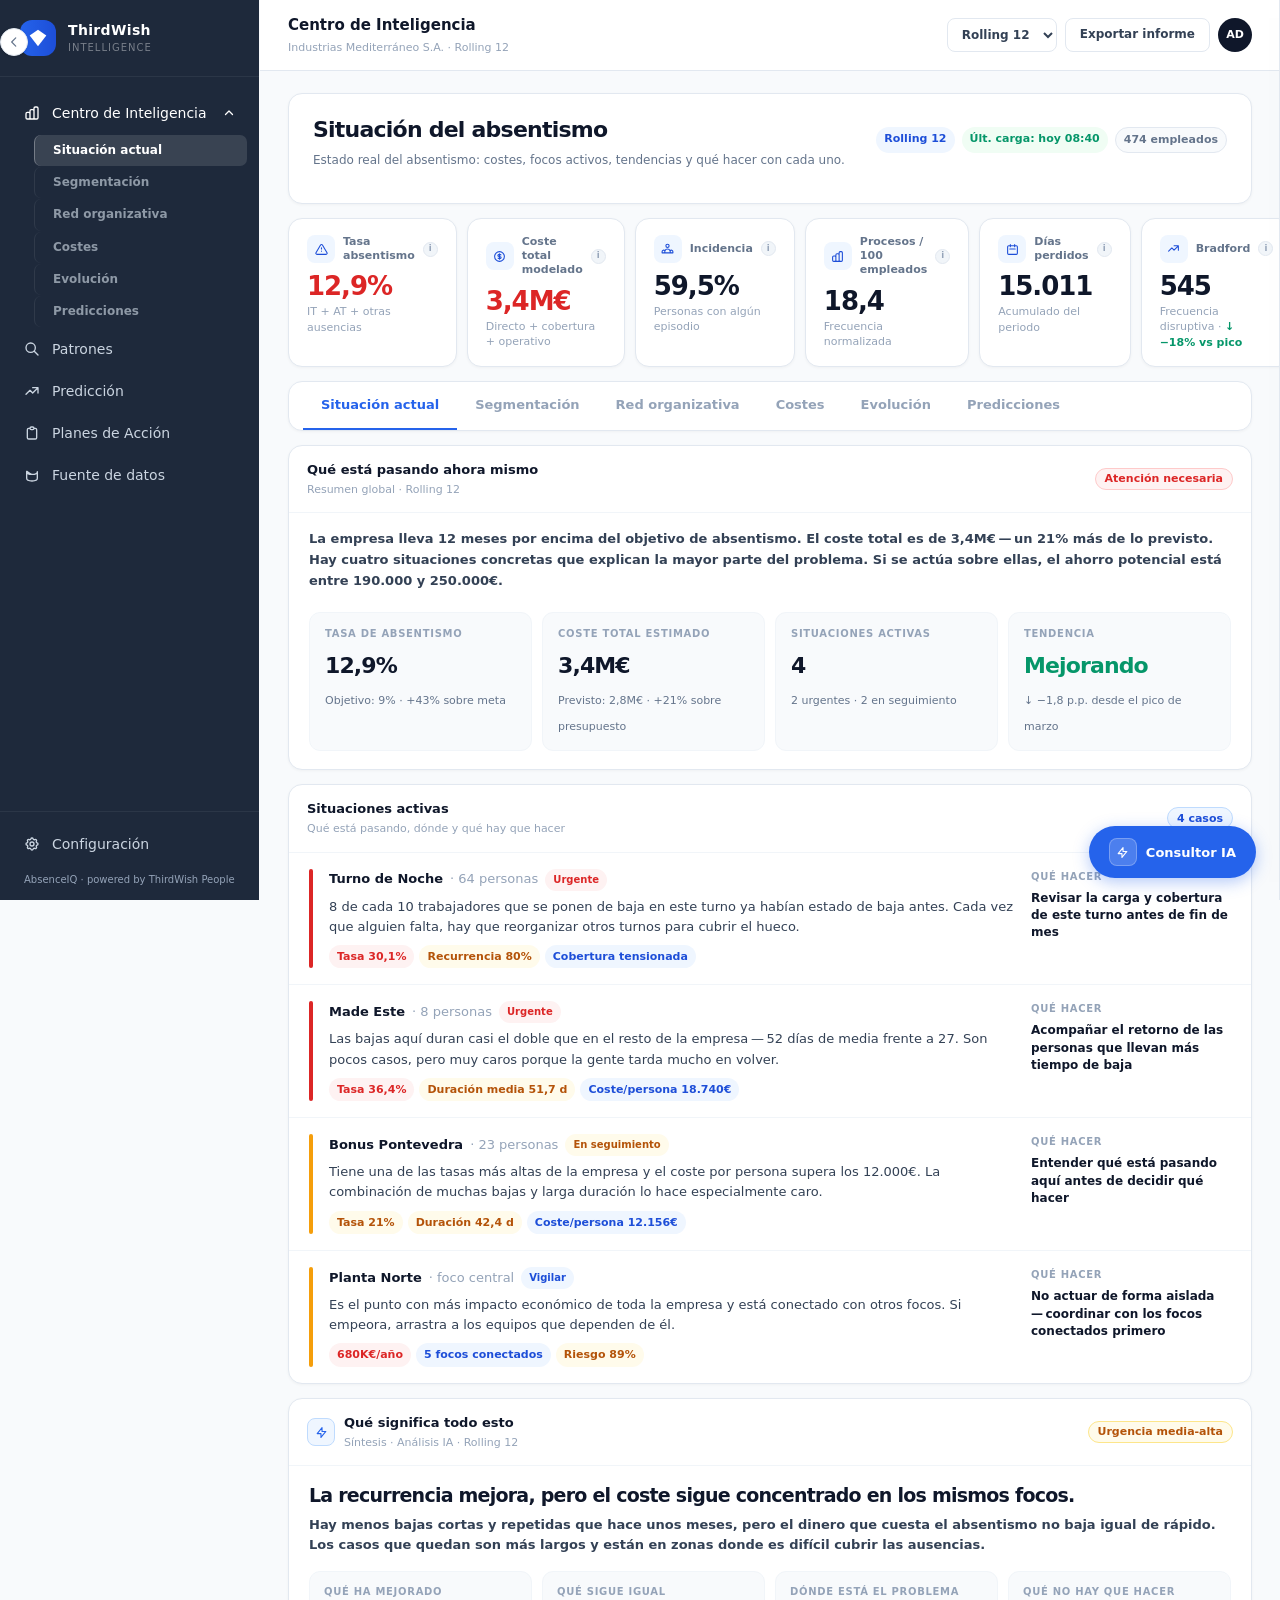
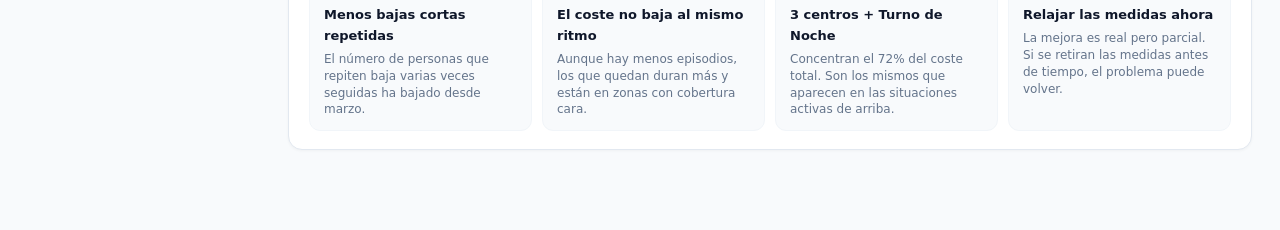
==== pages/centro-inteligencia.html @ 5c8bba31 "feat(costes): i-tooltips in KPIs, blue total row, driver table in Integral - Added kpi-info tooltips" ====
<!DOCTYPE html>
<html lang="es">
<head>
  <meta charset="UTF-8"/>
  <meta name="viewport" content="width=device-width, initial-scale=1.0"/>
  <title>Centro de Inteligencia &middot; Absentismo</title>
  <link rel="stylesheet" href="../css/styles.css"/>
  <style>
    *{box-sizing:border-box;}
    .ci-content{padding:22px 28px 80px;display:flex;flex-direction:column;gap:14px;}

    /* HEADER */
    .ci-header{background:#fff;border:1px solid #e2e8f0;border-radius:14px;box-shadow:0 1px 3px rgba(0,0,0,.04);padding:18px 24px;}
    .ci-header-top{display:flex;align-items:center;justify-content:space-between;gap:20px;padding-bottom:16px;}
    .ci-title{font-size:22px;font-weight:800;color:#0f172a;margin:0 0 4px;letter-spacing:-.035em;}


    /* KPI GRID */
    .ci-kpi-grid{display:grid;grid-template-columns:repeat(6,1fr);gap:10px;}
    .nkpi{background:#fff;border:1px solid #e2e8f0;border-radius:14px;padding:16px 18px;box-shadow:0 1px 3px rgba(0,0,0,.04);}
    .nkpi-h{display:flex;align-items:center;gap:8px;margin-bottom:10px;}
    .nkpi-ico{width:28px;height:28px;border-radius:8px;background:#eff6ff;color:#1d4ed8;display:flex;align-items:center;justify-content:center;flex-shrink:0;}
    .nkpi-lbl{font-size:11px;font-weight:700;color:#64748b;line-height:1.3;flex:1;}
    .nkpi-val{font-size:26px;font-weight:800;letter-spacing:-.04em;line-height:1;margin-bottom:5px;color:#0f172a;}
    .nkpi-val.hot{color:#dc2626;}
    .nkpi-val.good{color:#059669;}
    .nkpi-desc{font-size:11px;color:#94a3b8;line-height:1.4;}
    .kpi-info{position:relative;display:inline-flex;width:15px;height:15px;border-radius:999px;background:#f1f5f9;border:1px solid #e2e8f0;color:#94a3b8;font-size:8.5px;font-weight:800;align-items:center;justify-content:center;cursor:default;flex-shrink:0;font-style:normal;}
    .kpi-info::after{content:attr(data-tip);position:absolute;top:calc(100% + 7px);left:0;transform:none;background:#0f172a;color:#fff;font-size:11px;font-weight:500;padding:7px 11px;border-radius:9px;white-space:normal;z-index:100;pointer-events:none;line-height:1.45;width:200px;text-align:left;display:none;}
    .kpi-info::before{content:"";position:absolute;top:calc(100% + 2px);left:6px;border:5px solid transparent;border-bottom-color:#0f172a;z-index:100;display:none;}
    .kpi-info:hover::after,.kpi-info:hover::before{display:block;}

    /* TAB BAR */
    .tab-bar{background:#fff;border:1px solid #e2e8f0;border-radius:14px;box-shadow:0 1px 3px rgba(0,0,0,.04);display:flex;padding:0 14px;overflow-x:auto;position:sticky;top:61px;z-index:20;}
    .tab-btn{height:48px;padding:0 18px;border:none;background:none;font-size:13px;font-weight:600;color:#94a3b8;cursor:pointer;border-bottom:2px solid transparent;white-space:nowrap;transition:color .15s,border-color .15s;display:inline-flex;align-items:center;gap:7px;}
    .tab-btn.active{color:#2563eb;border-bottom-color:#2563eb;}
    .tab-btn:hover:not(.active){color:#334155;}
    .tab-panel{display:none;flex-direction:column;gap:14px;}
    .tab-panel.active{display:flex;}

    /* CARDS */
    .i-card{background:#fff;border:1px solid #e2e8f0;border-radius:14px;box-shadow:0 1px 3px rgba(0,0,0,.04);overflow:hidden;}
    .i-card-head{padding:14px 18px;border-bottom:1px solid #f1f5f9;display:flex;align-items:center;justify-content:space-between;gap:12px;}
    .i-card-head h3{font-size:13px;font-weight:700;color:#0f172a;margin:0;}
    .i-card-head p{font-size:11px;color:#94a3b8;font-weight:500;margin:0;}
    .i-card-body{padding:18px;}
    .i-tag{display:inline-flex;height:22px;align-items:center;padding:0 9px;border-radius:999px;font-size:11px;font-weight:700;white-space:nowrap;background:#eff6ff;color:#1d4ed8;border:1px solid #bfdbfe;}
    .i-tag.green{background:#f0fdf4;color:#059669;border-color:#bbf7d0;}
    .i-tag.red{background:#fef2f2;color:#dc2626;border-color:#fecaca;}
    .i-tag.amber{background:#fffbeb;color:#b45309;border-color:#fde68a;}

    /* SITUACIÓN ACTUAL — estado general */
    .sit-estado-stats{display:grid;grid-template-columns:repeat(4,1fr);gap:10px;padding:14px 20px 18px;}
    .sit-estado-stat{background:#f8fafc;border:1px solid #f1f5f9;border-radius:11px;padding:13px 15px;}
    .sit-estado-stat small{display:block;font-size:10px;font-weight:700;color:#94a3b8;text-transform:uppercase;letter-spacing:.07em;margin-bottom:6px;}
    .sit-estado-stat b{display:block;font-size:22px;font-weight:800;letter-spacing:-.04em;color:#0f172a;margin-bottom:3px;}
    .sit-estado-stat span{font-size:11px;color:#64748b;font-weight:500;}
    .vs-bad{color:#dc2626;font-weight:700;}
    .vs-good{color:#059669;font-weight:700;}
    /* SITUACIONES ACTIVAS */
    .sit-case-list{display:flex;flex-direction:column;}
    .sit-case{display:grid;grid-template-columns:4px 1fr 200px;gap:16px;padding:16px 20px;border-bottom:1px solid #f1f5f9;align-items:flex-start;}
    .sit-case:last-child{border-bottom:none;}
    .sit-case-bar{border-radius:999px;align-self:stretch;min-height:44px;}
    .sit-case-bar.red{background:#dc2626;}
    .sit-case-bar.amber{background:#f59e0b;}
    .sit-case-bar.blue{background:#2563eb;}
    .sit-case-who{font-size:13px;font-weight:700;color:#0f172a;margin-bottom:6px;display:flex;align-items:center;gap:7px;flex-wrap:wrap;}
    .sit-case-what{font-size:13px;font-weight:500;color:#334155;line-height:1.55;margin-bottom:8px;}
    .sit-case-data{display:flex;gap:5px;flex-wrap:wrap;}
    .sit-case-action-lbl{font-size:10px;font-weight:700;color:#94a3b8;text-transform:uppercase;letter-spacing:.07em;margin-bottom:5px;}
    .sit-case-action-txt{font-size:12px;font-weight:700;color:#0f172a;line-height:1.45;}

    .lectura-body{padding:18px 20px;}
    .lectura-kicker{display:inline-flex;height:24px;align-items:center;border-radius:999px;padding:0 10px;background:#eff6ff;color:#1d4ed8;border:1px solid #bfdbfe;font-size:11px;font-weight:800;margin-bottom:12px;}
    .lectura-headline{font-size:19px;font-weight:800;letter-spacing:-.04em;line-height:1.25;color:#0f172a;margin:0 0 7px;}
    .lectura-subline{font-size:13px;font-weight:600;color:#334155;line-height:1.55;margin:0 0 16px;}
    .evidence-row{display:grid;grid-template-columns:repeat(4,1fr);gap:10px;}
    .evidence-cell{background:#f8fafc;border:1px solid #f1f5f9;border-radius:11px;padding:12px 14px;}
    .evidence-cell small{display:block;font-size:10px;font-weight:800;color:#94a3b8;text-transform:uppercase;letter-spacing:.07em;margin-bottom:5px;}
    .evidence-cell b{display:block;font-size:13px;font-weight:700;color:#0f172a;margin-bottom:4px;}
    .evidence-cell p{font-size:12px;color:#64748b;font-weight:500;line-height:1.4;margin:0;}

    .period-static-banner{background:#fffbeb;border:1px solid #fde68a;border-radius:10px;padding:10px 16px;display:flex;gap:9px;align-items:flex-start;font-size:12px;font-weight:600;color:#b45309;line-height:1.5;}

    /* SEGMENTACIÓN */
    .seg-chips{display:flex;gap:6px;flex-wrap:wrap;}
    .seg-chip{height:32px;border:1px solid #e2e8f0;background:#f8fafc;border-radius:999px;color:#334155;padding:0 12px;font-size:11px;font-weight:700;cursor:pointer;white-space:nowrap;}
    .seg-chip.active{background:#2563eb;color:#fff;border-color:#2563eb;}
    .seg-summary{display:grid;grid-template-columns:repeat(4,1fr);gap:10px;}
    .seg-box{background:#f8fafc;border:1px solid #f1f5f9;border-radius:11px;padding:13px 15px;}
    .seg-box small{display:block;font-size:10px;font-weight:700;color:#94a3b8;text-transform:uppercase;letter-spacing:.07em;margin-bottom:6px;}
    .seg-box b{display:block;font-size:17px;font-weight:800;letter-spacing:-.03em;color:#0f172a;margin-bottom:3px;line-height:1.2;}
    .seg-box span{font-size:11px;color:#64748b;font-weight:500;}
    th{cursor:pointer;user-select:none;}
    th:hover{background:#f1f5f9;}
    .sort-arrow{display:inline-block;margin-left:3px;opacity:.35;font-size:9px;}
    .sort-arrow.asc{opacity:1;color:#2563eb;}
    .sort-arrow.desc{opacity:1;color:#2563eb;}
    .th-info{display:inline-flex;margin-left:4px;vertical-align:middle;}
    .table-wrap{overflow-x:auto;background:#fff;border:1px solid #e2e8f0;border-radius:12px;}
    table{width:100%;border-collapse:separate;border-spacing:0;background:#fff;min-width:900px;}
    th{background:#f8fafc;color:#64748b;text-align:left;font-size:10px;text-transform:uppercase;letter-spacing:.06em;padding:10px 12px;border-bottom:1px solid #e2e8f0;font-weight:700;}
    td{font-size:12px;color:#526b89;padding:10px 12px;border-bottom:1px solid #f1f5f9;vertical-align:middle;}
    tr:last-child td{border-bottom:0;}
    td b{color:#0f172a;font-weight:700;}
    tbody tr{cursor:pointer;}
    tbody tr:hover td{background:#f8fafc;}
    .tbl-pill{display:inline-flex;border-radius:999px;padding:3px 8px;font-size:11px;font-weight:700;}
    .tbl-pill.red{background:#fef2f2;color:#dc2626;}
    .tbl-pill.amber{background:#fffbeb;color:#b45309;}
    .tbl-pill.blue{background:#eff6ff;color:#1d4ed8;}
    .tbl-pill.green{background:#f0fdf4;color:#059669;}
    .tbl-pill.purple{background:#f5f3ff;color:#7c3aed;}
    .deep-grid{display:grid;grid-template-columns:1fr 1fr;gap:10px;}
    .deep-card{background:#fff;border:1px solid #e2e8f0;border-radius:12px;padding:14px;}
    .deep-card h3{font-size:13px;font-weight:700;color:#0f172a;margin:0 0 6px;}
    .deep-card p{font-size:12px;color:#334155;font-weight:500;line-height:1.5;margin:0;}

    /* RED ORGANIZATIVA */
    .net-canvas{display:flex;flex-direction:column;gap:14px;}
    .net-map{position:relative;height:440px;background:#0f172a;border-radius:14px;overflow:hidden;border:1px solid #1e293b;}
    .net-map-svg{position:absolute;inset:0;width:100%;height:100%;pointer-events:none;}
    .net-node{position:absolute;display:flex;flex-direction:column;align-items:center;cursor:pointer;transform:translate(-50%,-50%);}
    .net-node-circle{border-radius:999px;display:flex;align-items:center;justify-content:center;transition:.18s ease;}
    .net-node:hover .net-node-circle{box-shadow:0 0 0 6px rgba(255,255,255,.1);}
    .net-node.active .net-node-circle{outline:2px solid #fff;outline-offset:3px;}
    .net-node-label{margin-top:8px;text-align:center;}
    .net-node-label small{display:block;font-size:9px;font-weight:700;text-transform:uppercase;letter-spacing:.08em;color:rgba(255,255,255,.55);margin-bottom:2px;}
    .net-node-label b{display:block;font-size:11px;font-weight:700;color:#fff;line-height:1.25;}
    .net-node-label span{display:block;font-size:10px;color:rgba(255,255,255,.72);margin-top:2px;font-weight:600;}
    .net-node-hub .net-node-circle{width:64px;height:64px;background:#dc2626;border:2px solid rgba(255,255,255,.2);}
    .net-node-prop .net-node-circle{width:48px;height:48px;background:#f59e0b;border:2px solid rgba(255,255,255,.14);}
    .net-node-bridge .net-node-circle{width:42px;height:42px;background:#8b5cf6;border:2px solid rgba(255,255,255,.14);}
    .net-node-cluster .net-node-circle{width:38px;height:38px;background:#2563eb;border:2px solid rgba(255,255,255,.14);}
    @keyframes netpulse{0%{transform:scale(1);opacity:.45;}100%{transform:scale(2.4);opacity:0;}}
    .net-pulse{position:absolute;border-radius:999px;background:#dc2626;animation:netpulse 2.4s ease-out infinite;pointer-events:none;}
    .net-map-legend{position:absolute;bottom:14px;left:14px;background:rgba(15,23,42,.72);backdrop-filter:blur(6px);border:1px solid rgba(255,255,255,.08);border-radius:10px;padding:10px 12px;pointer-events:none;}
    .net-map-legend-row{display:flex;align-items:center;gap:7px;margin-bottom:5px;}
    .net-map-legend-row:last-child{margin-bottom:0;}
    .net-map-legend-dot{width:8px;height:8px;border-radius:999px;flex-shrink:0;}
    .net-map-legend-label{font-size:10px;color:rgba(255,255,255,.7);font-weight:600;}
    .net-panel-below{background:#fff;border:1px solid #e2e8f0;border-radius:14px;overflow:hidden;box-shadow:0 1px 3px rgba(0,0,0,.04);}
    .net-panel-placeholder{padding:22px 24px;display:flex;align-items:center;gap:14px;}
    .net-panel-placeholder svg{flex-shrink:0;opacity:.3;}
    .net-panel-placeholder p{font-size:13px;color:#94a3b8;font-weight:500;margin:0;line-height:1.5;}
    .net-panel-content{display:none;padding:18px 20px;}
    .net-panel-content.visible{display:block;}
    .net-panel-below h3{font-size:19px;font-weight:800;letter-spacing:-.04em;margin:6px 0 4px;color:#0f172a;}
    .net-impact-grid{display:grid;grid-template-columns:repeat(4,1fr);gap:8px;margin:12px 0;}
    .net-impact{background:#f8fafc;border:1px solid #f1f5f9;border-radius:10px;padding:10px 13px;}
    .net-impact small{display:block;font-size:10px;font-weight:700;color:#94a3b8;text-transform:uppercase;letter-spacing:.07em;margin-bottom:5px;}
    .net-impact b{font-size:17px;font-weight:800;color:#0f172a;letter-spacing:-.03em;}
    .net-explain-grid{display:grid;grid-template-columns:repeat(3,1fr);gap:10px;margin-top:4px;}
    .net-explain-block{border:1px solid #f1f5f9;background:#f8fafc;border-radius:11px;padding:11px;margin-bottom:0;}
    .net-explain-block--action{border-color:#bfdbfe;background:#eff6ff;border-left:3px solid #2563eb;}
    .net-explain-block b{display:block;font-size:11px;font-weight:700;color:#0f172a;margin-bottom:4px;}
    .net-explain-block--action b{color:#1d4ed8;}
    .net-explain-block span{display:block;font-size:11px;color:#64748b;font-weight:500;line-height:1.4;}
    .net-explain-block--action span{color:#1e40af;}

    /* COSTES */
    .cost-grid{display:grid;grid-template-columns:repeat(4,1fr);gap:10px;}
    .cost-card{background:#fff;border:1px solid #e2e8f0;border-radius:12px;padding:14px;}
    .cost-card small{display:block;font-size:10px;font-weight:700;color:#94a3b8;text-transform:uppercase;letter-spacing:.07em;margin-bottom:8px;}
    .cost-card b{display:block;font-size:22px;font-weight:800;letter-spacing:-.04em;color:#0f172a;margin-bottom:6px;}
    .cost-card p{font-size:12px;color:#64748b;font-weight:500;line-height:1.4;margin:0 0 8px;}
    .cost-source{font-size:11px;color:#94a3b8;font-weight:600;margin-top:4px;}
    .cost-reduce{display:inline-flex;border-radius:999px;padding:4px 8px;background:#f8fafc;border:1px solid #e2e8f0;font-size:10px;font-weight:700;color:#334155;margin-top:6px;}
    .compare-cards{display:grid;grid-template-columns:repeat(3,1fr);gap:10px;}
    .compare-card{background:#fff;border:1px solid #e2e8f0;border-radius:12px;padding:13px;}
    .compare-card small{display:block;font-size:10px;font-weight:700;color:#94a3b8;text-transform:uppercase;letter-spacing:.07em;margin-bottom:7px;}
    .compare-card b{display:block;font-size:22px;font-weight:800;letter-spacing:-.04em;color:#0f172a;margin-bottom:4px;}
    .compare-card p{font-size:12px;color:#64748b;font-weight:500;line-height:1.4;margin:0;}
    .reading-box{background:#f0fdf4;border:1px solid #bbf7d0;border-radius:12px;padding:14px;margin-bottom:2px;}
    .reading-box h3{font-size:15px;font-weight:700;color:#047857;margin:0 0 6px;}
    .reading-box p{font-size:13px;font-weight:600;color:#065f46;line-height:1.5;margin:0;}
    /* COSTES — sub-tab layout */
    .cost-sub{display:none;}
    .cost-sub.active{display:block;}
    .cost-integral-grid{display:grid;grid-template-columns:1fr 1.15fr;gap:16px;}
    .cost-desglose{display:flex;flex-direction:column;gap:7px;margin-top:10px;}
    .cost-desglose-row{display:flex;align-items:center;gap:8px;padding:8px 10px;background:#f8fafc;border-radius:8px;border:1px solid #f1f5f9;}
    .cost-dot{width:9px;height:9px;border-radius:50%;flex-shrink:0;}
    .cost-desglose-label{flex:1;font-size:12px;font-weight:600;color:#334155;}
    .cost-desglose-val{font-size:12px;font-weight:700;color:#0f172a;letter-spacing:-.01em;white-space:nowrap;}
    .cost-desglose-total{display:flex;align-items:center;justify-content:space-between;padding:9px 12px;background:#eff6ff;border:1px solid #bfdbfe;border-left:3px solid #2563eb;border-radius:8px;margin-top:6px;}
    .cost-desglose-total>span:first-child{font-size:10px;font-weight:700;color:#3b82f6;text-transform:uppercase;letter-spacing:.07em;}
    .cost-total-val{font-size:15px;font-weight:800;color:#1d4ed8;letter-spacing:-.03em;}
    .cost-pbar{display:flex;height:10px;border-radius:999px;overflow:hidden;margin-bottom:8px;}
    .cost-pbar-seg{height:100%;}
    .cost-pbar-labels{display:flex;gap:14px;flex-wrap:wrap;}
    .cost-pbar-leg{display:flex;align-items:center;gap:5px;}
    .cost-pbar-leg-dot{width:8px;height:8px;border-radius:50%;flex-shrink:0;}
    .cost-pbar-leg span{font-size:10px;color:#64748b;font-weight:500;}
    .cost-head-stats{display:flex;align-items:center;gap:0;flex-shrink:0;}
    .cost-head-stat{padding:0 16px;text-align:right;}
    .cost-head-stat:first-child{padding-left:0;}
    .cost-head-stat b{display:block;font-size:15px;font-weight:800;letter-spacing:-.025em;color:#0f172a;line-height:1.2;}
    .cost-head-stat span{display:block;font-size:10px;font-weight:600;color:#94a3b8;text-transform:uppercase;letter-spacing:.05em;margin-top:2px;white-space:nowrap;}
    .cost-head-stat-sep{width:1px;height:28px;background:#f1f5f9;}
    .cost-mini-bar{height:3px;border-radius:2px;margin-top:4px;background:#bfdbfe;}

    /* EVOLUCIÓN */
    .evo-mini{display:grid;grid-template-columns:repeat(4,1fr);gap:10px;}
    .evo-box{background:#fff;border:1px solid #e2e8f0;border-radius:12px;padding:13px;}
    .evo-box small{display:block;font-size:10px;font-weight:700;color:#94a3b8;text-transform:uppercase;letter-spacing:.07em;margin-bottom:7px;}
    .evo-box b{display:block;font-size:22px;font-weight:800;letter-spacing:-.04em;color:#0f172a;margin-bottom:3px;}
    .evo-box span{font-size:11px;color:#64748b;font-weight:500;}
    .evo-layout{display:grid;grid-template-columns:1fr 280px;gap:14px;}
    .chart-card{background:#fff;border:1px solid #e2e8f0;border-radius:12px;overflow:hidden;}
    .chart-title{display:flex;justify-content:space-between;gap:12px;padding:14px 16px;border-bottom:1px solid #f1f5f9;}
    .chart-title b{font-size:13px;font-weight:700;color:#0f172a;}
    .chart-title span{font-size:11px;color:#94a3b8;font-weight:500;}
    .chart-wrap{height:240px;position:relative;padding:12px;}
    .chart-legend{display:flex;gap:14px;padding:10px 16px 14px;flex-wrap:wrap;}
    .chart-legend span{font-size:11px;color:#526b89;font-weight:700;}
    .chart-dot{display:inline-block;width:8px;height:8px;border-radius:999px;margin-right:4px;}
    .evo-side{display:flex;flex-direction:column;gap:9px;}
    .month-signal{border:1px solid #f1f5f9;border-radius:12px;padding:11px;background:#f8fafc;}
    .month-signal b{display:block;font-size:13px;font-weight:700;color:#0f172a;margin-bottom:3px;}
    .month-signal span{display:block;font-size:11px;color:#64748b;font-weight:500;line-height:1.4;}
    .signal-red{border-color:#fecaca;background:#fff7f7;}
    .signal-amber{border-color:#fde68a;background:#fffbeb;}
    .signal-blue{border-color:#bfdbfe;background:#eff6ff;}
    .signal-green{border-color:#bbf7d0;background:#f0fdf4;}
    .evo-consult{background:#fff;border:1px solid #e2e8f0;border-radius:12px;padding:16px;}
    .evo-consult h3{font-size:17px;font-weight:800;letter-spacing:-.04em;color:#0f172a;margin:8px 0 8px;}
    .evo-consult p{font-size:13px;font-weight:600;color:#334155;line-height:1.5;margin:0 0 14px;}
    .flow-grid{display:grid;grid-template-columns:1fr 1fr;gap:8px;}
    .flow-item{background:#f8fafc;border:1px solid #f1f5f9;border-radius:11px;padding:11px;}
    .flow-item.decision{background:#f0fdf4;border-color:#bbf7d0;}
    .flow-item small{display:block;font-size:10px;font-weight:700;color:#94a3b8;text-transform:uppercase;letter-spacing:.07em;margin-bottom:5px;}
    .flow-item.decision small{color:#059669;}
    .flow-item b{display:block;font-size:12px;font-weight:700;color:#0f172a;margin-bottom:3px;}
    .flow-item span{display:block;font-size:11px;color:#64748b;font-weight:500;line-height:1.4;}

    /* PREDICCIONES */
    .forecast-grid{display:grid;grid-template-columns:repeat(3,1fr);gap:10px;}
    .forecast-card{background:#fff;border:1px solid #e2e8f0;border-radius:12px;padding:14px;}
    .forecast-card small{display:block;font-size:10px;font-weight:700;color:#94a3b8;text-transform:uppercase;letter-spacing:.07em;margin-bottom:8px;}
    .forecast-card b{display:block;font-size:15px;font-weight:700;color:#0f172a;margin-bottom:6px;}
    .forecast-card p{font-size:12px;color:#64748b;font-weight:500;line-height:1.4;margin:0 0 10px;}

    /* DRAWER */
    .ci-drawer{position:fixed;right:0;top:0;height:100vh;width:0;max-width:560px;background:#fff;z-index:90;border-left:1px solid #e2e8f0;box-shadow:-4px 0 24px rgba(15,23,42,.12);overflow:hidden;transition:.28s ease;display:flex;flex-direction:column;}
    .ci-drawer.open{width:560px;}
    .drawer-inner{width:560px;height:100%;display:flex;flex-direction:column;}
    .drawer-top{padding:16px 20px 14px;border-bottom:1px solid #e2e8f0;flex-shrink:0;background:#fff;}
    .drawer-top-row{display:flex;align-items:flex-start;justify-content:space-between;gap:12px;}
    .drawer-close{width:32px;height:32px;border:1px solid #e2e8f0;border-radius:9px;background:#f8fafc;color:#64748b;cursor:pointer;font-size:18px;display:flex;align-items:center;justify-content:center;flex-shrink:0;}
    .drawer-close:hover{background:#f1f5f9;}
    .drawer-kpis{display:grid;grid-template-columns:repeat(3,1fr);gap:8px;margin-top:14px;}
    .drawer-kpi{background:#f8fafc;border:1px solid #f1f5f9;border-radius:11px;padding:12px 14px;}
    .drawer-kpi small{display:block;font-size:10px;font-weight:700;color:#94a3b8;text-transform:uppercase;letter-spacing:.06em;margin-bottom:4px;}
    .drawer-kpi b{display:block;font-size:22px;font-weight:800;letter-spacing:-.04em;color:#0f172a;}
    .drawer-body{padding:14px 16px;overflow-y:auto;background:#f8fafc;display:flex;flex-direction:column;gap:10px;flex:1;}
    .drawer-section{background:#fff;border:1px solid #e2e8f0;border-radius:12px;padding:13px 14px;}
    .drawer-section-title{font-size:10px;font-weight:700;color:#94a3b8;text-transform:uppercase;letter-spacing:.07em;margin-bottom:10px;}
    .drawer-metrics-grid{display:grid;grid-template-columns:1fr 1fr;gap:0 16px;}
    .drawer-metric-cell{display:flex;justify-content:space-between;align-items:center;padding:7px 0;border-bottom:1px solid #f1f5f9;}
    .drawer-metric-cell:nth-last-child(-n+2){border-bottom:none;}
    .drawer-metric-cell span{font-size:12px;color:#64748b;font-weight:500;}
    .drawer-metric-cell b{font-size:13px;font-weight:700;color:#0f172a;}
    .drawer-hbar-row{display:flex;align-items:center;gap:10px;margin-bottom:7px;}
    .drawer-hbar-row:last-child{margin-bottom:0;}
    .drawer-hbar-label{font-size:11px;color:#64748b;font-weight:500;width:120px;flex-shrink:0;overflow:hidden;text-overflow:ellipsis;white-space:nowrap;}
    .drawer-hbar-track{flex:1;height:7px;background:#f1f5f9;border-radius:999px;overflow:hidden;}
    .drawer-hbar-fill{height:100%;border-radius:999px;background:#2563eb;}
    .drawer-hbar-pct{font-size:11px;font-weight:700;color:#0f172a;width:32px;text-align:right;flex-shrink:0;}
    .drawer-mini-chart{height:160px;background:#fff;border-radius:8px;border:1px solid #f1f5f9;}
    .drawer-mini-chart svg{width:100%;height:100%;display:block;}
    .seg-info-box{background:#eff6ff;border:1px solid #bfdbfe;border-radius:10px;padding:10px 14px;flex:1;min-width:200px;}
    .seg-info-box-label{font-size:10px;font-weight:800;color:#1d4ed8;text-transform:uppercase;letter-spacing:.06em;margin:0 0 4px;}
    .seg-info-box-text{font-size:11px;color:#1e40af;font-weight:500;line-height:1.55;margin:0;}
    .seg-info-row{padding:0 20px 14px;display:flex;gap:10px;flex-wrap:wrap;border-bottom:1px solid #f1f5f9;transition:all .2s;}
    .seg-info-row.collapsed{padding-bottom:0;border-bottom:none;}
    .seg-info-row.collapsed .seg-info-box{display:none;}
    .seg-info-toggle{display:flex;align-items:center;gap:5px;font-size:11px;font-weight:600;color:#64748b;cursor:pointer;padding:0 20px 10px;border-bottom:1px solid #f1f5f9;user-select:none;}
    .seg-info-toggle:hover{color:#2563eb;}
    .seg-info-toggle svg{transition:transform .2s;}
    .seg-info-toggle.open svg{transform:rotate(180deg);}
    tr.row-critical{border-left:3px solid #dc2626;}
    tr.row-warning{border-left:3px solid #f59e0b;}
    tr.row-active{background:#eff6ff !important;}
    tr.row-active td:first-child{font-weight:700;}
    .drawer-chips{display:flex;gap:5px;flex-wrap:wrap;}
    .drawer-risk{background:#fffbeb;border:1px solid #fde68a;border-radius:10px;padding:12px 14px;}
    .drawer-risk-title{font-size:11px;font-weight:700;color:#b45309;margin:0 0 5px;}
    .drawer-risk-text{font-size:12px;color:#92400e;font-weight:500;line-height:1.5;margin:0;}



    /* ORQUESTADOR DOCK */
    .orch-dock{position:fixed;right:24px;bottom:22px;width:380px;z-index:60;}
    .orch-dock.minimized .orch-dock-body,.orch-dock.minimized .orch-quick,.orch-dock.minimized .orch-input-row{display:none;}
    .orch-dock.minimized .orch-dock-wrap{display:none;}
    .orch-dock.minimized{width:fit-content;}
    .orch-dock.minimized .orch-dock-head{background:#2563eb;border-radius:999px;padding:12px 20px;border:none;box-shadow:0 4px 16px rgba(37,99,235,.35);cursor:pointer;}
    .orch-dock.minimized .orch-dock-ico{background:rgba(255,255,255,.18);border-color:rgba(255,255,255,.25);}
    .orch-dock.minimized .orch-dock-ico svg{stroke:#fff;}
    .orch-dock.minimized .orch-dock-hname strong{color:#fff;}
    .orch-dock.minimized .orch-dock-hname span{display:none;}
    .orch-dock.minimized .i-tag{display:none;}
    .orch-dock.minimized .orch-min-btn{display:none;}
    .orch-dock-head{background:#fff;border:1px solid #e2e8f0;border-bottom:1px solid #f1f5f9;border-radius:14px 14px 0 0;padding:11px 14px;display:flex;align-items:center;justify-content:space-between;box-shadow:0 -4px 20px rgba(15,23,42,.06);}
    .orch-dock-wrap{background:#fff;border:1px solid #e2e8f0;border-top:0;border-radius:0 0 14px 14px;box-shadow:0 14px 40px rgba(15,23,42,.13);overflow:hidden;}
    .orch-dock-hname{display:flex;align-items:center;gap:9px;}
    .orch-dock-ico{width:28px;height:28px;border-radius:8px;background:#eff6ff;border:1px solid #bfdbfe;display:flex;align-items:center;justify-content:center;flex-shrink:0;}
    .orch-dock-hname strong{font-size:13px;font-weight:700;color:#0f172a;}
    .orch-dock-hname span{font-size:11px;color:#94a3b8;font-weight:500;}
    .orch-min-btn{height:26px;width:26px;border:1px solid #e2e8f0;background:#f8fafc;border-radius:7px;color:#64748b;cursor:pointer;display:flex;align-items:center;justify-content:center;transition:.15s;}
    .orch-min-btn:hover{background:#f1f5f9;}
    .orch-dock-body{padding:12px;background:#f8fafc;display:flex;flex-direction:column;gap:8px;}
    .orch-bubble{border-radius:11px;padding:10px 12px;font-size:12px;line-height:1.45;font-weight:500;}
    .orch-bubble.ai{background:#fff;border:1px solid #e2e8f0;color:#334155;}
    .orch-ai-lbl{display:block;font-size:9px;font-weight:800;color:#94a3b8;text-transform:uppercase;letter-spacing:.06em;margin-bottom:4px;}
    .orch-quick{padding:8px 12px 10px;background:#fff;border-top:1px solid #f1f5f9;display:flex;flex-wrap:wrap;gap:6px;}
    .orch-quick button{height:27px;border:1px solid #e2e8f0;background:#f8fafc;border-radius:999px;font-size:11px;font-weight:600;color:#334155;cursor:pointer;padding:0 11px;white-space:nowrap;}
    .orch-quick button:hover{background:#f1f5f9;}
    .orch-input-row{display:flex;gap:8px;padding:10px 12px;background:#fff;border-top:1px solid #f1f5f9;}
    .orch-input{flex:1;height:34px;border:1px solid #e2e8f0;border-radius:8px;padding:0 12px;font-size:12px;color:#334155;font-family:inherit;outline:none;}
    .orch-input:focus{border-color:#bfdbfe;}
    .orch-send{width:34px;height:34px;border:none;border-radius:8px;background:#0f172a;color:#fff;cursor:pointer;display:flex;align-items:center;justify-content:center;flex-shrink:0;}
  </style>
</head>
<body data-page="centro-inteligencia" class="bg-surface-50 text-surface-900 antialiased">
  <div id="sidebar-mount"></div>
  <div style="margin-left:260px;min-height:100vh;background:#f8fafc;max-width:calc(100vw - 260px);overflow-x:hidden;">

    <!-- TOP BAR -->
    <div style="background:#fff;border-bottom:1px solid #e2e8f0;padding:13px 28px;display:flex;align-items:center;justify-content:space-between;position:sticky;top:0;z-index:30;">
      <div>
        <h1 style="font-size:15px;font-weight:700;color:#0f172a;margin:0;">Centro de Inteligencia</h1>
        <p style="font-size:11px;color:#94a3b8;margin:2px 0 0;">Industrias Mediterr&#225;neo S.A. &middot; <span id="period-label">Rolling 12</span></p>
      </div>
      <div style="display:flex;align-items:center;gap:8px;">
        <select id="global-period" onchange="changePeriod(this.value)" style="height:34px;border:1px solid #e2e8f0;background:#fff;border-radius:8px;color:#334155;font-size:12px;font-weight:600;padding:0 10px;outline:none;cursor:pointer;">
          <option value="3m">Mes</option>
          <option value="6m">Trimestre</option>
          <option value="12m" selected>Rolling 12</option>
          <option value="all">Hist&#243;rico</option>
        </select>
        <button style="height:34px;padding:0 14px;background:#fff;border:1px solid #e2e8f0;border-radius:8px;color:#334155;font-size:12px;font-weight:600;cursor:pointer;">Exportar informe</button>
        <div style="width:34px;height:34px;border-radius:50%;background:#0f172a;display:flex;align-items:center;justify-content:center;font-size:11px;font-weight:700;color:#fff;">AD</div>
      </div>
    </div>

    <section class="ci-content">

      <!-- HEADER CARD — siempre visible -->
      <div class="ci-header">
        <div class="ci-header-top">
          <div>
            <div class="ci-title">Situaci&#243;n del absentismo</div>
            <p style="font-size:12px;color:#64748b;font-weight:500;margin:3px 0 0;line-height:1.5;">Estado real del absentismo: costes, focos activos, tendencias y qu&#233; hacer con cada uno.</p>
          </div>
          <div style="display:flex;gap:7px;flex-shrink:0;">
            <span class="tbl-pill blue" id="kpi-period-label">Rolling 12</span>
            <span class="tbl-pill green">&#218;lt. carga: hoy 08:40</span>
            <span class="tbl-pill" style="background:#f8fafc;color:#64748b;border:1px solid #e2e8f0;">474 empleados</span>
          </div>
        </div>
      </div>

      <!-- KPI GRID -->
      <div class="ci-kpi-grid">
        <div class="nkpi">
          <div class="nkpi-h">
            <div class="nkpi-ico"><svg width="13" height="13" fill="none" stroke="currentColor" viewBox="0 0 24 24" stroke-width="2"><path stroke-linecap="round" stroke-linejoin="round" d="M12 9v2m0 4h.01M10.29 3.86L1.82 18a2 2 0 001.71 3h16.94a2 2 0 001.71-3L13.71 3.86a2 2 0 00-3.42 0z"/></svg></div>
            <span class="nkpi-lbl">Tasa absentismo</span>
            <i class="kpi-info" data-tip="% de días no trabajados sobre días disponibles. Incluye IT, AT, permisos y otras ausencias.">i</i>
          </div>
          <div class="nkpi-val hot" id="kpi-rate">12,9%</div>
          <div class="nkpi-desc">IT + AT + otras ausencias</div>
        </div>
        <div class="nkpi">
          <div class="nkpi-h">
            <div class="nkpi-ico"><svg width="13" height="13" fill="none" stroke="currentColor" viewBox="0 0 24 24" stroke-width="2"><path stroke-linecap="round" stroke-linejoin="round" d="M12 8c-1.657 0-3 .895-3 2s1.343 2 3 2 3 .895 3 2-1.343 2-3 2m0-8c1.11 0 2.08.402 2.599 1M12 8V7m0 1v8m0 0v1m0-1c-1.11 0-2.08-.402-2.599-1M21 12a9 9 0 11-18 0 9 9 0 0118 0z"/></svg></div>
            <span class="nkpi-lbl">Coste total modelado</span>
            <i class="kpi-info" data-tip="Suma de coste directo, cobertura, operativo y fricción organizativa. Incluye estimaciones modeladas.">i</i>
          </div>
          <div class="nkpi-val hot" id="kpi-cost">3,4M&#8364;</div>
          <div class="nkpi-desc">Directo + cobertura + operativo</div>
        </div>
        <div class="nkpi">
          <div class="nkpi-h">
            <div class="nkpi-ico"><svg width="13" height="13" fill="none" stroke="currentColor" viewBox="0 0 24 24" stroke-width="2"><path stroke-linecap="round" stroke-linejoin="round" d="M17 20h5v-2a3 3 0 00-5.356-1.857M17 20H7m10 0v-2c0-.656-.126-1.283-.356-1.857M7 20H2v-2a3 3 0 015.356-1.857M7 20v-2c0-.656.126-1.283.356-1.857m0 0a5.002 5.002 0 019.288 0M15 7a3 3 0 11-6 0 3 3 0 016 0z"/></svg></div>
            <span class="nkpi-lbl">Incidencia</span>
            <i class="kpi-info" data-tip="Proporción de personas que han tenido al menos un episodio de ausencia durante el periodo.">i</i>
          </div>
          <div class="nkpi-val" id="kpi-incidence">59,5%</div>
          <div class="nkpi-desc">Personas con algún episodio</div>
        </div>
        <div class="nkpi">
          <div class="nkpi-h">
            <div class="nkpi-ico"><svg width="13" height="13" fill="none" stroke="currentColor" viewBox="0 0 24 24" stroke-width="2"><path stroke-linecap="round" stroke-linejoin="round" d="M9 19v-6a2 2 0 00-2-2H5a2 2 0 00-2 2v6a2 2 0 002 2h2a2 2 0 002-2zm0 0V9a2 2 0 012-2h2a2 2 0 012 2v10m-6 0a2 2 0 002 2h2a2 2 0 002-2m0 0V5a2 2 0 012-2h2a2 2 0 012 2v14a2 2 0 01-2 2h-2a2 2 0 01-2-2z"/></svg></div>
            <span class="nkpi-lbl">Procesos / 100 empleados</span>
            <i class="kpi-info" data-tip="Número de episodios de ausencia por cada 100 empleados. Normaliza el volumen por plantilla para comparar focos.">i</i>
          </div>
          <div class="nkpi-val" id="kpi-proc">18,4</div>
          <div class="nkpi-desc">Frecuencia normalizada</div>
        </div>
        <div class="nkpi">
          <div class="nkpi-h">
            <div class="nkpi-ico"><svg width="13" height="13" fill="none" stroke="currentColor" viewBox="0 0 24 24" stroke-width="2"><path stroke-linecap="round" stroke-linejoin="round" d="M8 7V3m8 4V3m-9 8h10M5 21h14a2 2 0 002-2V7a2 2 0 00-2-2H5a2 2 0 00-2 2v12a2 2 0 002 2z"/></svg></div>
            <span class="nkpi-lbl">D&#237;as perdidos</span>
            <i class="kpi-info" data-tip="Total de jornadas no trabajadas por ausencia en el periodo. Driver directo del coste laboral.">i</i>
          </div>
          <div class="nkpi-val" id="kpi-days">15.011</div>
          <div class="nkpi-desc">Acumulado del periodo</div>
        </div>
        <div class="nkpi">
          <div class="nkpi-h">
            <div class="nkpi-ico"><svg width="13" height="13" fill="none" stroke="currentColor" viewBox="0 0 24 24" stroke-width="2"><path stroke-linecap="round" stroke-linejoin="round" d="M13 7h8m0 0v8m0-8l-8 8-4-4-6 6"/></svg></div>
            <span class="nkpi-lbl">Bradford</span>
            <i class="kpi-info" data-tip="Índice de frecuencia disruptiva: pondera más las ausencias cortas y repetidas que las largas. Cuanto mayor, más fricci&#243;n operativa.">i</i>
          </div>
          <div class="nkpi-val" id="kpi-bradford">545</div>
          <div class="nkpi-desc">Frecuencia disruptiva &middot; <span style="color:#059669;font-weight:700;">&#8595; &#8722;18% vs pico</span></div>
        </div>
      </div>

      <!-- BARRA DE PESTAÑAS -->
      <div class="tab-bar">
        <button class="tab-btn active" data-tab="situacion" onclick="switchTab('situacion')">Situaci&#243;n actual</button>
        <button class="tab-btn" data-tab="segmentacion" onclick="switchTab('segmentacion')">Segmentaci&#243;n</button>
        <button class="tab-btn" data-tab="red" onclick="switchTab('red')">Red organizativa</button>
        <button class="tab-btn" data-tab="costes" onclick="switchTab('costes')">Costes</button>
        <button class="tab-btn" data-tab="evolucion" onclick="switchTab('evolucion')">Evoluci&#243;n</button>
        <button class="tab-btn" data-tab="predicciones" onclick="switchTab('predicciones')">Predicciones</button>
      </div>

      <!-- AVISO PERIODO FIJO -->
      <div id="period-static-banner" style="display:none;" class="period-static-banner">
        <svg width="14" height="14" fill="none" stroke="currentColor" viewBox="0 0 24 24" stroke-width="2" style="flex-shrink:0;margin-top:1px;color:#b45309;"><path stroke-linecap="round" stroke-linejoin="round" d="M13 16h-1v-4h-1m1-4h.01M21 12a9 9 0 11-18 0 9 9 0 0118 0z"/></svg>
        <span>Segmentaci&#243;n, Red organizativa, Costes, Evoluci&#243;n y Predicciones muestran datos Rolling 12 independientemente del periodo seleccionado arriba.</span>
      </div>

      <!-- ═══════════════════════════════ TAB: SITUACIÓN ACTUAL ═══════════════════════════════ -->
      <div id="situacion" class="tab-panel active">

        <!-- ESTADO GENERAL -->
        <div class="i-card">
          <div class="i-card-head">
            <div><h3>Qu&#233; est&#225; pasando ahora mismo</h3><p>Resumen global &middot; Rolling 12</p></div>
            <span class="i-tag red">Atenci&#243;n necesaria</span>
          </div>
          <div style="padding:16px 20px 4px;">
            <p style="font-size:13px;font-weight:600;color:#334155;line-height:1.6;margin:0 0 2px;">La empresa lleva 12 meses por encima del objetivo de absentismo. El coste total es de 3,4M&#8364;&thinsp;&mdash;&thinsp;un 21% m&#225;s de lo previsto. Hay cuatro situaciones concretas que explican la mayor parte del problema. Si se act&#250;a sobre ellas, el ahorro potencial est&#225; entre 190.000 y 250.000&#8364;.</p>
          </div>
          <div class="sit-estado-stats">
            <div class="sit-estado-stat">
              <small>Tasa de absentismo</small>
              <b>12,9%</b>
              <span>Objetivo: 9% &middot; <span class="vs-bad">+43% sobre meta</span></span>
            </div>
            <div class="sit-estado-stat">
              <small>Coste total estimado</small>
              <b>3,4M&#8364;</b>
              <span>Previsto: 2,8M&#8364; &middot; <span class="vs-bad">+21% sobre presupuesto</span></span>
            </div>
            <div class="sit-estado-stat">
              <small>Situaciones activas</small>
              <b>4</b>
              <span>2 urgentes &middot; 2 en seguimiento</span>
            </div>
            <div class="sit-estado-stat">
              <small>Tendencia</small>
              <b style="color:#059669;">Mejorando</b>
              <span><span class="vs-good">&#8595;&#160;&#8722;1,8 p.p.</span> desde el pico de marzo</span>
            </div>
          </div>
        </div>

        <!-- SITUACIONES ACTIVAS -->
        <div class="i-card">
          <div class="i-card-head">
            <div><h3>Situaciones activas</h3><p>Qu&#233; est&#225; pasando, d&#243;nde y qu&#233; hay que hacer</p></div>
            <span class="i-tag">4 casos</span>
          </div>
          <div class="sit-case-list">

            <div class="sit-case">
              <div class="sit-case-bar red"></div>
              <div>
                <div class="sit-case-who">Turno de Noche <span style="color:#94a3b8;font-weight:500;">&#183; 64 personas</span> <span class="tbl-pill red" style="font-size:10px;">Urgente</span></div>
                <div class="sit-case-what">8 de cada 10 trabajadores que se ponen de baja en este turno ya hab&#237;an estado de baja antes. Cada vez que alguien falta, hay que reorganizar otros turnos para cubrir el hueco.</div>
                <div class="sit-case-data">
                  <span class="tbl-pill red">Tasa 30,1%</span>
                  <span class="tbl-pill amber">Recurrencia 80%</span>
                  <span class="tbl-pill blue">Cobertura tensionada</span>
                </div>
              </div>
              <div>
                <div class="sit-case-action-lbl">Qu&#233; hacer</div>
                <div class="sit-case-action-txt">Revisar la carga y cobertura de este turno antes de fin de mes</div>
              </div>
            </div>

            <div class="sit-case">
              <div class="sit-case-bar red"></div>
              <div>
                <div class="sit-case-who">Made Este <span style="color:#94a3b8;font-weight:500;">&#183; 8 personas</span> <span class="tbl-pill red" style="font-size:10px;">Urgente</span></div>
                <div class="sit-case-what">Las bajas aqu&#237; duran casi el doble que en el resto de la empresa&thinsp;&mdash;&thinsp;52 d&#237;as de media frente a 27. Son pocos casos, pero muy caros porque la gente tarda mucho en volver.</div>
                <div class="sit-case-data">
                  <span class="tbl-pill red">Tasa 36,4%</span>
                  <span class="tbl-pill amber">Duraci&#243;n media 51,7&#160;d</span>
                  <span class="tbl-pill blue">Coste/persona 18.740&#8364;</span>
                </div>
              </div>
              <div>
                <div class="sit-case-action-lbl">Qu&#233; hacer</div>
                <div class="sit-case-action-txt">Acompa&#241;ar el retorno de las personas que llevan m&#225;s tiempo de baja</div>
              </div>
            </div>

            <div class="sit-case">
              <div class="sit-case-bar amber"></div>
              <div>
                <div class="sit-case-who">Bonus Pontevedra <span style="color:#94a3b8;font-weight:500;">&#183; 23 personas</span> <span class="tbl-pill amber" style="font-size:10px;">En seguimiento</span></div>
                <div class="sit-case-what">Tiene una de las tasas m&#225;s altas de la empresa y el coste por persona supera los 12.000&#8364;. La combinaci&#243;n de muchas bajas y larga duraci&#243;n lo hace especialmente caro.</div>
                <div class="sit-case-data">
                  <span class="tbl-pill amber">Tasa 21%</span>
                  <span class="tbl-pill amber">Duraci&#243;n 42,4&#160;d</span>
                  <span class="tbl-pill blue">Coste/persona 12.156&#8364;</span>
                </div>
              </div>
              <div>
                <div class="sit-case-action-lbl">Qu&#233; hacer</div>
                <div class="sit-case-action-txt">Entender qu&#233; est&#225; pasando aqu&#237; antes de decidir qu&#233; hacer</div>
              </div>
            </div>

            <div class="sit-case">
              <div class="sit-case-bar amber"></div>
              <div>
                <div class="sit-case-who">Planta Norte <span style="color:#94a3b8;font-weight:500;">&#183; foco central</span> <span class="tbl-pill blue" style="font-size:10px;">Vigilar</span></div>
                <div class="sit-case-what">Es el punto con m&#225;s impacto econ&#243;mico de toda la empresa y est&#225; conectado con otros focos. Si empeora, arrastra a los equipos que dependen de &#233;l.</div>
                <div class="sit-case-data">
                  <span class="tbl-pill red">680K&#8364;/a&#241;o</span>
                  <span class="tbl-pill blue">5 focos conectados</span>
                  <span class="tbl-pill amber">Riesgo 89%</span>
                </div>
              </div>
              <div>
                <div class="sit-case-action-lbl">Qu&#233; hacer</div>
                <div class="sit-case-action-txt">No actuar de forma aislada&thinsp;&mdash;&thinsp;coordinar con los focos conectados primero</div>
              </div>
            </div>

          </div>
        </div>

        <!-- QUÉ SIGNIFICA TODO ESTO -->
        <div class="i-card">
          <div class="i-card-head">
            <div style="display:flex;align-items:center;gap:9px;">
              <div style="width:28px;height:28px;border-radius:8px;background:#eff6ff;border:1px solid #bfdbfe;display:flex;align-items:center;justify-content:center;flex-shrink:0;">
                <svg width="13" height="13" fill="none" stroke="#2563eb" viewBox="0 0 24 24" stroke-width="2"><path stroke-linecap="round" stroke-linejoin="round" d="M13 10V3L4 14h7v7l9-11h-7z"/></svg>
              </div>
              <div><h3 style="margin:0;">Qu&#233; significa todo esto</h3><p style="margin:0;">S&#237;ntesis &middot; An&#225;lisis IA &middot; Rolling 12</p></div>
            </div>
            <span class="i-tag amber">Urgencia media-alta</span>
          </div>
          <div class="lectura-body">
            <div class="lectura-headline" id="diag-headline">La recurrencia mejora, pero el coste sigue concentrado en los mismos focos.</div>
            <div class="lectura-subline" id="diag-subline">Hay menos bajas cortas y repetidas que hace unos meses, pero el dinero que cuesta el absentismo no baja igual de r&#225;pido. Los casos que quedan son m&#225;s largos y est&#225;n en zonas donde es dif&#237;cil cubrir las ausencias.</div>
            <div class="evidence-row">
              <div class="evidence-cell">
                <small>Qu&#233; ha mejorado</small>
                <b>Menos bajas cortas repetidas</b>
                <p>El n&#250;mero de personas que repiten baja varias veces seguidas ha bajado desde marzo.</p>
              </div>
              <div class="evidence-cell">
                <small>Qu&#233; sigue igual</small>
                <b>El coste no baja al mismo ritmo</b>
                <p>Aunque hay menos episodios, los que quedan duran m&#225;s y est&#225;n en zonas con cobertura cara.</p>
              </div>
              <div class="evidence-cell">
                <small>D&#243;nde est&#225; el problema</small>
                <b>3 centros + Turno de Noche</b>
                <p>Concentran el 72% del coste total. Son los mismos que aparecen en las situaciones activas de arriba.</p>
              </div>
              <div class="evidence-cell">
                <small>Qu&#233; no hay que hacer</small>
                <b>Relajar las medidas ahora</b>
                <p>La mejora es real pero parcial. Si se retiran las medidas antes de tiempo, el problema puede volver.</p>
              </div>
            </div>
          </div>
        </div>

      </div><!-- /tab situacion -->

      <!-- ═══════════════════════════════ TAB: SEGMENTACIÓN ═══════════════════════════════ -->
      <div id="segmentacion" class="tab-panel">

        <div class="i-card">
          <div class="i-card-head" style="flex-wrap:wrap;gap:10px;">
            <div>
              <h3>Segmentaci&#243;n</h3>
              <p id="seg-hint" style="margin-bottom:0;">Vista: Centro &middot; click en una fila para abrir detalle</p>
            </div>
            <div class="seg-chips" id="seg-chips">
              <button class="seg-chip active" data-dim="centro" onclick="switchDim(this,'centro')">Centro</button>
              <button class="seg-chip" data-dim="linea" onclick="switchDim(this,'linea')">Departamento / l&#237;nea</button>
              <button class="seg-chip" data-dim="equipo" onclick="switchDim(this,'equipo')">Equipo</button>
              <button class="seg-chip" data-dim="turno" onclick="switchDim(this,'turno')">Turno</button>
              <button class="seg-chip" data-dim="edad" onclick="switchDim(this,'edad')">Edad</button>
              <button class="seg-chip" data-dim="genero" onclick="switchDim(this,'genero')">G&#233;nero</button>
              <button class="seg-chip" data-dim="antiguedad" onclick="switchDim(this,'antiguedad')">Antig&#252;edad</button>
              <button class="seg-chip" data-dim="causa" onclick="switchDim(this,'causa')">Causa</button>
            </div>
          </div>
          <div class="seg-info-row" id="seg-info-row">
            <div class="seg-info-box">
              <p class="seg-info-box-label"><svg style="display:inline-block;vertical-align:-2px;margin-right:5px;" width="11" height="11" fill="none" stroke="#1d4ed8" viewBox="0 0 24 24" stroke-width="2.5"><circle cx="12" cy="12" r="10"/><path stroke-linecap="round" stroke-linejoin="round" d="M12 16v-4M12 8h.01"/></svg>C&#243;mo usarlo</p>
              <p class="seg-info-box-text" id="seg-how-text">No es un ranking simple. La misma tasa puede significar cosas distintas seg&#250;n coste, criticidad y recurrencia.</p>
            </div>
            <div class="seg-info-box">
              <p class="seg-info-box-label"><svg style="display:inline-block;vertical-align:-2px;margin-right:5px;" width="11" height="11" fill="none" stroke="#1d4ed8" viewBox="0 0 24 24" stroke-width="2.5"><path stroke-linecap="round" stroke-linejoin="round" d="M18.364 18.364A9 9 0 005.636 5.636m12.728 12.728A9 9 0 015.636 5.636m12.728 12.728L5.636 5.636"/></svg>Qu&#233; evita</p>
              <p class="seg-info-box-text" id="seg-avoid-text">Activar planes gen&#233;ricos por centro cuando el problema real est&#225; en una l&#237;nea, turno o causa concreta.</p>
            </div>
          </div>
          <div class="seg-info-toggle open" id="seg-info-toggle" onclick="toggleSegInfo()">
            <svg width="11" height="11" fill="none" stroke="currentColor" viewBox="0 0 24 24" stroke-width="2.5"><path stroke-linecap="round" stroke-linejoin="round" d="M5 15l7-7 7 7"/></svg>
            Ocultar gu&#237;a de uso
          </div>
          <div class="i-card-body" style="padding:14px 18px;">
            <div class="seg-summary">
              <div class="seg-box"><small>Focos analizados</small><b id="seg-count">49</b><span id="seg-count-text">centros priorizados</span></div>
              <div class="seg-box"><small>Mayor impacto</small><b id="seg-top">Perd&#243;n</b><span id="seg-top-text">25.316&#8364;/mes</span></div>
              <div class="seg-box"><small>Patr&#243;n principal</small><b id="seg-pattern">Duraci&#243;n + recurrencia</b><span id="seg-pattern-text">coste y frecuencia</span></div>
              <div class="seg-box"><small>Acci&#243;n sugerida</small><b id="seg-action">Revisar 6 focos clave</b><span id="seg-action-text">abrir ficha y validar</span></div>
            </div>
          </div>
        </div>

        <div class="table-wrap">
          <table>
            <thead>
              <tr>
                <th onclick="sortTable(0)">Centro / foco <span class="sort-arrow" id="sa-0">&#8597;</span><i class="th-info kpi-info" data-tip="Nombre del centro, l&#237;nea, equipo, turno o dimensi&#243;n analizada.">i</i></th>
                <th onclick="sortTable(1)">Tasa IT <span class="sort-arrow" id="sa-1">&#8597;</span><i class="th-info kpi-info" data-tip="% de d&#237;as no trabajados sobre d&#237;as disponibles en el periodo.">i</i></th>
                <th onclick="sortTable(2)">Ahorro anual pot. <span class="sort-arrow" id="sa-2">&#8597;</span><i class="th-info kpi-info" data-tip="Estimaci&#243;n del ahorro anual posible si se act&#250;a sobre este foco con las palancas recomendadas.">i</i></th>
                <th onclick="sortTable(3)">Coste/mes <span class="sort-arrow" id="sa-3">&#8597;</span><i class="th-info kpi-info" data-tip="Coste mensual estimado de las ausencias: directo + cobertura + operativo.">i</i></th>
                <th onclick="sortTable(4)">Empleados <span class="sort-arrow" id="sa-4">&#8597;</span><i class="th-info kpi-info" data-tip="Plantilla del foco en el periodo analizado.">i</i></th>
                <th onclick="sortTable(5)">Incidencia <span class="sort-arrow" id="sa-5">&#8597;</span><i class="th-info kpi-info" data-tip="% de personas con al menos un episodio de ausencia en el periodo.">i</i></th>
                <th onclick="sortTable(6)">Reincidencia <span class="sort-arrow" id="sa-6">&#8597;</span><i class="th-info kpi-info" data-tip="% de episodios sobre personas que ya hab&#237;an tenido una baja anterior.">i</i></th>
                <th onclick="sortTable(7)">Bradford <span class="sort-arrow" id="sa-7">&#8597;</span><i class="th-info kpi-info" data-tip="&#205;ndice de frecuencia disruptiva: pondera ausencias cortas y repetidas. Cuanto m&#225;s alto, m&#225;s fricci&#243;n operativa.">i</i></th>
              </tr>
            </thead>
            <tbody id="seg-rows"></tbody>
          </table>
        </div>

      </div><!-- /tab segmentacion -->

      <!-- ═══════════════════════════════ TAB: RED ORGANIZATIVA ═══════════════════════════════ -->
      <div id="red" class="tab-panel">

        <div class="i-card">
          <div class="i-card-head">
            <div><h3>La red responde lo que una tabla no puede</h3><p>Una tabla dice d&#243;nde hay m&#225;s absentismo. La red muestra si ese foco es origen, consecuencia, concentrador o propagador. Haz clic en cualquier nodo para ver su an&#225;lisis.</p></div>
          </div>
        </div>

        <div class="net-canvas">
          <!-- MAPA OSCURO -->
          <div class="net-map">
            <svg class="net-map-svg" viewBox="0 0 800 440" preserveAspectRatio="none">
              <defs>
                <radialGradient id="bgGrad" cx="50%" cy="47%" r="52%">
                  <stop offset="0%" stop-color="#1e3a5f" stop-opacity="0.45"/>
                  <stop offset="100%" stop-color="#0f172a" stop-opacity="0"/>
                </radialGradient>
                <!-- marcador flecha: rojo (hub-prop) -->
                <marker id="arr-red" markerWidth="7" markerHeight="7" refX="6" refY="3.5" orient="auto">
                  <polygon points="0 0, 7 3.5, 0 7" fill="rgba(220,38,38,.55)"/>
                </marker>
                <!-- marcador flecha: púrpura (hub-bridge) -->
                <marker id="arr-purple" markerWidth="7" markerHeight="7" refX="6" refY="3.5" orient="auto">
                  <polygon points="0 0, 7 3.5, 0 7" fill="rgba(139,92,246,.55)"/>
                </marker>
                <!-- marcador flecha: azul (hub-cluster) -->
                <marker id="arr-blue" markerWidth="7" markerHeight="7" refX="6" refY="3.5" orient="auto">
                  <polygon points="0 0, 7 3.5, 0 7" fill="rgba(37,99,235,.5)"/>
                </marker>
                <!-- marcador flecha: blanco tenue (prop-bridge) -->
                <marker id="arr-dim" markerWidth="7" markerHeight="7" refX="6" refY="3.5" orient="auto">
                  <polygon points="0 0, 7 3.5, 0 7" fill="rgba(255,255,255,.2)"/>
                </marker>
              </defs>
              <rect width="800" height="440" fill="url(#bgGrad)"/>
              <!-- conexiones: Hub(400,207) → Prop(200,97), Bridge(224,316), Valencia(576,79), Pontevedra(592,326) -->
              <!-- Hub → Propagador: relación fuerte, grosor 2.5 -->
              <path d="M376,195 Q288,146 220,110" stroke="rgba(220,38,38,.5)" stroke-width="2.5" fill="none" marker-end="url(#arr-red)"/>
              <!-- Hub → Puente: relación media, grosor 2 -->
              <path d="M378,220 Q300,268 242,305" stroke="rgba(139,92,246,.45)" stroke-width="2" fill="none" marker-end="url(#arr-purple)"/>
              <!-- Hub → Valencia: relación de clúster, grosor 1.5 -->
              <path d="M424,195 Q510,137 558,95" stroke="rgba(37,99,235,.4)" stroke-width="1.5" fill="none" marker-end="url(#arr-blue)"/>
              <!-- Hub → Pontevedra: relación de clúster, grosor 1.5 -->
              <path d="M422,218 Q512,272 570,310" stroke="rgba(37,99,235,.4)" stroke-width="1.5" fill="none" marker-end="url(#arr-blue)"/>
              <!-- Propagador → Puente: relación secundaria, grosor 1 -->
              <path d="M200,121 Q212,218 222,293" stroke="rgba(255,255,255,.15)" stroke-width="1" fill="none" marker-end="url(#arr-dim)"/>
            </svg>
            <!-- pulso en hub -->
            <div class="net-pulse" style="width:64px;height:64px;left:calc(50% - 32px);top:calc(47% - 32px);"></div>
            <!-- nodos: Hub al centro, Prop y Bridge en anillo medio, Clústeres en periferia -->
            <div class="net-node net-node-hub" style="left:50%;top:47%;" onclick="selectNode('planta')">
              <div class="net-node-circle">
                <svg width="20" height="20" fill="none" stroke="rgba(255,255,255,.9)" viewBox="0 0 24 24" stroke-width="2"><path stroke-linecap="round" stroke-linejoin="round" d="M3 12l2-2m0 0l7-7 7 7M5 10v10a1 1 0 001 1h3m10-11l2 2m-2-2v10a1 1 0 01-1 1h-3m-6 0a1 1 0 001-1v-4a1 1 0 011-1h2a1 1 0 011 1v4a1 1 0 001 1m-6 0h6"/></svg>
              </div>
              <div class="net-node-label"><small>Hub</small><b>Planta Norte</b><span>680K&#8364; &middot; 5 nodos</span></div>
            </div>
            <div class="net-node net-node-prop" style="left:25%;top:22%;" onclick="selectNode('noche')">
              <div class="net-node-circle">
                <svg width="14" height="14" fill="none" stroke="rgba(255,255,255,.9)" viewBox="0 0 24 24" stroke-width="2"><path stroke-linecap="round" stroke-linejoin="round" d="M13 10V3L4 14h7v7l9-11h-7z"/></svg>
              </div>
              <div class="net-node-label"><small>Propagador</small><b>Turno Noche</b><span>80% reincidencia</span></div>
            </div>
            <div class="net-node net-node-bridge" style="left:28%;top:72%;" onclick="selectNode('garcia')">
              <div class="net-node-circle">
                <svg width="12" height="12" fill="none" stroke="rgba(255,255,255,.9)" viewBox="0 0 24 24" stroke-width="2"><path stroke-linecap="round" stroke-linejoin="round" d="M8 12h.01M12 12h.01M16 12h.01M21 12c0 4.418-4.03 8-9 8a9.863 9.863 0 01-4.255-.949L3 20l1.395-3.72C3.512 15.042 3 13.574 3 12c0-4.418 4.03-8 9-8s9 3.582 9 8z"/></svg>
              </div>
              <div class="net-node-label"><small>Puente</small><b>J.Garc&#237;a</b><span>94% relaci&#243;n</span></div>
            </div>
            <div class="net-node net-node-cluster" style="left:72%;top:18%;" onclick="selectNode('valencia')">
              <div class="net-node-circle">
                <svg width="11" height="11" fill="none" stroke="rgba(255,255,255,.9)" viewBox="0 0 24 24" stroke-width="2"><path stroke-linecap="round" stroke-linejoin="round" d="M17 20h5v-2a3 3 0 00-5.356-1.857M17 20H7m10 0v-2c0-.656-.126-1.283-.356-1.857M7 20H2v-2a3 3 0 015.356-1.857M7 20v-2c0-.656.126-1.283.356-1.857m0 0a5.002 5.002 0 019.288 0M15 7a3 3 0 11-6 0 3 3 0 016 0z"/></svg>
              </div>
              <div class="net-node-label"><small>Cl&#250;ster</small><b>Valencia</b><span>9 nodos</span></div>
            </div>
            <div class="net-node net-node-cluster" style="left:74%;top:74%;" onclick="selectNode('pontevedra')">
              <div class="net-node-circle">
                <svg width="11" height="11" fill="none" stroke="rgba(255,255,255,.9)" viewBox="0 0 24 24" stroke-width="2"><path stroke-linecap="round" stroke-linejoin="round" d="M17 20h5v-2a3 3 0 00-5.356-1.857M17 20H7m10 0v-2c0-.656-.126-1.283-.356-1.857M7 20H2v-2a3 3 0 015.356-1.857M7 20v-2c0-.656.126-1.283.356-1.857m0 0a5.002 5.002 0 019.288 0M15 7a3 3 0 11-6 0 3 3 0 016 0z"/></svg>
              </div>
              <div class="net-node-label"><small>Cl&#250;ster</small><b>Pontevedra</b><span>3 nodos</span></div>
            </div>
            <!-- leyenda overlay -->
            <div class="net-map-legend">
              <div class="net-map-legend-row"><div class="net-map-legend-dot" style="background:#dc2626;"></div><span class="net-map-legend-label">Hub — concentra impacto</span></div>
              <div class="net-map-legend-row"><div class="net-map-legend-dot" style="background:#f59e0b;"></div><span class="net-map-legend-label">Propagador — amplifica</span></div>
              <div class="net-map-legend-row"><div class="net-map-legend-dot" style="background:#8b5cf6;"></div><span class="net-map-legend-label">Puente — conecta &#225;reas</span></div>
              <div class="net-map-legend-row"><div class="net-map-legend-dot" style="background:#2563eb;"></div><span class="net-map-legend-label">Cl&#250;ster — patr&#243;n com&#250;n</span></div>
            </div>
          </div>

          <!-- PANEL DETALLE — ABAJO DEL MAPA, siempre visible -->
          <div class="net-panel-below" id="net-panel-below">
            <!-- placeholder: visible por defecto -->
            <div class="net-panel-placeholder" id="net-panel-placeholder">
              <svg width="28" height="28" fill="none" stroke="#94a3b8" viewBox="0 0 24 24" stroke-width="1.5"><circle cx="12" cy="12" r="10"/><path stroke-linecap="round" stroke-linejoin="round" d="M9.09 9a3 3 0 015.83 1c0 2-3 3-3 3M12 17h.01"/></svg>
              <p>Selecciona un nodo en el mapa para ver su an&#225;lisis: qu&#233; significa, c&#243;mo actuar y cu&#225;l es el riesgo asociado.</p>
            </div>
            <!-- contenido: oculto hasta click -->
            <div class="net-panel-content" id="net-panel-content">
              <div style="display:flex;align-items:center;justify-content:space-between;margin-bottom:2px;">
                <span class="i-tag red" id="node-type">Hub concentrador</span>
                <button onclick="closeNetPanel()" style="background:none;border:none;cursor:pointer;font-size:18px;color:#94a3b8;line-height:1;padding:0;">&#215;</button>
              </div>
              <h3 id="node-title">Planta Norte</h3>
              <p style="font-size:12px;color:#64748b;font-weight:500;margin:0;" id="node-subtitle">Centro que concentra impacto econ&#243;mico, relaciones y patrones activos.</p>
              <div class="net-impact-grid">
                <div class="net-impact"><small>Riesgo <i class="kpi-info" data-tip="Probabilidad estimada de que el absentismo empeore en este nodo en el pr&#243;ximo trimestre si no se interviene.">i</i></small><b id="node-risk">89%</b></div>
                <div class="net-impact"><small>Exposici&#243;n <i class="kpi-info" data-tip="Coste anual estimado atribuible a este nodo: incluye coste directo, cobertura e impacto operativo.">i</i></small><b id="node-exposure">680K&#8364;</b></div>
                <div class="net-impact"><small>Centralidad <i class="kpi-info" data-tip="Grado de conexi&#243;n del nodo con el resto de la red. Alta centralidad significa que lo que ocurre aqu&#237; afecta a m&#250;ltiples focos.">i</i></small><b id="node-centrality">92%</b></div>
                <div class="net-impact"><small>Nodos afectados <i class="kpi-info" data-tip="N&#250;mero de focos que tienen relaci&#243;n directa con este nodo y pueden verse influidos por su comportamiento.">i</i></small><b id="node-affected">5</b></div>
              </div>
              <div class="net-explain-grid">
                <div class="net-explain-block">
                  <b>Qu&#233; significa</b>
                  <span id="node-meaning">Planta Norte no solo tiene coste alto: concentra relaciones con otros focos. Si empeora, el impacto se amplifica en equipos conectados.</span>
                </div>
                <div class="net-explain-block net-explain-block--action">
                  <b>C&#243;mo actuar</b>
                  <span id="node-action">No empezar&#237;a con un plan gen&#233;rico de centro. Primero revisar&#237;a los propagadores conectados &#8212;Turno Noche y J.Garc&#237;a&#8212; para atacar el patr&#243;n con m&#225;s precisi&#243;n.</span>
                </div>
                <div class="net-explain-block">
                  <b>Lectura sencilla</b>
                  <span id="node-simple">Este nodo es donde el absentismo se ve grande. Antes de actuar, conviene comprobar si el origen est&#225; en un turno o equipo conectado.</span>
                </div>
              </div>
            </div>
          </div>
        </div>

      </div><!-- /tab red -->

      <!-- ═══════════════════════════════ TAB: COSTES ═══════════════════════════════ -->
      <div id="costes" class="tab-panel">

        <!-- CARD PRINCIPAL — 4 KPIs + fila total -->
        <div class="i-card">
          <div class="i-card-head">
            <div>
              <h3>An&#225;lisis de Costes</h3>
              <p>Modelo econ&#243;mico &middot; Rolling 12 &middot; 608 episodios</p>
            </div>
          </div>
          <div class="i-card-body" style="padding:14px 18px;">
            <div style="display:grid;grid-template-columns:repeat(4,1fr);gap:10px;margin-bottom:10px;">
              <div class="seg-box"><small>Coste directo laboral <i class="kpi-info" data-tip="D&#237;as perdidos &#215; coste diario bruto por empleado. Driver principal: duraci&#243;n media de la ausencia.">i</i></small><b>1.278.739&#8364;</b><span>37,2% del total</span></div>
              <div class="seg-box"><small>Coste de cobertura <i class="kpi-info" data-tip="Coste de sustituciones, horas extra y refuerzos necesarios para mantener la operaci&#243;n durante la ausencia.">i</i></small><b>1.653.587&#8364;</b><span>48,1% del total</span></div>
              <div class="seg-box"><small>Coste operativo <i class="kpi-info" data-tip="Impacto en capacidad productiva y servicio: p&#233;rdida de rendimiento, paradas parciales y sobrecoste de gesti&#243;n.">i</i></small><b>285.953&#8364;</b><span>8,3% del total</span></div>
              <div class="seg-box"><small>Coste de fricci&#243;n <i class="kpi-info" data-tip="Coste administrativo y organizativo: gesti&#243;n de bajas, documentaci&#243;n, coordinaci&#243;n y reincorporaci&#243;n. Estimado por reglas modeladas.">i</i></small><b>218.730&#8364;</b><span>6,4% del total</span></div>
            </div>
            <div style="display:flex;align-items:center;justify-content:space-between;background:#f0fdf4;border:1px solid #bbf7d0;border-left:3px solid #059669;border-radius:10px;padding:11px 16px;">
              <div>
                <div style="font-size:10px;font-weight:700;color:#059669;text-transform:uppercase;letter-spacing:.07em;">Coste total modelado</div>
                <div style="font-size:11px;color:#065f46;font-weight:500;margin-top:2px;">608 episodios activos &middot; Rolling 12</div>
              </div>
              <div style="font-size:22px;font-weight:800;color:#059669;letter-spacing:-.04em;">3.437.009&#8364;</div>
            </div>
          </div>
        </div>

        <!-- chips entre KPIs y contenido de sub-tabs -->
        <div class="seg-chips" id="cost-chips">
          <button class="seg-chip active" onclick="switchCostTab(this,'integral')">Coste Integral</button>
          <button class="seg-chip" onclick="switchCostTab(this,'reincidencia')">Reincidencia</button>
          <button class="seg-chip" onclick="switchCostTab(this,'bradford')">Bradford &middot; Disruptivo</button>
          <button class="seg-chip" onclick="switchCostTab(this,'causas')">Causas y Tipolog&#237;as</button>
        </div>

        <!-- ── SUB-PANEL: Coste Integral ── -->
        <div class="cost-sub active" id="cosub-integral">
          <div class="i-card">
            <div class="i-card-head">
              <div><h3>Coste integral &mdash; 4 capas</h3><p>Distribuci&#243;n y evoluci&#243;n mensual del coste</p></div>
              <span style="font-size:11px;color:#94a3b8;font-weight:500;">2025 &#183; K&#8364;</span>
            </div>
            <div class="i-card-body">
              <div class="cost-integral-grid">
                <div>
                  <div style="font-size:10px;font-weight:700;color:#94a3b8;text-transform:uppercase;letter-spacing:.06em;margin-bottom:8px;">Distribuci&#243;n del coste</div>
                  <div class="cost-pbar" style="height:20px;">
                    <div class="cost-pbar-seg" style="width:37.2%;background:#2563eb;" title="Directo laboral 37,2%"></div>
                    <div class="cost-pbar-seg" style="width:48.1%;background:#8b5cf6;" title="Cobertura 48,1%"></div>
                    <div class="cost-pbar-seg" style="width:8.3%;background:#10b981;" title="Operativo 8,3%"></div>
                    <div class="cost-pbar-seg" style="width:6.4%;background:#f59e0b;" title="Fricci&#243;n 6,4%"></div>
                  </div>
                  <div style="display:flex;margin-top:5px;margin-bottom:12px;">
                    <div style="width:37.2%;font-size:9px;font-weight:700;color:#2563eb;text-align:center;overflow:hidden;white-space:nowrap;">37,2%</div>
                    <div style="width:48.1%;font-size:9px;font-weight:700;color:#8b5cf6;text-align:center;overflow:hidden;white-space:nowrap;">48,1%</div>
                    <div style="width:8.3%;font-size:9px;font-weight:700;color:#10b981;text-align:center;overflow:hidden;white-space:nowrap;">8,3%</div>
                    <div style="width:6.4%;font-size:9px;font-weight:700;color:#f59e0b;text-align:center;overflow:hidden;white-space:nowrap;">6,4%</div>
                  </div>
                  <div class="cost-desglose">
                    <div class="cost-desglose-row">
                      <span class="cost-dot" style="background:#2563eb;"></span>
                      <span class="cost-desglose-label">Directo laboral</span>
                      <span class="cost-desglose-val">1.278.739&#8364;</span>
                      <span class="tbl-pill blue">37,2%</span>
                    </div>
                    <div class="cost-desglose-row">
                      <span class="cost-dot" style="background:#8b5cf6;"></span>
                      <span class="cost-desglose-label">Cobertura</span>
                      <span class="cost-desglose-val">1.653.587&#8364;</span>
                      <span class="tbl-pill purple">48,1%</span>
                    </div>
                    <div class="cost-desglose-row">
                      <span class="cost-dot" style="background:#10b981;"></span>
                      <span class="cost-desglose-label">Operativo</span>
                      <span class="cost-desglose-val">285.953&#8364;</span>
                      <span class="tbl-pill green">8,3%</span>
                    </div>
                    <div class="cost-desglose-row">
                      <span class="cost-dot" style="background:#f59e0b;"></span>
                      <span class="cost-desglose-label">Fricci&#243;n organizativa</span>
                      <span class="cost-desglose-val">218.730&#8364;</span>
                      <span class="tbl-pill amber">6,4%</span>
                    </div>
                    <div class="cost-desglose-total">
                      <span>Total integral</span>
                      <span class="cost-total-val">3.437.009&#8364;</span>
                    </div>
                  </div>
                </div>
                <div>
                  <div style="font-size:10px;font-weight:700;color:#94a3b8;text-transform:uppercase;letter-spacing:.06em;margin-bottom:8px;">Evoluci&#243;n mensual</div>
                  <div id="cost-stacked-chart" style="line-height:0;"></div>
                  <div style="margin-top:14px;">
                    <div style="font-size:10px;font-weight:700;color:#94a3b8;text-transform:uppercase;letter-spacing:.06em;margin-bottom:8px;">Detalle por capa</div>
                    <div class="table-wrap" style="border:0;border-radius:0;margin:0;">
                      <table style="font-size:11px;">
                        <thead>
                          <tr>
                            <th style="width:90px;">Capa</th>
                            <th style="text-align:right;">Importe</th>
                            <th style="text-align:center;">% Total</th>
                            <th>Driver</th>
                            <th>Dato necesario</th>
                            <th style="color:#2563eb;">Palanca</th>
                            <th style="color:#2563eb;">Plan conectado</th>
                          </tr>
                        </thead>
                        <tbody>
                          <tr>
                            <td><span style="display:inline-flex;align-items:center;gap:5px;"><span style="width:7px;height:7px;border-radius:50%;background:#2563eb;flex-shrink:0;display:inline-block;"></span><b>Directo laboral</b></span></td>
                            <td style="text-align:right;font-weight:700;">1.278.739&#8364;</td>
                            <td style="text-align:center;"><span class="tbl-pill blue">37,2%</span></td>
                            <td style="color:#475569;">D&#237;as perdidos y duraci&#243;n</td>
                            <td style="color:#475569;">N&#243;mina + convenio</td>
                            <td style="color:#2563eb;font-weight:600;">Reducir duraci&#243;n en centros caros</td>
                            <td style="color:#475569;">Retorno seguro</td>
                          </tr>
                          <tr>
                            <td><span style="display:inline-flex;align-items:center;gap:5px;"><span style="width:7px;height:7px;border-radius:50%;background:#8b5cf6;flex-shrink:0;display:inline-block;"></span><b>Cobertura</b></span></td>
                            <td style="text-align:right;font-weight:700;">1.653.587&#8364;</td>
                            <td style="text-align:center;"><span class="tbl-pill purple">48,1%</span></td>
                            <td style="color:#475569;">Turnos y sustituciones</td>
                            <td style="color:#475569;">Turnos + refuerzos</td>
                            <td style="color:#2563eb;font-weight:600;">Estabilizaci&#243;n preventiva</td>
                            <td style="color:#475569;">Plan turnos cr&#237;ticos</td>
                          </tr>
                          <tr>
                            <td><span style="display:inline-flex;align-items:center;gap:5px;"><span style="width:7px;height:7px;border-radius:50%;background:#10b981;flex-shrink:0;display:inline-block;"></span><b>Operativo</b></span></td>
                            <td style="text-align:right;font-weight:700;">285.953&#8364;</td>
                            <td style="text-align:center;"><span class="tbl-pill green">8,3%</span></td>
                            <td style="color:#475569;">Capacidad operativa</td>
                            <td style="color:#475569;">Producci&#243;n / servicio</td>
                            <td style="color:#2563eb;font-weight:600;">Priorizar ventanas cr&#237;ticas</td>
                            <td style="color:#475569;">Plan cobertura campa&#241;a</td>
                          </tr>
                          <tr>
                            <td><span style="display:inline-flex;align-items:center;gap:5px;"><span style="width:7px;height:7px;border-radius:50%;background:#f59e0b;flex-shrink:0;display:inline-block;"></span><b>Fricci&#243;n</b></span></td>
                            <td style="text-align:right;font-weight:700;">218.730&#8364;</td>
                            <td style="text-align:center;"><span class="tbl-pill amber">6,4%</span></td>
                            <td style="color:#475569;">Reorganizaci&#243;n interna</td>
                            <td style="color:#475569;">Reglas modeladas</td>
                            <td style="color:#2563eb;font-weight:600;">Automatizar seguimiento</td>
                            <td style="color:#475569;">Plan gesti&#243;n reincorporaci&#243;n</td>
                          </tr>
                        </tbody>
                      </table>
                    </div>
                  </div>
                </div>
              </div>
            </div>
          </div>
        </div>

        <!-- ── SUB-PANEL: Reincidencia ── -->
        <div class="cost-sub" id="cosub-reincidencia">
          <div class="i-card">
            <div class="i-card-head" style="flex-wrap:wrap;gap:10px;">
              <div>
                <h3>Reincidencia</h3>
                <p>Concentraci&#243;n del coste en empleados con episodios repetidos</p>
              </div>
              <div class="cost-head-stats">
                <div class="cost-head-stat"><b>44,3%</b><span>Tasa</span></div>
                <div class="cost-head-stat-sep"></div>
                <div class="cost-head-stat"><b style="color:#dc2626;">1.606.010&#8364;</b><span>Coste</span></div>
                <div class="cost-head-stat-sep"></div>
                <div class="cost-head-stat"><b>139</b><span>Personas</span></div>
                <div class="cost-head-stat-sep"></div>
                <div class="cost-head-stat"><b>11.554&#8364;</b><span>Por reincidente</span></div>
              </div>
            </div>
            <div class="i-card-body" style="padding:0;">
              <div class="table-wrap" style="border:0;border-radius:0;">
                <table>
                  <thead>
                    <tr>
                      <th>Centro</th>
                      <th style="text-align:center;">Reincidentes</th>
                      <th style="text-align:center;">Tasa reincidencia</th>
                      <th style="text-align:right;">Coste</th>
                    </tr>
                  </thead>
                  <tbody>
                    <tr><td><b>Optimizaci&#243;n</b></td><td style="text-align:center;">2</td><td style="text-align:center;"><span class="tbl-pill red">100,0%</span></td><td style="text-align:right;">29.305&#8364;<div class="cost-mini-bar" style="width:25%;"></div></td></tr>
                    <tr><td><b>Grandes Correctivos Norte</b></td><td style="text-align:center;">4</td><td style="text-align:center;"><span class="tbl-pill red">100,0%</span></td><td style="text-align:right;">9.268&#8364;<div class="cost-mini-bar" style="width:8%;"></div></td></tr>
                    <tr><td><b>Alta Tensi&#243;n Noroeste</b></td><td style="text-align:center;">1</td><td style="text-align:center;"><span class="tbl-pill red">100,0%</span></td><td style="text-align:right;">7.122&#8364;<div class="cost-mini-bar" style="width:6%;"></div></td></tr>
                    <tr><td><b>Grandes Correctivos Levante</b></td><td style="text-align:center;">1</td><td style="text-align:center;"><span class="tbl-pill red">100,0%</span></td><td style="text-align:right;">922&#8364;<div class="cost-mini-bar" style="width:1%;"></div></td></tr>
                    <tr><td><b>Agrupaci&#243;n Levante</b></td><td style="text-align:center;">1</td><td style="text-align:center;"><span class="tbl-pill red">100,0%</span></td><td style="text-align:right;">1.518&#8364;<div class="cost-mini-bar" style="width:1%;"></div></td></tr>
                    <tr><td><b>Repotenciaci&#243;n Tahivilla</b></td><td style="text-align:center;">1</td><td style="text-align:center;"><span class="tbl-pill red">100,0%</span></td><td style="text-align:right;">3.472&#8364;<div class="cost-mini-bar" style="width:3%;"></div></td></tr>
                    <tr><td><b>Alaiz</b></td><td style="text-align:center;">10</td><td style="text-align:center;"><span class="tbl-pill amber">90,9%</span></td><td style="text-align:right;">62.383&#8364;<div class="cost-mini-bar" style="width:52%;"></div></td></tr>
                    <tr><td><b>Izco</b></td><td style="text-align:center;">8</td><td style="text-align:center;"><span class="tbl-pill amber">72,7%</span></td><td style="text-align:right;">115.336&#8364;<div class="cost-mini-bar" style="width:97%;"></div></td></tr>
                    <tr><td><b>Guerinda</b></td><td style="text-align:center;">8</td><td style="text-align:center;"><span class="tbl-pill amber">72,7%</span></td><td style="text-align:right;">119.187&#8364;<div class="cost-mini-bar" style="width:100%;"></div></td></tr>
                    <tr><td><b>Asturias</b></td><td style="text-align:center;">5</td><td style="text-align:center;"><span class="tbl-pill amber">71,4%</span></td><td style="text-align:right;">27.402&#8364;<div class="cost-mini-bar" style="width:23%;"></div></td></tr>
                    <tr><td><b>Experimentales</b></td><td style="text-align:center;">2</td><td style="text-align:center;"><span class="tbl-pill blue">66,7%</span></td><td style="text-align:right;">10.409&#8364;<div class="cost-mini-bar" style="width:9%;"></div></td></tr>
                    <tr><td><b>Perd&#243;n</b></td><td style="text-align:center;">10</td><td style="text-align:center;"><span class="tbl-pill blue">66,7%</span></td><td style="text-align:right;">57.137&#8364;<div class="cost-mini-bar" style="width:48%;"></div></td></tr>
                  </tbody>
                </table>
              </div>
            </div>
          </div>
        </div>

        <!-- ── SUB-PANEL: Bradford ── -->
        <div class="cost-sub" id="cosub-bradford">
          <div class="i-card">
            <div class="i-card-head" style="flex-wrap:wrap;gap:10px;">
              <div>
                <h3>Bradford y Frecuencia Disruptiva</h3>
                <p>&#205;ndice de impacto operativo por ausencias cortas y recurrentes</p>
              </div>
              <div class="cost-head-stats">
                <div class="cost-head-stat"><b>546</b><span>Bradford medio</span></div>
                <div class="cost-head-stat-sep"></div>
                <div class="cost-head-stat"><b>84</b><span>Alto (&gt;200)</span></div>
                <div class="cost-head-stat-sep"></div>
                <div class="cost-head-stat"><b>46</b><span>Cr&#237;tico (&gt;500)</span></div>
                <div class="cost-head-stat-sep"></div>
                <div class="cost-head-stat"><b style="color:#dc2626;">2.337.197&#8364;</b><span>Coste disrupci&#243;n</span></div>
              </div>
            </div>
            <div class="i-card-body" style="padding:0;">
              <div class="table-wrap" style="border:0;border-radius:0;">
                <table>
                  <thead>
                    <tr>
                      <th>Centro</th>
                      <th style="text-align:center;">Bradford medio</th>
                      <th style="text-align:center;">Empleados</th>
                      <th style="text-align:center;">Cr&#237;ticos</th>
                      <th style="text-align:right;">Coste</th>
                    </tr>
                  </thead>
                  <tbody>
                    <tr><td><b>Agrupaci&#243;n Centro-Sur</b> <span class="tbl-pill" style="background:#fef2f2;color:#991b1b;font-size:9px;padding:2px 5px;margin-left:2px;border:1px solid #fecaca;">&#8593; outlier</span></td><td style="text-align:center;"><span class="tbl-pill red">19.888</span></td><td style="text-align:center;">3</td><td style="text-align:center;">2</td><td style="text-align:right;">37.178&#8364;<div class="cost-mini-bar" style="width:25%;"></div></td></tr>
                    <tr><td><b>Guerinda</b></td><td style="text-align:center;"><span class="tbl-pill red">1.777</span></td><td style="text-align:center;">11</td><td style="text-align:center;">3</td><td style="text-align:right;">127.707&#8364;<div class="cost-mini-bar" style="width:85%;"></div></td></tr>
                    <tr><td><b>Burgos</b></td><td style="text-align:center;"><span class="tbl-pill red">1.470</span></td><td style="text-align:center;">7</td><td style="text-align:center;">3</td><td style="text-align:right;">107.020&#8364;<div class="cost-mini-bar" style="width:71%;"></div></td></tr>
                    <tr><td><b>Made Este</b></td><td style="text-align:center;"><span class="tbl-pill red">1.128</span></td><td style="text-align:center;">4</td><td style="text-align:center;">1</td><td style="text-align:right;">149.911&#8364;<div class="cost-mini-bar" style="width:100%;"></div></td></tr>
                    <tr><td><b>Alta Tensi&#243;n Norte</b></td><td style="text-align:center;"><span class="tbl-pill red">1.026</span></td><td style="text-align:center;">5</td><td style="text-align:center;">1</td><td style="text-align:right;">7.555&#8364;<div class="cost-mini-bar" style="width:5%;"></div></td></tr>
                    <tr><td><b>Repotenciaci&#243;n Tahivilla</b></td><td style="text-align:center;"><span class="tbl-pill amber">909</span></td><td style="text-align:center;">1</td><td style="text-align:center;">1</td><td style="text-align:right;">3.472&#8364;<div class="cost-mini-bar" style="width:2%;"></div></td></tr>
                    <tr><td><b>Ingenier&#237;a Global</b></td><td style="text-align:center;"><span class="tbl-pill amber">666</span></td><td style="text-align:center;">4</td><td style="text-align:center;">1</td><td style="text-align:right;">116.786&#8364;<div class="cost-mini-bar" style="width:78%;"></div></td></tr>
                    <tr><td><b>Made Centro</b></td><td style="text-align:center;"><span class="tbl-pill amber">659</span></td><td style="text-align:center;">6</td><td style="text-align:center;">2</td><td style="text-align:right;">51.947&#8364;<div class="cost-mini-bar" style="width:35%;"></div></td></tr>
                    <tr><td><b>Alta Tensi&#243;n Levante</b></td><td style="text-align:center;"><span class="tbl-pill amber">566</span></td><td style="text-align:center;">5</td><td style="text-align:center;">1</td><td style="text-align:right;">109.646&#8364;<div class="cost-mini-bar" style="width:73%;"></div></td></tr>
                    <tr><td><b>Codes</b></td><td style="text-align:center;"><span class="tbl-pill amber">512</span></td><td style="text-align:center;">10</td><td style="text-align:center;">1</td><td style="text-align:right;">62.234&#8364;<div class="cost-mini-bar" style="width:42%;"></div></td></tr>
                    <tr><td><b>Sos</b></td><td style="text-align:center;"><span class="tbl-pill amber">505</span></td><td style="text-align:center;">9</td><td style="text-align:center;">1</td><td style="text-align:right;">110.994&#8364;<div class="cost-mini-bar" style="width:74%;"></div></td></tr>
                    <tr><td><b>Alta Tensi&#243;n Centro-sur</b></td><td style="text-align:center;"><span class="tbl-pill blue">498</span></td><td style="text-align:center;">3</td><td style="text-align:center;">1</td><td style="text-align:right;">12.630&#8364;<div class="cost-mini-bar" style="width:8%;"></div></td></tr>
                  </tbody>
                </table>
              </div>
            </div>
          </div>
        </div>

        <!-- ── SUB-PANEL: Causas ── -->
        <div class="cost-sub" id="cosub-causas">
          <div class="i-card">
            <div class="i-card-head">
              <div><h3>Causas y Tipolog&#237;as</h3><p>Distribuci&#243;n del coste por tipo de contingencia</p></div>
            </div>
            <div class="i-card-body" style="padding:0;">
              <div class="table-wrap" style="border:0;border-radius:0;">
                <table>
                  <thead>
                    <tr>
                      <th>Tipo de contingencia</th>
                      <th style="text-align:center;">Episodios</th>
                      <th style="text-align:center;">D&#237;as perdidos</th>
                      <th style="text-align:center;">Duraci&#243;n media</th>
                      <th style="text-align:right;">Coste</th>
                      <th style="text-align:center;">Tasa reincidencia</th>
                    </tr>
                  </thead>
                  <tbody>
                    <tr><td><b>IT</b> <span style="font-size:11px;color:#94a3b8;font-weight:400;">Incapacidad temporal</span></td><td style="text-align:center;">408</td><td style="text-align:center;">10.943</td><td style="text-align:center;">26,8d</td><td style="text-align:right;font-weight:700;">2.786.407&#8364;</td><td style="text-align:center;"><span class="tbl-pill amber">73,0%</span></td></tr>
                    <tr><td><b>Paternidad</b></td><td style="text-align:center;">75</td><td style="text-align:center;">2.376</td><td style="text-align:center;">31,7d</td><td style="text-align:right;font-weight:700;">389.487&#8364;</td><td style="text-align:center;"><span class="tbl-pill red">86,7%</span></td></tr>
                    <tr><td><b>Justificada</b></td><td style="text-align:center;">82</td><td style="text-align:center;">1.028</td><td style="text-align:center;">12,5d</td><td style="text-align:right;font-weight:700;">157.601&#8364;</td><td style="text-align:center;"><span class="tbl-pill red">91,5%</span></td></tr>
                    <tr><td><b>AT</b> <span style="font-size:11px;color:#94a3b8;font-weight:400;">Accidente de trabajo</span></td><td style="text-align:center;">11</td><td style="text-align:center;">505</td><td style="text-align:center;">45,9d</td><td style="text-align:right;font-weight:700;">65.351&#8364;</td><td style="text-align:center;"><span class="tbl-pill amber">63,6%</span></td></tr>
                    <tr><td><b>Maternidad</b></td><td style="text-align:center;">1</td><td style="text-align:center;">108</td><td style="text-align:center;">108,0d</td><td style="text-align:right;font-weight:700;">28.490&#8364;</td><td style="text-align:center;"><span class="tbl-pill red">100,0%</span></td></tr>
                    <tr><td><b>Otra</b></td><td style="text-align:center;">31</td><td style="text-align:center;">51</td><td style="text-align:center;">1,6d</td><td style="text-align:right;font-weight:700;">9.672&#8364;</td><td style="text-align:center;"><span class="tbl-pill amber">61,3%</span></td></tr>
                  </tbody>
                  <tfoot>
                    <tr style="background:#f8fafc;border-top:2px solid #e2e8f0;">
                      <td style="font-size:11px;font-weight:700;color:#0f172a;">Total</td>
                      <td style="text-align:center;font-size:11px;font-weight:700;color:#0f172a;">608</td>
                      <td style="text-align:center;font-size:11px;font-weight:700;color:#0f172a;">15.011</td>
                      <td style="text-align:center;font-size:11px;font-weight:700;color:#0f172a;">24,7d</td>
                      <td style="text-align:right;font-size:12px;font-weight:800;color:#059669;">3.437.009&#8364;</td>
                      <td style="text-align:center;"><span class="tbl-pill blue">76,5%</span></td>
                    </tr>
                  </tfoot>
                </table>
              </div>
            </div>
          </div>
        </div>

      </div><!-- /tab costes -->

      <!-- ═══════════════════════════════ TAB: EVOLUCIÓN ═══════════════════════════════ -->
      <div id="evolucion" class="tab-panel">

        <div class="evo-mini">
          <div class="evo-box"><small>Tasa actual</small><b id="evo-rate">12,9%</b><span>-1,8 p.p. desde el pico anual</span></div>
          <div class="evo-box"><small>Incidencia</small><b id="evo-inc">59,5%</b><span>Personas con episodio en el periodo</span></div>
          <div class="evo-box"><small>Procesos / 100 empleados</small><b id="evo-proc">18,4</b><span>Frecuencia normalizada</span></div>
          <div class="evo-box"><small>Duraci&#243;n media</small><b>26,8 d</b><span>Principal driver de coste</span></div>
        </div>

        <div class="evo-layout">
          <!-- GRÁFICO -->
          <div>
            <div class="chart-card">
              <div class="chart-title">
                <b>Evoluci&#243;n combinada &middot; tasa, coste e incidencia normalizada</b>
                <span>Pasa por encima de cualquier punto para ver la cifra</span>
              </div>
              <div class="chart-wrap">
                <svg viewBox="0 0 700 210" width="100%" height="100%" style="display:block;">
                  <!-- grid lines -->
                  <line x1="50" y1="20" x2="50" y2="185" stroke="#94a3b8" stroke-width="1.2"/>
                  <line x1="50" y1="185" x2="690" y2="185" stroke="#94a3b8" stroke-width="1.2"/>
                  <!-- h-gridlines -->
                  <line x1="50" y1="185" x2="690" y2="185" stroke="#f1f5f9" stroke-width="1"/>
                  <line x1="50" y1="150" x2="690" y2="150" stroke="#f1f5f9" stroke-width="1"/>
                  <line x1="50" y1="115" x2="690" y2="115" stroke="#f1f5f9" stroke-width="1"/>
                  <line x1="50" y1="80" x2="690" y2="80" stroke="#f1f5f9" stroke-width="1"/>
                  <line x1="50" y1="45" x2="690" y2="45" stroke="#f1f5f9" stroke-width="1"/>
                  <!-- y axis labels -->
                  <text x="44" y="189" text-anchor="end" font-size="9" fill="#94a3b8">0</text>
                  <text x="44" y="154" text-anchor="end" font-size="9" fill="#94a3b8">5</text>
                  <text x="44" y="119" text-anchor="end" font-size="9" fill="#94a3b8">10</text>
                  <text x="44" y="84" text-anchor="end" font-size="9" fill="#94a3b8">15</text>
                  <text x="44" y="49" text-anchor="end" font-size="9" fill="#94a3b8">20</text>
                  <!-- x axis labels -->
                  <text x="54" y="198" font-size="9" fill="#94a3b8">Ene</text>
                  <text x="106" y="198" font-size="9" fill="#94a3b8">Feb</text>
                  <text x="158" y="198" font-size="9" fill="#94a3b8">Mar</text>
                  <text x="210" y="198" font-size="9" fill="#94a3b8">Abr</text>
                  <text x="262" y="198" font-size="9" fill="#94a3b8">May</text>
                  <text x="314" y="198" font-size="9" fill="#94a3b8">Jun</text>
                  <text x="366" y="198" font-size="9" fill="#94a3b8">Jul</text>
                  <text x="418" y="198" font-size="9" fill="#94a3b8">Ago</text>
                  <text x="470" y="198" font-size="9" fill="#94a3b8">Sep</text>
                  <text x="522" y="198" font-size="9" fill="#94a3b8">Oct</text>
                  <text x="574" y="198" font-size="9" fill="#94a3b8">Nov</text>
                  <text x="626" y="198" font-size="9" fill="#94a3b8">Dic</text>
                  <!-- Tasa line (blue) -->
                  <polyline fill="none" stroke="#2563eb" stroke-width="2.5" stroke-linejoin="round" points="58,101 110,97 162,82 214,90 266,93 318,94 370,89 422,92 474,94 526,98 578,101 630,95"/>
                  <!-- Coste line (red) -->
                  <polyline fill="none" stroke="#dc2626" stroke-width="2.5" stroke-linejoin="round" points="58,78 110,70 162,59 214,63 266,55 318,47 370,32 422,42 474,52 526,55 578,63 630,47"/>
                  <!-- Procesos line (green) -->
                  <polyline fill="none" stroke="#059669" stroke-width="2.5" stroke-linejoin="round" points="58,69 110,64 162,34 214,50 266,57 318,62 370,59 422,63 474,66 526,70 578,75 630,59"/>
                  <!-- dots -->
                  <circle cx="58" cy="101" r="4" fill="#fff" stroke="#2563eb" stroke-width="2"/>
                  <circle cx="630" cy="95" r="4" fill="#fff" stroke="#2563eb" stroke-width="2"/>
                  <circle cx="370" cy="32" r="5" fill="#fff" stroke="#dc2626" stroke-width="2"/>
                  <circle cx="162" cy="34" r="5" fill="#fff" stroke="#059669" stroke-width="2"/>
                  <!-- peak labels -->
                  <text x="370" y="26" text-anchor="middle" font-size="9.5" fill="#dc2626" font-weight="700">3,7M&#8364;</text>
                  <text x="162" y="28" text-anchor="middle" font-size="9.5" fill="#059669" font-weight="700">21,9/100</text>
                  <text x="636" y="91" font-size="9.5" fill="#2563eb" font-weight="700">12,9%</text>
                </svg>
              </div>
              <div class="chart-legend">
                <span><i class="chart-dot" style="background:#2563eb"></i>Tasa de absentismo</span>
                <span><i class="chart-dot" style="background:#dc2626"></i>Coste mensual modelado</span>
                <span><i class="chart-dot" style="background:#059669"></i>Procesos / 100 empleados</span>
              </div>
            </div>

            <div class="table-wrap" style="margin-top:14px;">
              <table>
                <thead><tr><th>Mes</th><th>Tasa</th><th>Coste modelado</th><th>Procesos / 100</th><th>Lectura</th><th>Decisi&#243;n</th></tr></thead>
                <tbody>
                  <tr><td><b>Marzo</b></td><td>14,8%</td><td>3,1M&#8364;</td><td>21,9</td><td><span class="tbl-pill red">Pico de frecuencia</span></td><td>Analizar recurrencia corta y Bradford</td></tr>
                  <tr><td><b>Julio</b></td><td>13,8%</td><td>3,7M&#8364;</td><td>18,4</td><td><span class="tbl-pill amber">Coste desacoplado</span></td><td>Revisar duraci&#243;n y cobertura</td></tr>
                  <tr><td><b>Septiembre</b></td><td>13,1%</td><td>3,3M&#8364;</td><td>17,6</td><td><span class="tbl-pill blue">Estabilizaci&#243;n</span></td><td>Confirmar si baja coste por foco</td></tr>
                  <tr><td><b>Diciembre</b></td><td>12,9%</td><td>3,4M&#8364;</td><td>18,4</td><td><span class="tbl-pill green">Mejora parcial</span></td><td>Consolidar medidas en turnos cr&#237;ticos</td></tr>
                </tbody>
              </table>
            </div>
          </div>

          <!-- ANÁLISIS LATERAL -->
          <div class="evo-side">
            <div class="evo-consult">
              <span class="i-tag">Trayectoria &middot; 12 meses</span>
              <h3>Tres fases distintas: escalada, desacople y moderaci&#243;n parcial.</h3>
              <p>El a&#241;o muestra un patr&#243;n claro: la frecuencia alcanz&#243; su pico en marzo, el coste lo alcanz&#243; en julio, y desde septiembre ambos mejoran a ritmos distintos.</p>
              <div class="flow-grid">
                <div class="flow-item">
                  <small>Ene&#8211;Mar &middot; Fase 1</small>
                  <b>Escalada de frecuencia</b>
                  <span>Bradford y procesos/100 suben de forma sostenida hasta el pico de marzo.</span>
                </div>
                <div class="flow-item">
                  <small>Abr&#8211;Jul &middot; Fase 2</small>
                  <b>Coste sin reducci&#243;n</b>
                  <span>La frecuencia baja, pero julio registra el m&#225;ximo de coste. La duraci&#243;n toma el relevo.</span>
                </div>
                <div class="flow-item">
                  <small>Ago&#8211;Oct &middot; Fase 3</small>
                  <b>Estabilizaci&#243;n visible</b>
                  <span>Tasa e incidencia bajan. El coste cede, pero m&#225;s despacio que la frecuencia.</span>
                </div>
                <div class="flow-item decision">
                  <small>Nov&#8211;Dic &middot; Ahora</small>
                  <b>Mejora fr&#225;gil</b>
                  <span>Buen momento para consolidar. El riesgo es relajar medidas antes de que el coste confirme.</span>
                </div>
              </div>
            </div>
            <div>
              <div style="font-size:11px;font-weight:700;color:#94a3b8;text-transform:uppercase;letter-spacing:.07em;margin-bottom:8px;">Meses clave</div>
              <div class="month-signal signal-red"><b>Marzo</b><span>Pico de procesos / 100 empleados. El problema fue frecuencia y repetici&#243;n.</span></div>
              <div class="month-signal signal-amber"><b>Julio</b><span>M&#225;ximo coste modelado. El problema se desplaza a duraci&#243;n y cobertura.</span></div>
              <div class="month-signal signal-blue"><b>Septiembre</b><span>Estabilizaci&#243;n. La tasa baja, pero todav&#237;a no se captura todo el ahorro.</span></div>
              <div class="month-signal signal-green"><b>Nov&#8211;Dic</b><span>Mejora visible. Buen momento para consolidar medidas, no para retirarlas.</span></div>
            </div>
          </div>
        </div>

      </div><!-- /tab evolucion -->

      <!-- ═══════════════════════════════ TAB: PREDICCIONES ═══════════════════════════════ -->
      <div id="predicciones" class="tab-panel">

        <div class="forecast-grid">
          <div class="forecast-card">
            <small>Riesgo 30 d&#237;as</small>
            <b>Turno Noche &middot; recurrencia corta</b>
            <p>Probabilidad alta de nuevo pico de bajas cortas si no se estabiliza cobertura este mes.</p>
            <span class="tbl-pill red">Alto &middot; 72%</span>
          </div>
          <div class="forecast-card">
            <small>Riesgo 60 d&#237;as</small>
            <b>Made Este &middot; duraci&#243;n media</b>
            <p>Procesos largos con coste elevado y baja sustituibilidad en equipo cr&#237;tico.</p>
            <span class="tbl-pill amber">Medio-alto &middot; 64%</span>
          </div>
          <div class="forecast-card">
            <small>Riesgo campa&#241;a</small>
            <b>Cierre de producci&#243;n</b>
            <p>El impacto econ&#243;mico esperado aumenta por criticidad de ventana productiva comprometida.</p>
            <span class="tbl-pill purple">Cr&#237;tico &middot; 58%</span>
          </div>
        </div>

        <div class="table-wrap">
          <table>
            <thead>
              <tr><th>Predicci&#243;n</th><th>Probabilidad</th><th>Impacto estimado</th><th>Foco</th><th>Evidencia</th><th>Plan sugerido</th></tr>
            </thead>
            <tbody>
              <tr><td><b>Pico de recurrencia corta</b></td><td>72%</td><td>48K&#8364;</td><td>Turno Noche</td><td>Bradford + reincidencia</td><td>Estabilizaci&#243;n turnos</td></tr>
              <tr><td><b>Duraci&#243;n superior a objetivo</b></td><td>64%</td><td>91K&#8364;</td><td>Made Este</td><td>IT larga + coste/empleado</td><td>Retorno seguro</td></tr>
              <tr><td><b>Tensi&#243;n en l&#237;nea cr&#237;tica</b></td><td>58%</td><td>36K&#8364;</td><td>L&#237;nea 3</td><td>Criticidad + cobertura</td><td>Cobertura preventiva</td></tr>
              <tr><td><b>Reincorporaciones en riesgo</b></td><td>51%</td><td>22K&#8364;</td><td>Bonus Pontevedra</td><td>Alta tasa + duraci&#243;n</td><td>Retorno seguro</td></tr>
            </tbody>
          </table>
        </div>

        <div class="deep-grid">
          <div class="deep-card">
            <h3>C&#243;mo se calculan</h3>
            <p>Cada predicci&#243;n combina el diagn&#243;stico actual (tasa, coste, Bradford, recurrencia) con la criticidad operativa del negocio y el rol del foco en la red organizativa.</p>
          </div>
          <div class="deep-card">
            <h3>C&#243;mo usarlas</h3>
            <p>Las predicciones no son certezas. Son la se&#241;al m&#225;s temprana disponible para decidir cu&#225;ndo actuar antes de que el problema se consolide y cueste m&#225;s.</p>
          </div>
        </div>

      </div><!-- /tab predicciones -->

    </section>
  </div><!-- /main -->

  <!-- DRAWER DETALLE SEGMENTO -->
  <div id="seg-drawer" class="ci-drawer">
    <div class="drawer-inner">
      <div class="drawer-top">
        <div class="drawer-top-row">
          <div style="display:flex;align-items:flex-start;gap:10px;">
            <div style="width:32px;height:32px;border-radius:9px;background:#eff6ff;border:1px solid #bfdbfe;display:flex;align-items:center;justify-content:center;flex-shrink:0;margin-top:2px;">
              <svg width="13" height="13" fill="none" stroke="#2563eb" viewBox="0 0 24 24" stroke-width="2"><path stroke-linecap="round" stroke-linejoin="round" d="M17.657 16.657L13.414 20.9a1.998 1.998 0 01-2.827 0l-4.244-4.243a8 8 0 1111.314 0z"/><path stroke-linecap="round" stroke-linejoin="round" d="M15 11a3 3 0 11-6 0 3 3 0 016 0z"/></svg>
            </div>
            <div>
              <p style="font-size:11px;color:#94a3b8;font-weight:600;margin:0 0 2px;" id="drawer-type-sub">N/D &middot; Centro de trabajo</p>
              <h2 style="font-size:17px;font-weight:800;color:#0f172a;margin:0;line-height:1.25;" id="drawer-title">Bonus Pontevedra</h2>
            </div>
          </div>
          <div style="display:flex;align-items:center;gap:6px;">
            <button id="drawer-prev" onclick="navigateDrawer(-1)" style="width:28px;height:28px;border:1px solid #e2e8f0;border-radius:7px;background:#f8fafc;cursor:pointer;display:flex;align-items:center;justify-content:center;" title="Foco anterior">
              <svg width="12" height="12" fill="none" stroke="#64748b" viewBox="0 0 24 24" stroke-width="2.5"><path stroke-linecap="round" stroke-linejoin="round" d="M15 19l-7-7 7-7"/></svg>
            </button>
            <span id="drawer-nav-pos" style="font-size:10px;color:#94a3b8;font-weight:600;min-width:32px;text-align:center;">1/49</span>
            <button id="drawer-next" onclick="navigateDrawer(1)" style="width:28px;height:28px;border:1px solid #e2e8f0;border-radius:7px;background:#f8fafc;cursor:pointer;display:flex;align-items:center;justify-content:center;" title="Foco siguiente">
              <svg width="12" height="12" fill="none" stroke="#64748b" viewBox="0 0 24 24" stroke-width="2.5"><path stroke-linecap="round" stroke-linejoin="round" d="M9 5l7 7-7 7"/></svg>
            </button>
            <button class="drawer-close" onclick="closeDrawer()" style="margin-left:4px;">&#215;</button>
          </div>
        </div>
        <div class="drawer-kpis">
          <div class="drawer-kpi"><small>Tasa</small><b id="drawer-rate">21,0%</b></div>
          <div class="drawer-kpi"><small>Coste anual</small><b id="drawer-cost-anual">278K&#8364;</b></div>
          <div class="drawer-kpi"><small>Plantilla</small><b id="drawer-size">23</b></div>
        </div>
      </div>
      <div class="drawer-body">
        <div class="drawer-section">
          <div class="drawer-section-title">M&#233;tricas detalladas</div>
          <div class="drawer-metrics-grid">
            <div class="drawer-metric-cell"><span>Incidencia</span><b id="dm-inc">73,9%</b></div>
            <div class="drawer-metric-cell"><span>Bradford</span><b id="dm-brad">205</b></div>
            <div class="drawer-metric-cell"><span>Recurrencia</span><b id="dm-rec">80%</b></div>
            <div class="drawer-metric-cell"><span>Ep. cortos</span><b id="dm-short">12</b></div>
            <div class="drawer-metric-cell"><span>Duraci&#243;n media</span><b id="dm-dur">42,4 d</b></div>
            <div class="drawer-metric-cell"><span>Coste/empleado</span><b id="dm-cost-emp">12.156&#8364;</b></div>
          </div>
        </div>
        <div class="drawer-risk" style="margin:0 0 4px;">
          <p class="drawer-risk-title">&#9888; Riesgo predictivo</p>
          <p class="drawer-risk-text" id="drawer-risk-text">El modelo predictivo estima un incremento del 12% en la tasa de absentismo para el pr&#243;ximo trimestre si no se implementan las medidas correctivas propuestas.</p>
        </div>
        <div class="drawer-section">
          <div class="drawer-section-title">Desglose de costes</div>
          <div class="table-wrap" style="border:none;border-radius:0;background:transparent;">
            <table style="min-width:auto;">
              <thead><tr><th style="cursor:default;">Capa</th><th style="cursor:default;">Importe</th><th style="cursor:default;">Driver</th><th style="cursor:default;">Palanca</th></tr></thead>
              <tbody id="drawer-cost-rows"></tbody>
            </table>
          </div>
        </div>
        <div class="drawer-section">
          <div class="drawer-section-title">Principales causas</div>
          <div id="drawer-causes"></div>
        </div>
        <div class="drawer-section">
          <div class="drawer-section-title">Evoluci&#243;n reciente</div>
          <div class="drawer-mini-chart" id="drawer-chart"></div>
        </div>
        <div class="drawer-section">
          <div class="drawer-section-title">Desglose por turno</div>
          <div id="drawer-shifts"></div>
        </div>
        <div style="display:grid;grid-template-columns:1fr 1fr;gap:10px;">
          <div class="drawer-section">
            <div class="drawer-section-title">Patrones activos</div>
            <div class="drawer-chips" id="drawer-patterns"></div>
          </div>
          <div class="drawer-section">
            <div class="drawer-section-title">Planes activos</div>
            <div class="drawer-chips" id="drawer-plans"></div>
          </div>
        </div>
      </div>
    </div>
  </div>

  <!-- CONSULTOR IA DOCK -->
  <div class="orch-dock minimized" id="ai-dock">
    <div class="orch-dock-head" onclick="toggleAI()">
      <div class="orch-dock-hname">
        <div class="orch-dock-ico">
          <svg width="13" height="13" fill="none" stroke="#2563eb" viewBox="0 0 24 24" stroke-width="2"><path stroke-linecap="round" stroke-linejoin="round" d="M13 10V3L4 14h7v7l9-11h-7z"/></svg>
        </div>
        <div>
          <strong>Consultor IA</strong>
          <span>Centro de Inteligencia &middot; datos visibles</span>
        </div>
      </div>
      <div style="display:flex;gap:7px;align-items:center;">
        <span class="i-tag green">Activo</span>
        <button class="orch-min-btn" onclick="event.stopPropagation();toggleAI()">
          <svg width="10" height="10" fill="none" stroke="currentColor" viewBox="0 0 24 24" stroke-width="3"><path stroke-linecap="round" stroke-linejoin="round" d="M19 9l-7 7-7-7"/></svg>
        </button>
      </div>
    </div>
    <div class="orch-dock-wrap">
      <div class="orch-dock-body">
        <div class="orch-bubble ai">
          <span class="orch-ai-lbl">Consultor IA</span>
          <span id="ai-bubble">Selecciona cualquier dato, foco o fila y te explico qu&#233; significa, qu&#233; evidencia lo soporta y qu&#233; acci&#243;n tiene m&#225;s sentido.</span>
        </div>
      </div>
      <div class="orch-quick">
        <button onclick="switchTab('costes');updateAI('costes')">Explicar costes</button>
        <button onclick="switchTab('segmentacion');updateAI('segmentacion')">D&#243;nde duele m&#225;s</button>
        <button onclick="switchTab('red');updateAI('red')">Ver red</button>
        <button onclick="switchTab('predicciones');updateAI('predicciones')">Predicciones</button>
      </div>
      <div class="orch-input-row">
        <input class="orch-input" placeholder="Pregunta sobre el dato abierto&#8230;" id="ai-input"/>
        <button class="orch-send" onclick="sendAI()">
          <svg width="13" height="13" fill="none" stroke="currentColor" viewBox="0 0 24 24" stroke-width="2.5"><path stroke-linecap="round" stroke-linejoin="round" d="M9 5l7 7-7 7"/></svg>
        </button>
      </div>
    </div>
  </div>

  <script src="../js/components/sidebar.js"></script>
  <script>
    if (typeof SidebarComponent !== "undefined") SidebarComponent.render();

    /* ─── TAB SWITCHING ─── */
    var AI_MESSAGES = {
      situacion: "Estoy en Situación actual. La tasa mejora desde octubre, pero el coste sigue tensionado por duración y focos críticos.",
      segmentacion: "Estoy en Segmentación. Esta es la foto actual de cómo está cada foco. Puedes abrir cualquier fila para ver detalle completo.",
      red: "Estoy en Red organizativa. La red muestra si el foco es origen, consecuencia, hub, propagador, puente o clúster.",
      costes: "Estoy en Costes. La mayor capa accionable es cobertura: 1,65M€, 48,1% del total. Recomiendo revisar turnos y sustituciones.",
      evolucion: "Estoy en Evolución. La tasa mejora desde octubre, pero el coste no baja al mismo ritmo porque la duración sigue alta.",
      predicciones: "Estoy en Predicciones. Los riesgos próximos conectan diagnóstico, criticidad y red organizativa."
    };

    function switchTab(tabId) {
      document.querySelectorAll(".tab-btn").forEach(function(b){ b.classList.remove("active"); });
      document.querySelectorAll(".tab-panel").forEach(function(p){ p.classList.remove("active"); });
      var btn = document.querySelector(".tab-btn[data-tab='" + tabId + "']");
      var panel = document.getElementById(tabId);
      if (btn) btn.classList.add("active");
      if (panel) panel.classList.add("active");
      updateAI(tabId);
      // Sync sidebar sub-nav active state
      try {
        var url = new URL(window.location.href);
        url.searchParams.set("tab", tabId);
        history.replaceState(null, "", url.toString());
      } catch(e){}
      document.querySelectorAll(".ci-subnav-link").forEach(function(a){
        var href = a.getAttribute("href") || "";
        var match = href.indexOf("tab=" + tabId) !== -1;
        a.classList.toggle("active", match);
      });
    }

    function updateAI(tabId) {
      var bubble = document.getElementById("ai-bubble");
      if (bubble && AI_MESSAGES[tabId]) bubble.textContent = AI_MESSAGES[tabId];
    }

    function toggleAI() {
      document.getElementById("ai-dock").classList.toggle("minimized");
    }

    function sendAI() {
      var input = document.getElementById("ai-input");
      if (!input || !input.value.trim()) return;
      var bubble = document.getElementById("ai-bubble");
      if (bubble) bubble.textContent = "Procesando: “" + input.value.trim() + "”…";
      input.value = "";
    }

    /* ─── PERIOD SWITCHING ─── */
    var PERIODS = {
      "3m":  { rate:"10,8%", cost:"840K€", inc:"41,2%", proc:"15,2", days:"3.210", bradford:"298", label:"Últimos 3 meses" },
      "6m":  { rate:"11,7%", cost:"1,8M€", inc:"50,4%", proc:"16,8", days:"7.980", bradford:"421", label:"Últimos 6 meses" },
      "12m": { rate:"12,9%", cost:"3,4M€", inc:"59,5%", proc:"18,4", days:"15.011", bradford:"545", label:"Rolling 12" },
      "all": { rate:"13,4%", cost:"8,9M€", inc:"63,8%", proc:"19,1", days:"42.870", bradford:"612", label:"Histórico completo" }
    };

    function changePeriod(val) {
      var p = PERIODS[val] || PERIODS["12m"];
      document.getElementById("period-label").textContent = p.label;
      document.getElementById("kpi-period-label").textContent = p.label;
      document.getElementById("kpi-rate").textContent = p.rate;
      document.getElementById("kpi-cost").textContent = p.cost;
      document.getElementById("kpi-incidence").textContent = p.inc;
      document.getElementById("kpi-proc").textContent = p.proc;
      document.getElementById("kpi-days").textContent = p.days;
      document.getElementById("kpi-bradford").textContent = p.bradford;
      document.getElementById("evo-rate").textContent = p.rate;
      document.getElementById("evo-inc").textContent = p.inc;
      document.getElementById("evo-proc").textContent = p.proc;
      var bubble = document.getElementById("ai-bubble");
      if (bubble) bubble.textContent = "Periodo actualizado: " + p.label + ". Los KPIs principales se actualizan. Los índices de señales y la lectura experta están fijados en Rolling 12.";
      var banner = document.getElementById("period-static-banner");
      if (banner) banner.style.display = (val !== "12m") ? "flex" : "none";
    }

    /* ─── SEGMENTATION DATA ─── */
    var segData = {
      centro: { label:"Centro", count:"49", countText:"centros analizados", top:"Perdón", topText:"25.316€/mes", pattern:"Duración + recurrencia", patternText:"coste y frecuencia", action:"Revisar 6 focos clave", actionText:"abrir ficha y validar",
        how:"No es un ranking simple. La misma tasa puede significar cosas distintas si cambia coste, criticidad, recurrencia o capacidad de sustitución.",
        avoid:"Evita activar planes genéricos por centro cuando el problema real está en una línea, equipo, turno o causa concreta.",
        rows:[
          {name:"Bonus Pontevedra",province:"Pontevedra",rate:"21,0%",cost:"23.298€",size:"23",inc:"73,9%",rec:"80,0%",brad:"205",ahorro:"55.990€"},
          {name:"Perdón",province:"Navarra",rate:"29,6%",cost:"25.316€",size:"15",inc:"100,0%",rec:"94,4%",brad:"268",ahorro:"60.759€"},
          {name:"Zona 10-12",province:"Valencia",rate:"23,2%",cost:"17.826€",size:"18",inc:"55,6%",rec:"83,3%",brad:"484",ahorro:"42.783€"},
          {name:"Torviscal",province:"Albacete",rate:"21,3%",cost:"14.284€",size:"19",inc:"73,7%",rec:"65,0%",brad:"227",ahorro:"34.281€"},
          {name:"Sos",province:"Navarra",rate:"25,6%",cost:"9.249€",size:"13",inc:"69,2%",rec:"95,0%",brad:"505",ahorro:"22.199€"},
          {name:"Made Este",province:"Lugo",rate:"36,4%",cost:"12.493€",size:"8",inc:"50,0%",rec:"71,4%",brad:"1128",ahorro:"29.982€"},
          {name:"Villobi Tallat",province:"Lérida",rate:"27,1%",cost:"12.432€",size:"10",inc:"80,0%",rec:"75,0%",brad:"330",ahorro:"29.837€"},
          {name:"Ing. Opt&Control",province:"Navarra",rate:"14,0%",cost:"10.534€",size:"19",inc:"79,0%",rec:"89,3%",brad:"422",ahorro:"25.280€"},
          {name:"Bonus Lugo",province:"Lugo",rate:"18,4%",cost:"12.856€",size:"14",inc:"71,4%",rec:"33,3%",brad:"67",ahorro:"30.855€"},
          {name:"Bonus Coruña",province:"Coruña AI",rate:"13,2%",cost:"11.244€",size:"19",inc:"57,9%",rec:"94,4%",brad:"263",ahorro:"26.985€"},
          {name:"Guerinda",province:"Navarra",rate:"14,9%",cost:"10.642€",size:"16",inc:"88,8%",rec:"96,9%",brad:"1777",ahorro:"25.541€"},
          {name:"Izco",province:"Navarra",rate:"17,0%",cost:"13.062€",size:"14",inc:"78,6%",rec:"88,5%",brad:"229",ahorro:"32.790€"},
          {name:"Burgos",province:"Burgos",rate:"13,2%",cost:"8.918€",size:"17",inc:"41,2%",rec:"64,7%",brad:"1470",ahorro:"21.404€"},
          {name:"Zona 3",province:"Castellón",rate:"11,0%",cost:"2.475€",size:"20",inc:"55,0%",rec:"55,6%",brad:"125",ahorro:"5.940€"},
          {name:"Zona 8",province:"Valencia",rate:"23,8%",cost:"12.452€",size:"8",inc:"62,5%",rec:"40,0%",brad:"84",ahorro:"29.885€"},
          {name:"Agrupación Centro-Sur",province:"Cádiz",rate:"36,0%",cost:"3.098€",size:"5",inc:"60,0%",rec:"93,7%",brad:"19.888",ahorro:"7.436€"},
          {name:"Grandes Correctivos Noroeste",province:"Lugo",rate:"20,5%",cost:"9.322€",size:"8",inc:"75,0%",rec:"60,0%",brad:"229",ahorro:"22.372€"},
          {name:"Made Centro",province:"Lugo",rate:"20,2%",cost:"4.329€",size:"8",inc:"75,0%",rec:"85,7%",brad:"659",ahorro:"10.389€"},
          {name:"Alta Tensión Levante",province:"Valencia",rate:"15,6%",cost:"9.137€",size:"10",inc:"50,0%",rec:"55,6%",brad:"566",ahorro:"21.929€"},
          {name:"Ingeniería Global",province:"Navarra",rate:"18,7%",cost:"9.732€",size:"7",inc:"57,1%",rec:"62,5%",brad:"666",ahorro:"23.357€"},
          {name:"Made Oeste",province:"Lugo",rate:"10,0%",cost:"5.673€",size:"13",inc:"69,2%",rec:"61,5%",brad:"242",ahorro:"13.615€"},
          {name:"Rubio",province:"Barcelona",rate:"13,2%",cost:"6.312€",size:"9",inc:"77,8%",rec:"76,5%",brad:"339",ahorro:"15.150€"},
          {name:"Zona 2",province:"Castellón",rate:"9,8%",cost:"1.089€",size:"11",inc:"72,7%",rec:"50,0%",brad:"178",ahorro:"2.614€"},
          {name:"Falces",province:"Navarra",rate:"8,8%",cost:"4.812€",size:"12",inc:"75,0%",rec:"84,2%",brad:"328",ahorro:"11.500€"},
          {name:"Codes",province:"Navarra",rate:"6,0%",cost:"5.186€",size:"17",inc:"58,8%",rec:"88,4%",brad:"912",ahorro:"12.447€"},
          {name:"Alaiz",province:"Navarra",rate:"7,0%",cost:"5.224€",size:"14",inc:"78,6%",rec:"92,9%",brad:"220",ahorro:"12.538€"},
          {name:"Asturias",province:"Asturias",rate:"9,7%",cost:"5.128€",size:"9",inc:"77,8%",rec:"62,5%",brad:"158",ahorro:"12.307€"},
          {name:"Alta Tensión Norte",province:"Navarra",rate:"11,5%",cost:"630€",size:"7",inc:"71,4%",rec:"81,8%",brad:"1026",ahorro:"1.511€"},
          {name:"Alta Tensión Centro-sur",province:"Sevilla",rate:"8,8%",cost:"1.053€",size:"9",inc:"33,3%",rec:"80,0%",brad:"498",ahorro:"2.526€"},
          {name:"Up Towwer Levante",province:"Valencia",rate:"32,3%",cost:"1.815€",size:"2",inc:"100,0%",rec:"50,0%",brad:"71",ahorro:"4.357€"},
          {name:"Grandes Correctivos Norte",province:"Navarra",rate:"10,6%",cost:"772€",size:"5",inc:"80,0%",rec:"81,8%",brad:"194",ahorro:"1.854€"},
          {name:"Cádiz AW Sevilla",province:"Cádiz",rate:"3,9%",cost:"2.667€",size:"12",inc:"33,3%",rec:"40,0%",brad:"49",ahorro:"6.401€"},
          {name:"Repotenciación Tahivilla",province:"Cádiz",rate:"11,5%",cost:"289€",size:"4",inc:"25,0%",rec:"66,7%",brad:"909",ahorro:"694€"},
          {name:"Alta Tensión Noroeste",province:"Coruña AI",rate:"5,7%",cost:"593€",size:"8",inc:"12,5%",rec:"100,0%",brad:"400",ahorro:"1.424€"},
          {name:"Escambrons Tortosa",province:"Lérida",rate:"6,0%",cost:"1.970€",size:"5",inc:"100,0%",rec:"50,0%",brad:"124",ahorro:"4.728€"},
          {name:"Zamora",province:"Zamora",rate:"2,5%",cost:"1.034€",size:"17",inc:"23,5%",rec:"0,0%",brad:"23",ahorro:"2.482€"},
          {name:"Optimización",province:"Lugo",rate:"13,3%",cost:"2.442€",size:"9",inc:"88,7%",rec:"83,3%",brad:"212",ahorro:"5.861€"},
          {name:"Expatriados Green Pastures",province:"Navarra",rate:"2,3%",cost:"2.174€",size:"17",inc:"41,1%",rec:"25,0%",brad:"11",ahorro:"5.217€"},
          {name:"Gdes. Correctivos Centro-sur",province:"Ávila",rate:"12,4%",cost:"1.186€",size:"3",inc:"33,3%",rec:"0,0%",brad:"82",ahorro:"2.852€"},
          {name:"Ávila/Segovia/Soria",province:"Segovia",rate:"3,3%",cost:"227€",size:"9",inc:"33,3%",rec:"33,3%",brad:"22",ahorro:"544€"},
          {name:"Experimentales",province:"Navarra",rate:"3,3%",cost:"956€",size:"9",inc:"33,3%",rec:"90,0%",brad:"283",ahorro:"2.294€"},
          {name:"Palencia",province:"Palencia",rate:"6,9%",cost:"261€",size:"24",inc:"29,2%",rec:"57,1%",brad:"7",ahorro:"626€"},
          {name:"Agrupación norte",province:"Navarra",rate:"4,9%",cost:"488€",size:"3",inc:"100,0%",rec:"85,7%",brad:"45",ahorro:"1.168€"},
          {name:"Palas y Videoend. Noroeste",province:"Lugo",rate:"1,4%",cost:"108€",size:"10",inc:"10,0%",rec:"100,0%",brad:"31",ahorro:"260€"},
          {name:"Recursos Centrales",province:"Coruña AI",rate:"5,7%",cost:"500€",size:"2",inc:"100,0%",rec:"80,0%",brad:"42",ahorro:"1.083€"},
          {name:"Zona 1",province:"Castellón",rate:"0,8%",cost:"176€",size:"5",inc:"60,0%",rec:"28,6%",brad:"6",ahorro:"422€"},
          {name:"Agrupación Levante",province:"Castellón",rate:"9,8%",cost:"127€",size:"5",inc:"20,0%",rec:"0,0%",brad:"38",ahorro:"304€"},
          {name:"Grandes Correctivos Levante",province:"Castellón",rate:"2,3%",cost:"77€",size:"2",inc:"50,0%",rec:"100,0%",brad:"81",ahorro:"184€"},
          {name:"Agrupación noroeste",province:"Lugo",rate:"0,3%",cost:"47€",size:"20",inc:"50,0%",rec:"0,0%",brad:"1",ahorro:"113€"}]},
      linea: { label:"Departamento / línea", count:"7", countText:"líneas productivas", top:"Línea Prod. 3", topText:"18.420€/mes", pattern:"Cuello operativo", patternText:"baja sustituibilidad", action:"Priorizar líneas críticas", actionText:"validar mínimos de producción",
        how:"Aquí se ve si una tasa moderada afecta a una línea que condiciona toda la producción.",
        avoid:"Evita tratar la planta como un bloque único cuando el cuello real está en una línea concreta.",
        rows:[
          {name:"Línea Producción 3",rate:"18,8%",cost:"18.420€",size:"42",inc:"61,9%",rec:"72,0%",brad:"684",ahorro:"44.208€"},
          {name:"Expedición final",rate:"15,4%",cost:"15.210€",size:"31",inc:"48,4%",rec:"50,0%",brad:"412",ahorro:"36.504€"},
          {name:"Embalaje automático",rate:"13,8%",cost:"11.880€",size:"38",inc:"42,1%",rec:"39,0%",brad:"356",ahorro:"28.512€"},
          {name:"Montaje manual",rate:"19,7%",cost:"14.760€",size:"46",inc:"67,4%",rec:"68,0%",brad:"742",ahorro:"35.424€"},
          {name:"Control final",rate:"11,9%",cost:"8.620€",size:"18",inc:"33,3%",rec:"24,0%",brad:"188",ahorro:"20.688€"},
          {name:"Prep. materia prima",rate:"9,8%",cost:"6.410€",size:"29",inc:"31,0%",rec:"18,0%",brad:"142",ahorro:"15.384€"}]},
      equipo: { label:"Equipo", count:"8", countText:"equipos operativos", top:"Mantenimiento crítico", topText:"14.660€/emp", pattern:"Baja sustituibilidad", patternText:"roles técnicos", action:"Proteger equipos clave", actionText:"crear cobertura específica",
        how:"Los equipos muestran dónde una ausencia pesa más por conocimiento técnico o dependencia operativa.",
        avoid:"Evita medir solo por volumen. Un equipo pequeño puede ser más crítico que un centro grande.",
        rows:[
          {name:"Mantenimiento crítico",rate:"14,2%",cost:"11.730€",size:"12",inc:"58,3%",rec:"41,0%",brad:"512",ahorro:"28.152€"},
          {name:"Equipo J.García",rate:"21,9%",cost:"9.520€",size:"16",inc:"62,5%",rec:"73,0%",brad:"688",ahorro:"22.848€"},
          {name:"Calidad turno tarde",rate:"16,4%",cost:"8.880€",size:"14",inc:"50,0%",rec:"36,0%",brad:"430",ahorro:"21.312€"},
          {name:"Carretilleros nave 2",rate:"19,1%",cost:"7.960€",size:"22",inc:"59,1%",rec:"66,0%",brad:"702",ahorro:"19.104€"},
          {name:"Operarios línea A",rate:"12,7%",cost:"7.420€",size:"36",inc:"41,7%",rec:"29,0%",brad:"310",ahorro:"17.808€"},
          {name:"Supervisores prod.",rate:"8,2%",cost:"5.870€",size:"9",inc:"22,2%",rec:"10,0%",brad:"96",ahorro:"14.088€"}]},
      turno: { label:"Turno", count:"4", countText:"turnos analizados", top:"Noche", topText:"30,1% tasa", pattern:"Recurrencia + cobertura", patternText:"alta fricción operativa", action:"Estabilizar Noche", actionText:"pool de sustitución y carga",
        how:"El turno permite ver si el problema es operativo y no solo médico o administrativo.",
        avoid:"Evita planes de centro cuando el problema está concentrado en una franja horaria.",
        rows:[
          {name:"Noche",rate:"30,1%",cost:"16.980€",size:"64",inc:"69,3%",rec:"80,0%",brad:"909",ahorro:"40.752€"},
          {name:"Rotativo",rate:"13,7%",cost:"12.110€",size:"88",inc:"47,7%",rec:"42,0%",brad:"376",ahorro:"29.064€"},
          {name:"Tarde",rate:"11,9%",cost:"8.940€",size:"74",inc:"39,2%",rec:"30,0%",brad:"288",ahorro:"21.456€"},
          {name:"Mañana",rate:"9,8%",cost:"6.720€",size:"96",inc:"31,3%",rec:"18,0%",brad:"162",ahorro:"16.128€"}]},
      edad: { label:"Rango de edad", count:"5", countText:"tramos de edad", top:"55+", topText:"31,7 d duración", pattern:"Duración", patternText:"procesos más largos", action:"Plan retorno por tramo", actionText:"adaptar reincorporaciones",
        how:"Permite separar frecuencia de duración. Algunos tramos no faltan más, pero sus procesos duran más.",
        avoid:"Evita conclusiones simplistas: edad no es causa, es una dimensión para adaptar medidas.",
        rows:[
          {name:"18-29",rate:"9,6%",cost:"8.420€",size:"84",inc:"44,0%",rec:"62,0%",brad:"520",ahorro:"20.208€"},
          {name:"30-39",rate:"11,2%",cost:"13.980€",size:"126",inc:"52,4%",rec:"44,0%",brad:"410",ahorro:"33.552€"},
          {name:"40-49",rate:"13,4%",cost:"21.440€",size:"118",inc:"58,5%",rec:"31,0%",brad:"388",ahorro:"51.456€"},
          {name:"50-54",rate:"14,8%",cost:"18.260€",size:"72",inc:"50,0%",rec:"24,0%",brad:"302",ahorro:"43.824€"},
          {name:"55+",rate:"16,1%",cost:"24.810€",size:"58",inc:"48,3%",rec:"18,0%",brad:"244",ahorro:"59.544€"}]},
      genero: { label:"Género", count:"3", countText:"grupos comparados", top:"Mujeres", topText:"14,6% tasa", pattern:"Duración y permisos", patternText:"analizar con contexto", action:"Cruzar con puesto/turno", actionText:"evitar lectura aislada",
        how:"El género nunca debe interpretarse aislado. Hay que cruzarlo con puesto, turno, edad, convenio y causa.",
        avoid:"Evita usar esta dimensión para conclusiones directas sin contexto operativo y legal.",
        rows:[
          {name:"Mujeres",rate:"14,6%",cost:"19.880€",size:"182",inc:"62,1%",rec:"48,0%",brad:"488",ahorro:"47.712€"},
          {name:"Hombres",rate:"11,8%",cost:"22.740€",size:"274",inc:"55,8%",rec:"39,0%",brad:"420",ahorro:"54.576€"},
          {name:"No informado",rate:"8,1%",cost:"1.920€",size:"18",inc:"22,2%",rec:"8,0%",brad:"80",ahorro:"4.608€"}]},
      antiguedad: { label:"Antigüedad", count:"5", countText:"tramos de antigüedad", top:"0-6 meses", topText:"20,3% tasa", pattern:"Onboarding", patternText:"adaptación y rotación", action:"Revisar acogida", actionText:"mandos y curva",
        how:"La antigüedad ayuda a separar problemas de adaptación inicial de desgaste o procesos largos.",
        avoid:"Evita tratar igual a colectivos nuevos y veteranos: las palancas son distintas.",
        rows:[
          {name:"0-6 meses",rate:"20,3%",cost:"10.340€",size:"44",inc:"70,5%",rec:"76,0%",brad:"740",ahorro:"24.816€"},
          {name:"6-24 meses",rate:"13,9%",cost:"15.780€",size:"118",inc:"56,8%",rec:"48,0%",brad:"512",ahorro:"37.872€"},
          {name:"2-5 años",rate:"11,7%",cost:"18.440€",size:"156",inc:"51,9%",rec:"36,0%",brad:"376",ahorro:"44.256€"},
          {name:"5-10 años",rate:"12,8%",cost:"20.310€",size:"102",inc:"49,0%",rec:"28,0%",brad:"322",ahorro:"48.744€"},
          {name:"10+ años",rate:"15,2%",cost:"26.940€",size:"86",inc:"45,3%",rec:"22,0%",brad:"260",ahorro:"64.656€"}]},
      causa: { label:"Causa", count:"6", countText:"tipologías", top:"IT", topText:"2,78M€", pattern:"Duración por contingencia", patternText:"coste concentrado", action:"Diferenciar causa y plan", actionText:"IT larga vs baja corta",
        how:"Las causas permiten separar volumen, duración y coste. La causa con más episodios no siempre es la que más cuesta.",
        avoid:"Evita hacer planes por causa sin cruzarla con centro, turno, duración y reincidencia.",
        rows:[
          {name:"IT",rate:"73,0%",cost:"2.786.407€",size:"408 ep.",inc:"—",rec:"73,0%",brad:"—",ahorro:"668.738€"},
          {name:"Paternidad",rate:"86,7%",cost:"389.487€",size:"75 ep.",inc:"—",rec:"86,7%",brad:"—",ahorro:"93.477€"},
          {name:"Justificada",rate:"91,5%",cost:"157.601€",size:"82 ep.",inc:"—",rec:"91,5%",brad:"—",ahorro:"37.824€"},
          {name:"AT",rate:"63,6%",cost:"65.351€",size:"11 ep.",inc:"—",rec:"63,6%",brad:"—",ahorro:"15.684€"},
          {name:"Maternidad",rate:"100%",cost:"28.490€",size:"1 ep.",inc:"—",rec:"100%",brad:"—",ahorro:"—"},
          {name:"Otra",rate:"61,3%",cost:"9.672€",size:"31 ep.",inc:"—",rec:"61,3%",brad:"—",ahorro:"2.321€"}]}
    };

    var drawerData = {
      "Bonus Pontevedra":{typeSub:"Pontevedra · Centro",rate:"21,0%",size:"23",costAnual:"278K€",inc:"73,9%",brad:"205",rec:"80%",short:"14",dur:"42,4 d",costEmp:"12.156€",costs:[["Directo laboral","178K€","Días no trabajados · 23 empleados","Reducir duración media"],["Cobertura","62K€","Refuerzos + horas extra","Cubrir turno noche"],["Operativo","28K€","Productividad perdida","Plan preventivo Q3"],["Fricción","10K€","Reorganización interna","Automatizar seguimiento"]],causes:[{label:"IT común",pct:68},{label:"Musculoesquelética",pct:44},{label:"Psicológica",pct:22}],chartPoints:[18,20,19,22,24,23,21,22,20,21,20,21],shifts:[{label:"Noche",pers:"8",pct:"30,1%"},{label:"Rotativo",pers:"11",pct:"18,4%"},{label:"Mañana",pers:"4",pct:"9,2%"}],patterns:["Lunes recurrente","Post-vacacional"],plans:["Plan presencia","Retorno seguro"],risk:"El modelo estima un incremento del 8% si no se interviene en el turno de noche antes del cierre del trimestre."},
      "Perdón":{typeSub:"Navarra · Centro",rate:"29,6%",size:"15",costAnual:"303K€",inc:"100,0%",brad:"268",rec:"94,4%",short:"0",dur:"38,1 d",costEmp:"20.253€",costs:[["Directo laboral","192K€","Días no trabajados · 15 empleados","Protocolo retorno acompañado"],["Cobertura","71K€","100% incidencia · refuerzos total","Previsión cobertura 30 días"],["Operativo","29K€","Parada parcial operaciones","Plan contingencia"],["Fricción","11K€","Gestión baja + documentación","Digitalizar procesos"]],causes:[{label:"IT larga",pct:88},{label:"AT",pct:34},{label:"Otras",pct:12}],chartPoints:[24,26,28,30,31,28,26,29,30,27,25,30],shifts:[{label:"Rotativo",pers:"9",pct:"33,4%"},{label:"Tarde",pers:"6",pct:"24,8%"}],patterns:["IT larga recurrente","Post-vacacional"],plans:["Auditoría casos","Retorno seguro"],risk:"Incidencia del 100%. Riesgo muy alto de continuidad si no se activa retorno acompañado en los próximos 30 días."},
      "Made Este":{typeSub:"Lugo · Centro",rate:"36,4%",size:"8",costAnual:"149K€",inc:"50,0%",brad:"1128",rec:"71,4%",short:"0",dur:"51,7 d",costEmp:"18.740€",costs:[["Directo laboral","94K€","IT larga · duración media 51,7 d","Intervención retorno temprano"],["Cobertura","32K€","Sustituciones prolongadas","Bolsa de interinos"],["Operativo","17K€","Pérdida capacidad productiva","Plan psicosocial preventivo"],["Fricción","6K€","Coordinación médica + HR","Protocolo seguimiento AT"]],causes:[{label:"IT larga",pct:92},{label:"Psicológica",pct:48},{label:"AT",pct:18}],chartPoints:[30,32,34,38,40,36,34,36,38,34,32,36],shifts:[{label:"Mañana",pers:"5",pct:"40,0%"},{label:"Tarde",pers:"3",pct:"30,0%"}],patterns:["Duración prolongada","Estacional"],plans:["Retorno seguro","Plan psicosocial"],risk:"Duración media 51,7 días. Sin intervención en retorno, la duración media superará 60 días en el Q2."},
      "Noche":{typeSub:"Turno · Empresa",rate:"30,1%",size:"64",costAnual:"203K€",inc:"69,3%",brad:"909",rec:"80,0%",short:"18",dur:"7,4 d",costEmp:"8.210€",costs:[["Directo laboral","124K€","IT corta recurrente · 64 empleados","Reducir frecuencia lunes"],["Cobertura","49K€","Cobertura nocturna extra","Protocolo presencia turno"],["Operativo","22K€","Impacto en cadena producción","Ergonomía + prevención"],["Fricción","8K€","Reorganización diaria de turno","Panel de control absentismo"]],causes:[{label:"IT corta",pct:78},{label:"Musculoesquelética",pct:42},{label:"Otras",pct:15}],chartPoints:[22,24,28,32,30,28,26,28,30,27,25,30],shifts:[{label:"Noche",pers:"64",pct:"30,1%"}],patterns:["Lunes recurrente","Post-vacacional","Estacional"],plans:["Plan presencia","Ergonomía"],risk:"El modelo predictivo estima un incremento del 12% en la tasa para el próximo trimestre si no se implementan las medidas correctivas propuestas."},
      "Línea Producción 3":{typeSub:"Línea productiva",rate:"18,8%",size:"42",costAnual:"220K€",inc:"61,9%",brad:"684",rec:"72,0%",short:"8",dur:"16,2 d",costEmp:"9.840€",costs:[["Directo laboral","136K€","Días no trabajados · 42 empleados","Reducir duración media IT"],["Cobertura","52K€","Refuerzos + horas extra","Cobertura turno tarde/noche"],["Operativo","24K€","Riesgo parada línea","Plan ergonomía musculoesquelética"],["Fricción","8K€","Reorganización de carga","Sistema alerta temprana AT"]],causes:[{label:"Musculoesquelética",pct:72},{label:"IT común",pct:44},{label:"AT",pct:28}],chartPoints:[14,16,18,20,22,20,18,19,18,17,16,19],shifts:[{label:"Tarde/Noche",pers:"28",pct:"22,4%"},{label:"Mañana",pers:"14",pct:"12,0%"}],patterns:["Carga física","Musculoesquelética"],plans:["Ergonomía","Plan cobertura"],risk:"Línea cuello de botella. Una ausencia adicional puede parar producción. Riesgo operativo alto en Q2."},
      "Repotenciación Tahivilla":{typeSub:"Cádiz · Centro",rate:"11,5%",size:"4",costAnual:"N/D",inc:"25,0%",brad:"909",rec:"66,7%",short:"0",dur:"33,7 d",costEmp:"868€",costs:[["Directo laboral","N/D","Datos insuficientes","Completar carga de datos"],["Cobertura","N/D","Sin desglose disponible","—"],["Operativo","N/D","—","—"],["Fricción","N/D","—","—"]],causes:[{label:"otros_prognosis",pct:100}],chartPoints:[40,35,38,42,46,44,40,38,35,36,34,33],shifts:[{label:"Rotativo",pers:"4",pct:"11,5%"}],patterns:["Lunes recurrente","Post-vacacional","Estacional"],plans:["Plan presencia","Ergonomía"],risk:"El modelo predictivo estima un incremento del 12% en la tasa si no se implementan las medidas correctivas propuestas."}
    };

    function buildMiniChart(points) {
      var months = ["Ene","Feb","Mar","Abr","May","Jun","Jul","Ago","Sep","Oct","Nov","Dic"];
      var w = 500, h = 150, pT = 28, pB = 26, pL = 38, pR = 14;
      var cW = w - pL - pR, cH = h - pT - pB;
      var rawMin = Math.min.apply(null, points), rawMax = Math.max.apply(null, points);
      var yMin = Math.max(0, Math.floor(rawMin / 6) * 6);
      var yMax = Math.ceil((rawMax + 1) / 6) * 6;
      if (yMax === yMin) yMax = yMin + 12;
      var yRange = yMax - yMin;
      var step = cW / (points.length - 1);

      var coords = points.map(function(v, i) {
        var cx = pL + i * step;
        var cy = pT + cH * (1 - (v - yMin) / yRange);
        return {x: parseFloat(cx.toFixed(1)), y: parseFloat(cy.toFixed(1))};
      });
      var path = "M" + coords.map(function(c){ return c.x + "," + c.y; }).join(" L");
      var lastPt = coords[coords.length - 1];
      var area = path + " L" + lastPt.x + "," + (pT + cH) + " L" + pL + "," + (pT + cH) + " Z";

      var gridLines = "", yLabels = "", xLabels = "", dots = "";

      var ySteps = 4;
      for (var yi = 0; yi <= ySteps; yi++) {
        var val = yMin + (yRange / ySteps) * yi;
        var gy = parseFloat((pT + cH * (1 - (val - yMin) / yRange)).toFixed(1));
        gridLines += '<line x1="' + pL + '" y1="' + gy + '" x2="' + (w - pR) + '" y2="' + gy + '" stroke="#e2e8f0" stroke-width="1" stroke-dasharray="4,4"/>';
        yLabels += '<text x="' + (pL - 6) + '" y="' + (gy + 3.5) + '" text-anchor="end" fill="#94a3b8" font-size="9.5" font-weight="500" font-family="system-ui,sans-serif">' + Math.round(val) + '%</text>';
      }

      coords.forEach(function(c, i) {
        if (i % 2 === 0 || i === coords.length - 1) {
          xLabels += '<text x="' + c.x + '" y="' + (h - 6) + '" text-anchor="middle" fill="#94a3b8" font-size="9.5" font-weight="500" font-family="system-ui,sans-serif">' + months[i % 12] + "</text>";
        }
        dots += '<circle cx="' + c.x + '" cy="' + c.y + '" r="3.5" fill="#fff" stroke="#2563eb" stroke-width="2"/>';
      });

      var uid = "cg" + Math.floor(points[0] * 100);
      return '<svg viewBox="0 0 ' + w + " " + h + '" style="width:100%;height:100%">'
        + '<defs><linearGradient id="' + uid + '" x1="0" y1="0" x2="0" y2="1"><stop offset="0%" stop-color="#2563eb" stop-opacity="0.10"/><stop offset="100%" stop-color="#2563eb" stop-opacity="0.01"/></linearGradient></defs>'
        + '<text x="' + pL + '" y="16" fill="#64748b" font-size="10" font-weight="800" letter-spacing="0.07em" font-family="system-ui,sans-serif" text-transform="uppercase">EVOLUCIÓN RECIENTE</text>'
        + gridLines
        + yLabels
        + '<path d="' + area + '" fill="url(#' + uid + ')"/>'
        + '<path d="' + path + '" fill="none" stroke="#2563eb" stroke-width="2" stroke-linejoin="round" stroke-linecap="round"/>'
        + dots
        + xLabels
        + "</svg>";
    }

    var currentDim = "centro";
    var segSort = {col: -1, dir: 1};
    var lastRows = [];
    var activeRowIdx = -1;

    function renderRows(rows) {
      lastRows = rows;
      var tbody = document.getElementById("seg-rows");
      tbody.innerHTML = rows.map(function(r, idx) {
        var rn = parseFloat((r.rate || "0").replace(",", "."));
        var pillC = rn >= 25 ? "red" : rn >= 15 ? "amber" : rn >= 10 ? "blue" : "green";
        var rowClass = rn >= 25 ? "row-critical" : rn >= 15 ? "row-warning" : "";
        var nameCell = "<b>" + r.name + "</b>" + (r.province ? "<br><span style='font-size:10px;color:#94a3b8;font-weight:500;'>" + r.province + "</span>" : "");
        return "<tr class='" + rowClass + "' id='seg-row-" + idx + "' onclick=\"openDrawer('" + r.name.replace(/'/g, "\\'") + "'," + idx + ")\">"
          + "<td>" + nameCell + "</td>"
          + "<td><span class='tbl-pill " + pillC + "'>" + r.rate + "</span></td>"
          + "<td style='font-weight:700;color:#059669;'>" + (r.ahorro || "—") + "</td>"
          + "<td>" + r.cost + "</td><td>" + r.size + "</td>"
          + "<td>" + (r.inc || "—") + "</td><td>" + (r.rec || "—") + "</td>"
          + "<td>" + r.brad + "</td>"
          + "</tr>";
      }).join("");
    }

    function toggleSegInfo() {
      var row = document.getElementById("seg-info-row");
      var toggle = document.getElementById("seg-info-toggle");
      if (!row || !toggle) return;
      var collapsed = row.classList.toggle("collapsed");
      toggle.classList.toggle("open", !collapsed);
      toggle.innerHTML = (collapsed
        ? '<svg width="11" height="11" fill="none" stroke="currentColor" viewBox="0 0 24 24" stroke-width="2.5"><path stroke-linecap="round" stroke-linejoin="round" d="M19 9l-7 7-7-7"/></svg> Mostrar gu&#237;a de uso'
        : '<svg width="11" height="11" fill="none" stroke="currentColor" viewBox="0 0 24 24" stroke-width="2.5"><path stroke-linecap="round" stroke-linejoin="round" d="M5 15l7-7 7 7"/></svg> Ocultar gu&#237;a de uso');
    }

    function updateSortArrows() {
      for (var i = 0; i < 8; i++) {
        var el = document.getElementById("sa-" + i);
        if (!el) continue;
        if (i === segSort.col) {
          el.className = "sort-arrow " + (segSort.dir === 1 ? "asc" : "desc");
          el.innerHTML = segSort.dir === 1 ? "&#8593;" : "&#8595;";
        } else {
          el.className = "sort-arrow";
          el.innerHTML = "&#8597;";
        }
      }
    }

    function sortTable(colIdx) {
      if (segSort.col === colIdx) { segSort.dir *= -1; }
      else { segSort.col = colIdx; segSort.dir = 1; }
      var d = segData[currentDim] || segData.centro;
      var colKeys = ["name", "rate", "ahorro", "cost", "size", "inc", "rec", "brad"];
      var key = colKeys[colIdx];
      var sorted = d.rows.slice().sort(function(a, b) {
        var va = (a[key] || "").toString(), vb = (b[key] || "").toString();
        var na = parseFloat(va.replace(/[^\d,]/g, "").replace(",", "."));
        var nb = parseFloat(vb.replace(/[^\d,]/g, "").replace(",", "."));
        if (!isNaN(na) && !isNaN(nb)) return (na - nb) * segSort.dir;
        return va.localeCompare(vb) * segSort.dir;
      });
      renderRows(sorted);
      updateSortArrows();
    }

    function renderSegment(dim) {
      currentDim = dim;
      segSort = {col: -1, dir: 1};
      var d = segData[dim] || segData.centro;
      document.getElementById("seg-hint").textContent = "Vista: " + d.label + " \xB7 click en una fila para abrir detalle";
      document.getElementById("seg-count").textContent = d.count;
      document.getElementById("seg-count-text").textContent = d.countText;
      document.getElementById("seg-top").textContent = d.top;
      document.getElementById("seg-top-text").textContent = d.topText;
      document.getElementById("seg-pattern").textContent = d.pattern;
      document.getElementById("seg-pattern-text").textContent = d.patternText;
      document.getElementById("seg-action").textContent = d.action;
      document.getElementById("seg-action-text").textContent = d.actionText;
      document.getElementById("seg-how-text").textContent = d.how;
      document.getElementById("seg-avoid-text").textContent = d.avoid;
      var defaultSorted = d.rows.slice().sort(function(a, b) {
        var na = parseFloat((a.rate || "0").replace(",", "."));
        var nb = parseFloat((b.rate || "0").replace(",", "."));
        return nb - na;
      });
      segSort = {col: 1, dir: -1};
      renderRows(defaultSorted);
      updateSortArrows();
    }

    function switchDim(btn, dim) {
      btn.closest(".seg-chips").querySelectorAll(".seg-chip").forEach(function(c){ c.classList.remove("active"); });
      btn.classList.add("active");
      renderSegment(dim);
      updateAI("segmentacion");
    }

    function switchCostTab(btn, tabId) {
      btn.closest(".seg-chips").querySelectorAll(".seg-chip").forEach(function(c){ c.classList.remove("active"); });
      btn.classList.add("active");
      document.querySelectorAll(".cost-sub").forEach(function(p){ p.classList.remove("active"); });
      var panel = document.getElementById("cosub-" + tabId);
      if (panel) panel.classList.add("active");
    }

    function buildCostStackedChart() {
      var el = document.getElementById("cost-stacked-chart");
      if (!el) return;
      var months = ["Feb","Mar","Abr","May","Jun","Jul","Ago","Sep","Oct","Nov","Dic"];
      var lab = [95,102,108,118,106,90,88,100,112,108,94];
      var cov = [120,130,138,148,135,118,110,130,142,138,124];
      var op  = [22,24,25,26,23,20,18,22,25,24,22];
      var fri = [17,18,18,19,18,16,16,17,18,18,17];
      var n = months.length;
      var c1=[],c2=[],c3=[],c4=[];
      for (var i=0;i<n;i++) {
        c1.push(lab[i]);
        c2.push(lab[i]+cov[i]);
        c3.push(lab[i]+cov[i]+op[i]);
        c4.push(lab[i]+cov[i]+op[i]+fri[i]);
      }
      var W=500,H=158,pL=32,pR=8,pT=10,pB=24;
      var cW=W-pL-pR,cH=H-pT-pB;
      var yMax=340;
      function xp(i){ return pL+i*(cW/(n-1)); }
      function yp(v){ return pT+cH*(1-v/yMax); }
      function pts(arr){ return arr.map(function(v,i){ return xp(i).toFixed(1)+","+yp(v).toFixed(1); }).join(" "); }
      var baseline = (pT+cH).toFixed(1);
      var svg = '<svg viewBox="0 0 '+W+' '+H+'" xmlns="http://www.w3.org/2000/svg" style="display:block;width:100%;">';
      for (var g=1;g<=4;g++) {
        var gy = yp(g*85).toFixed(1);
        svg += '<line x1="'+pL+'" y1="'+gy+'" x2="'+(W-pR)+'" y2="'+gy+'" stroke="#f1f5f9" stroke-width="0.8"/>';
        svg += '<text x="'+(pL-3)+'" y="'+(+gy+3.5).toFixed(1)+'" font-size="8" fill="#cbd5e1" text-anchor="end">'+(g*85)+'</text>';
      }
      svg += '<line x1="'+pL+'" y1="'+baseline+'" x2="'+(W-pR)+'" y2="'+baseline+'" stroke="#e2e8f0" stroke-width="1"/>';
      var layerData = [
        {top:c1, bot:null, color:"#2563eb"},
        {top:c2, bot:c1,   color:"#8b5cf6"},
        {top:c3, bot:c2,   color:"#10b981"},
        {top:c4, bot:c3,   color:"#f59e0b"}
      ];
      layerData.forEach(function(l){
        var d;
        if (!l.bot) {
          d = l.top.map(function(v,i){ return (i===0?"M":"L")+xp(i).toFixed(1)+","+yp(v).toFixed(1); }).join(" ")
            +" L"+xp(n-1).toFixed(1)+","+baseline+" L"+pL+","+baseline+" Z";
        } else {
          d = l.top.map(function(v,i){ return (i===0?"M":"L")+xp(i).toFixed(1)+","+yp(v).toFixed(1); }).join(" ");
          for (var j=n-1;j>=0;j--) d += " L"+xp(j).toFixed(1)+","+yp(l.bot[j]).toFixed(1);
          d += " Z";
        }
        svg += '<path d="'+d+'" fill="'+l.color+'" fill-opacity="0.15"/>';
        svg += '<polyline points="'+pts(l.top)+'" fill="none" stroke="'+l.color+'" stroke-width="1.5" stroke-linejoin="round" stroke-linecap="round"/>';
      });
      months.forEach(function(m,i){
        svg += '<text x="'+xp(i).toFixed(1)+'" y="'+(H-pB+15)+'" font-size="8.5" fill="#94a3b8" text-anchor="middle">'+m+'</text>';
      });
      svg += '</svg>';
      el.innerHTML = svg;
    }

    function navigateDrawer(delta) {
      if (!lastRows.length) return;
      var newIdx = activeRowIdx + delta;
      if (newIdx < 0 || newIdx >= lastRows.length) return;
      openDrawer(lastRows[newIdx].name, newIdx);
    }

    var DEFAULT_COSTS = [
      ["Directo laboral","—","Días no trabajados","Reducir duración"],
      ["Cobertura","—","Turnos / refuerzos","Estabilizar cobertura"],
      ["Operativo","—","Capacidad productiva","Plan preventivo"],
      ["Fricción","—","Reorganización","Automatizar seguimiento"]
    ];

    function openDrawer(name, idx) {
      if (idx === undefined) {
        for (var li = 0; li < lastRows.length; li++) {
          if (lastRows[li].name === name) { idx = li; break; }
        }
        if (idx === undefined) idx = 0;
      }
      activeRowIdx = idx;
      document.querySelectorAll("#seg-rows tr").forEach(function(tr) { tr.classList.remove("row-active"); });
      var activeRow = document.getElementById("seg-row-" + idx);
      if (activeRow) activeRow.classList.add("row-active");
      var navPos = document.getElementById("drawer-nav-pos");
      if (navPos) navPos.textContent = (idx + 1) + "/" + lastRows.length;
      var prevBtn = document.getElementById("drawer-prev");
      var nextBtn = document.getElementById("drawer-next");
      if (prevBtn) prevBtn.style.opacity = idx <= 0 ? ".35" : "1";
      if (nextBtn) nextBtn.style.opacity = idx >= lastRows.length - 1 ? ".35" : "1";

      var rowFallback = null;
      var dimData = segData[currentDim] || segData.centro;
      for (var ri = 0; ri < dimData.rows.length; ri++) {
        if (dimData.rows[ri].name === name) { rowFallback = dimData.rows[ri]; break; }
      }
      var rn = rowFallback ? parseFloat((rowFallback.rate || "0").replace(",", ".")) : 8;
      var chartFallback = [
        Math.max(0, rn + 2), Math.max(0, rn + 4), Math.max(0, rn + 1),
        Math.max(0, rn + 3), rn, Math.max(0, rn - 1),
        Math.max(0, rn + 2), rn, Math.max(0, rn - 2),
        Math.max(0, rn + 1), Math.max(0, rn - 1), rn
      ];
      var fb = {
        typeSub: rowFallback ? (rowFallback.province || dimData.label) + " \xB7 Centro" : "Foco · Detalle",
        rate: rowFallback ? rowFallback.rate : "—",
        size: rowFallback ? rowFallback.size : "—",
        costAnual: rowFallback ? rowFallback.cost + " /mes" : "—",
        inc: rowFallback ? rowFallback.inc : "—",
        brad: rowFallback ? rowFallback.brad : "—",
        rec: rowFallback ? rowFallback.rec : "—",
        short: "—", dur: "—", costEmp: "—",
        costs: DEFAULT_COSTS,
        causes: [{label:"IT com\xFAn",pct:65},{label:"Musculoesquel\xE9tica",pct:38},{label:"Otras",pct:18}],
        chartPoints: chartFallback,
        shifts: [{label:"Sin desglose disponible",pers:"—",pct:"—"}],
        patterns: ["Por analizar"],
        plans: ["Por definir"],
        risk: "Datos de detalle no disponibles para este centro en el periodo actual."
      };
      var d = drawerData[name] || fb;
      document.getElementById("drawer-title").textContent = name;
      document.getElementById("drawer-type-sub").textContent = d.typeSub || "Foco · Detalle";
      document.getElementById("drawer-rate").textContent = d.rate;
      document.getElementById("drawer-cost-anual").textContent = d.costAnual || "—";
      document.getElementById("drawer-size").textContent = d.size || "—";
      document.getElementById("dm-inc").textContent = d.inc || "—";
      document.getElementById("dm-brad").textContent = d.brad || "—";
      document.getElementById("dm-rec").textContent = d.rec || "—";
      document.getElementById("dm-short").textContent = d.short || "—";
      document.getElementById("dm-dur").textContent = d.dur || "—";
      document.getElementById("dm-cost-emp").textContent = d.costEmp || "—";
      document.getElementById("drawer-cost-rows").innerHTML = (d.costs || DEFAULT_COSTS).map(function(r) {
        return "<tr><td>" + r[0] + "</td><td><b>" + r[1] + "</b></td><td>" + r[2] + "</td><td>" + r[3] + "</td></tr>";
      }).join("");
      document.getElementById("drawer-causes").innerHTML = (d.causes || []).map(function(c) {
        return "<div class='drawer-hbar-row'><span class='drawer-hbar-label'>" + c.label + "</span><div class='drawer-hbar-track'><div class='drawer-hbar-fill' style='width:" + c.pct + "%'></div></div><span class='drawer-hbar-pct'>" + c.pct + "%</span></div>";
      }).join("");
      document.getElementById("drawer-chart").innerHTML = buildMiniChart(d.chartPoints || [30,32,28,34,36,33,31,30,29,31,30,28]);
      document.getElementById("drawer-shifts").innerHTML = (d.shifts || []).map(function(s) {
        return "<div style='display:flex;justify-content:space-between;align-items:center;padding:5px 0;border-bottom:1px solid #f1f5f9;font-size:13px;'><span style='color:#334155;font-weight:500;'>" + s.label + " <span style='color:#94a3b8;font-size:11px;'>" + s.pers + " pers.</span></span><b style='color:#dc2626;'>" + s.pct + "</b></div>";
      }).join("");
      document.getElementById("drawer-patterns").innerHTML = (d.patterns || []).map(function(p) {
        return "<span class='tbl-pill amber'>" + p + "</span>";
      }).join("");
      document.getElementById("drawer-plans").innerHTML = (d.plans || []).map(function(p) {
        return "<span class='tbl-pill blue'>" + p + "</span>";
      }).join("");
      document.getElementById("drawer-risk-text").textContent = d.risk || "";
      document.getElementById("seg-drawer").classList.add("open");
    }

    function closeDrawer() {
      document.getElementById("seg-drawer").classList.remove("open");
      document.querySelectorAll("#seg-rows tr").forEach(function(tr) { tr.classList.remove("row-active"); });
      activeRowIdx = -1;
    }

    /* ─── NETWORK NODE DATA ─── */
    var nodeData = {
      planta:{type:"Hub concentrador",title:"Planta Norte",sub:"Centro que concentra impacto económico, relaciones y patrones activos.",risk:"89%",exp:"680K€",cen:"92%",aff:"5",mean:"Planta Norte no solo tiene coste alto: concentra relaciones con otros focos. Si empeora, el impacto se amplifica en equipos conectados.",act:"No empezaría con un plan genérico de centro. Primero revisaría los propagadores conectados —Turno Noche y J.García— para atacar el patrón con más precisión.",simp:"Este nodo es donde el absentismo se ve grande. Antes de actuar, conviene comprobar si el origen está en un turno o equipo conectado.",tagClass:"red"},
      noche:{type:"Propagador probable",title:"Turno Noche",sub:"Turno con recurrencia corta, alta fricción y señal temporal previa a otros focos.",risk:"84%",exp:"218K€",cen:"76%",aff:"4",mean:"Turno Noche puede no ser el mayor coste, pero sí el punto que anticipa tensión en otros nodos. Es un candidato fuerte para intervención temprana.",act:"Activaría estabilización preventiva de turnos: cobertura mínima, pool de sustitución, revisión de cargas y seguimiento de reincorporaciones.",simp:"Este nodo no es el mayor coste, pero puede ser el que mueve el riesgo.",tagClass:"amber"},
      garcia:{type:"Nodo puente",title:"J.García",sub:"Equipo/mando que conecta varios focos y puede amplificar la disrupción entre áreas.",risk:"81%",exp:"95K€",cen:"88%",aff:"3",mean:"Un nodo puente no siempre tiene el mayor coste, pero conecta grupos. Si se tensiona, puede trasladar el patrón a otras áreas.",act:"Haría una intervención quirúrgica: revisión de carga, redistribución temporal y acompañamiento operativo del mando.",simp:"Este nodo conecta áreas. Si se tensiona, puede trasladar el problema a varios equipos.",tagClass:"blue"},
      valencia:{type:"Clúster",title:"Cluster Valencia",sub:"Grupo de 9 nodos con comportamiento parecido y riesgo medio.",risk:"62%",exp:"101K€",cen:"54%",aff:"9",mean:"El clúster muestra comportamiento común. No conviene tratar cada nodo aislado si el patrón es compartido.",act:"Buscaría una acción común para el clúster y reservaría planes individuales solo para nodos críticos.",simp:"Este clúster muestra un comportamiento común. Puede requerir una acción por grupo, no una acción aislada.",tagClass:"blue"},
      pontevedra:{type:"Clúster",title:"Cluster Pontevedra",sub:"Grupo de 3 nodos con coste por empleado elevado y recurrencia relevante.",risk:"68%",exp:"64K€",cen:"49%",aff:"3",mean:"Pocos nodos, pero con impacto unitario alto. Es más un problema de intensidad que de volumen.",act:"Revisaría coste por empleado, causas dominantes y duración media antes de activar un plan global.",simp:"Este clúster es pequeño pero intenso: pocos nodos, coste unitario alto y duración relevante.",tagClass:"green"}
    };

    function selectNode(key) {
      var n = nodeData[key] || nodeData.planta;
      var tag = document.getElementById("node-type");
      tag.textContent = n.type;
      tag.className = "i-tag " + n.tagClass;
      document.getElementById("node-title").textContent = n.title;
      document.getElementById("node-subtitle").textContent = n.sub;
      document.getElementById("node-risk").textContent = n.risk;
      document.getElementById("node-exposure").textContent = n.exp;
      document.getElementById("node-centrality").textContent = n.cen;
      document.getElementById("node-affected").textContent = n.aff;
      document.getElementById("node-meaning").textContent = n.mean;
      document.getElementById("node-action").textContent = n.act;
      document.getElementById("node-simple").textContent = n.simp;
      document.querySelectorAll(".net-node").forEach(function(el){ el.classList.remove("active"); });
      document.querySelectorAll(".net-node").forEach(function(el){
        if (el.getAttribute("onclick") && el.getAttribute("onclick").indexOf("'" + key + "'") !== -1) el.classList.add("active");
      });
      var ph = document.getElementById("net-panel-placeholder");
      var ct = document.getElementById("net-panel-content");
      if (ph) ph.style.display = "none";
      if (ct) ct.classList.add("visible");
      setTimeout(function(){
        var panel = document.getElementById("net-panel-below");
        if (panel) panel.scrollIntoView({behavior:"smooth", block:"nearest"});
      }, 60);
    }

    function closeNetPanel() {
      var ph = document.getElementById("net-panel-placeholder");
      var ct = document.getElementById("net-panel-content");
      if (ph) ph.style.display = "";
      if (ct) ct.classList.remove("visible");
      document.querySelectorAll(".net-node").forEach(function(el){ el.classList.remove("active"); });
    }

    /* ─── INIT ─── */
    renderSegment("centro");
    buildCostStackedChart();

    // Read tab from URL param
    (function(){
      try {
        var tab = new URLSearchParams(window.location.search).get("tab");
        if (tab && document.getElementById(tab)) switchTab(tab);
      } catch(e){}
    })();
  </script>
</body>
</html>
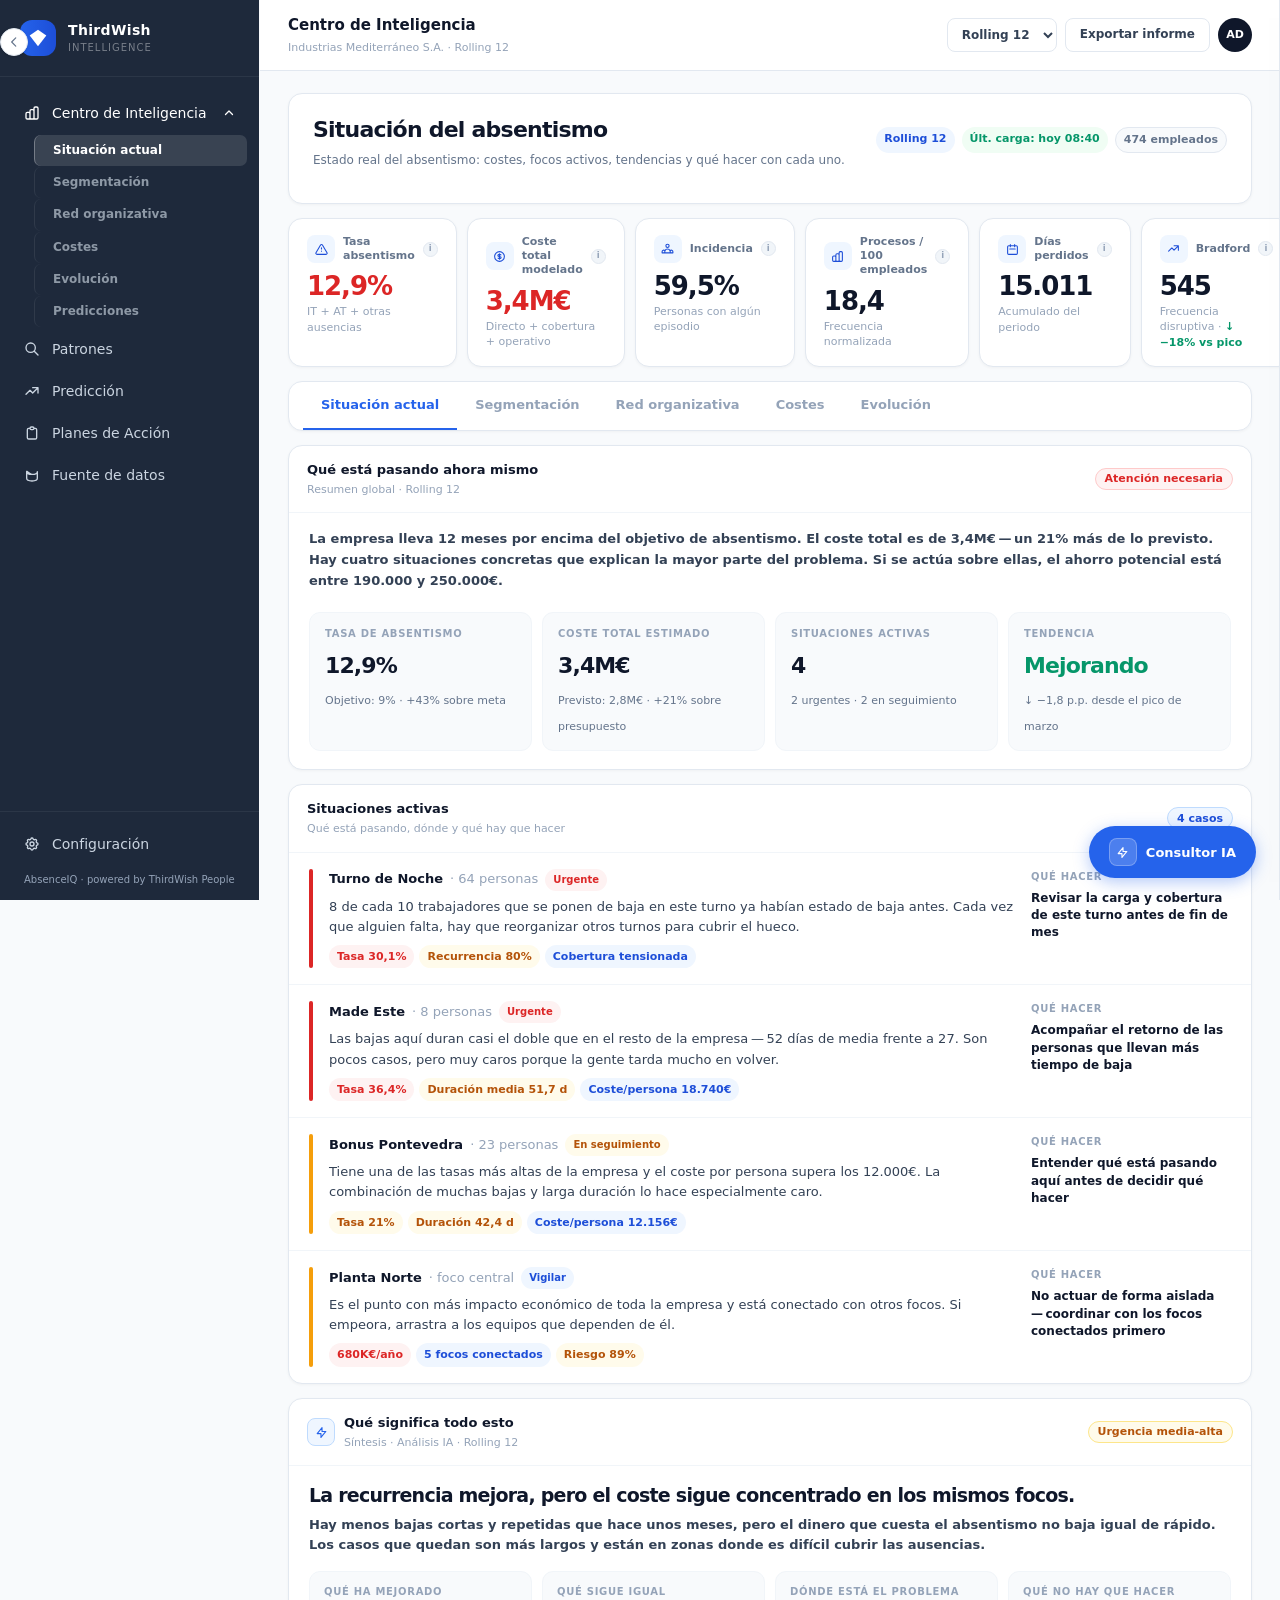
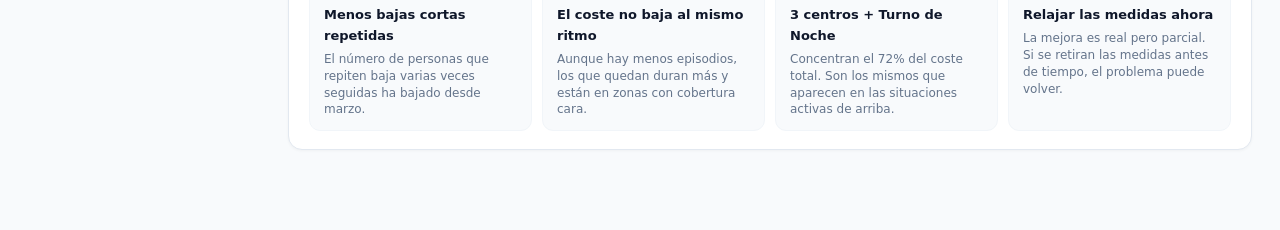
==== commit 44412b14: "refactor(ci): remove Predicciones tab — covered by standalone prediccion.html Co-Authored-By: Claude" ====
--- a/pages/centro-inteligencia.html
+++ b/pages/centro-inteligencia.html
@@ -207,6 +207,18 @@
     .evo-box small{display:block;font-size:10px;font-weight:700;color:#94a3b8;text-transform:uppercase;letter-spacing:.07em;margin-bottom:7px;}
     .evo-box b{display:block;font-size:22px;font-weight:800;letter-spacing:-.04em;color:#0f172a;margin-bottom:3px;}
     .evo-box span{font-size:11px;color:#64748b;font-weight:500;}
+    .evo-metric-btn{padding:6px 12px;font-size:12px;font-weight:600;border-radius:7px;border:none;cursor:pointer;background:transparent;color:#64748b;transition:all .15s;font-family:inherit;}
+    .evo-metric-btn.active{background:#fff;color:#0f172a;box-shadow:0 1px 3px rgba(0,0,0,.08);}
+    .evo-metric-btn:hover:not(.active){color:#334155;}
+    .evo-box[data-metric]{cursor:pointer;transition:border-left-color .2s,border-left-width .15s;}
+    .evo-box[data-metric]:hover{background:#f8fafc;}
+    .evo-tl-badge{display:inline-flex;align-items:center;height:17px;padding:0 7px;background:#f1f5f9;border:1px solid #e2e8f0;border-radius:999px;font-size:9px;font-weight:700;color:#475569;margin-top:5px;letter-spacing:.01em;}
+    .evo-tl-item.tl-current .evo-tl-badge{background:#dcfce7;border-color:#bbf7d0;color:#059669;}
+    .evo-key-btn{display:inline-flex;align-items:center;gap:5px;padding:5px 10px;border:1px solid #e2e8f0;border-radius:8px;font-size:11px;font-weight:600;color:#475569;background:#fff;cursor:pointer;font-family:inherit;transition:all .15s;flex-shrink:0;}
+    .evo-key-btn:hover{background:#f8fafc;border-color:#cbd5e1;}
+    .evo-key-btn.active{background:#eff6ff;border-color:#bfdbfe;color:#1d4ed8;}
+    #evo-meses-popup{position:fixed;z-index:300;background:#fff;border:1px solid #e2e8f0;border-radius:12px;padding:14px;width:290px;box-shadow:0 4px 20px rgba(0,0,0,.1);display:none;flex-direction:column;gap:8px;}
+    #evo-meses-popup.open{display:flex;}
     .evo-layout{display:grid;grid-template-columns:1fr 280px;gap:14px;}
     .chart-card{background:#fff;border:1px solid #e2e8f0;border-radius:12px;overflow:hidden;}
     .chart-title{display:flex;justify-content:space-between;gap:12px;padding:14px 16px;border-bottom:1px solid #f1f5f9;}
@@ -227,13 +239,19 @@
     .evo-consult{background:#fff;border:1px solid #e2e8f0;border-radius:12px;padding:16px;}
     .evo-consult h3{font-size:17px;font-weight:800;letter-spacing:-.04em;color:#0f172a;margin:8px 0 8px;}
     .evo-consult p{font-size:13px;font-weight:600;color:#334155;line-height:1.5;margin:0 0 14px;}
-    .flow-grid{display:grid;grid-template-columns:1fr 1fr;gap:8px;}
-    .flow-item{background:#f8fafc;border:1px solid #f1f5f9;border-radius:11px;padding:11px;}
-    .flow-item.decision{background:#f0fdf4;border-color:#bbf7d0;}
-    .flow-item small{display:block;font-size:10px;font-weight:700;color:#94a3b8;text-transform:uppercase;letter-spacing:.07em;margin-bottom:5px;}
-    .flow-item.decision small{color:#059669;}
-    .flow-item b{display:block;font-size:12px;font-weight:700;color:#0f172a;margin-bottom:3px;}
-    .flow-item span{display:block;font-size:11px;color:#64748b;font-weight:500;line-height:1.4;}
+    .evo-timeline{display:flex;flex-direction:column;position:relative;}
+    .evo-timeline::before{content:"";position:absolute;left:7px;top:10px;bottom:10px;width:2px;background:#e2e8f0;border-radius:1px;}
+    .evo-tl-item{display:flex;gap:14px;padding-bottom:16px;position:relative;}
+    .evo-tl-item:last-child{padding-bottom:0;}
+    .evo-tl-dot{width:16px;height:16px;border-radius:50%;border:2px solid #e2e8f0;background:#fff;flex-shrink:0;margin-top:2px;position:relative;z-index:1;}
+    .evo-tl-body{flex:1;}
+    .evo-tl-period{font-size:10px;font-weight:700;color:#94a3b8;text-transform:uppercase;letter-spacing:.06em;margin-bottom:3px;}
+    .evo-tl-title{font-size:13px;font-weight:700;color:#0f172a;margin-bottom:3px;}
+    .evo-tl-desc{font-size:11px;color:#64748b;font-weight:500;line-height:1.45;}
+    .evo-tl-item.tl-current .evo-tl-dot{background:#059669;border-color:#059669;}
+    .evo-tl-item.tl-current .evo-tl-body{background:#f0fdf4;border:1px solid #bbf7d0;border-radius:10px;padding:10px 12px;}
+    .evo-tl-item.tl-current .evo-tl-period{color:#059669;}
+    .evo-tl-item.tl-current .evo-tl-title{color:#065f46;}
 
     /* PREDICCIONES */
     .forecast-grid{display:grid;grid-template-columns:repeat(3,1fr);gap:10px;}
@@ -428,7 +446,6 @@
         <button class="tab-btn" data-tab="red" onclick="switchTab('red')">Red organizativa</button>
         <button class="tab-btn" data-tab="costes" onclick="switchTab('costes')">Costes</button>
         <button class="tab-btn" data-tab="evolucion" onclick="switchTab('evolucion')">Evoluci&#243;n</button>
-        <button class="tab-btn" data-tab="predicciones" onclick="switchTab('predicciones')">Predicciones</button>
       </div>
 
       <!-- AVISO PERIODO FIJO -->
@@ -881,62 +898,63 @@
                 <div>
                   <div style="font-size:10px;font-weight:700;color:#94a3b8;text-transform:uppercase;letter-spacing:.06em;margin-bottom:8px;">Evoluci&#243;n mensual</div>
                   <div id="cost-stacked-chart" style="line-height:0;"></div>
-                  <div style="margin-top:14px;">
-                    <div style="font-size:10px;font-weight:700;color:#94a3b8;text-transform:uppercase;letter-spacing:.06em;margin-bottom:8px;">Detalle por capa</div>
-                    <div class="table-wrap" style="border:0;border-radius:0;margin:0;">
-                      <table style="font-size:11px;">
-                        <thead>
-                          <tr>
-                            <th style="width:90px;">Capa</th>
-                            <th style="text-align:right;">Importe</th>
-                            <th style="text-align:center;">% Total</th>
-                            <th>Driver</th>
-                            <th>Dato necesario</th>
-                            <th style="color:#2563eb;">Palanca</th>
-                            <th style="color:#2563eb;">Plan conectado</th>
-                          </tr>
-                        </thead>
-                        <tbody>
-                          <tr>
-                            <td><span style="display:inline-flex;align-items:center;gap:5px;"><span style="width:7px;height:7px;border-radius:50%;background:#2563eb;flex-shrink:0;display:inline-block;"></span><b>Directo laboral</b></span></td>
-                            <td style="text-align:right;font-weight:700;">1.278.739&#8364;</td>
-                            <td style="text-align:center;"><span class="tbl-pill blue">37,2%</span></td>
-                            <td style="color:#475569;">D&#237;as perdidos y duraci&#243;n</td>
-                            <td style="color:#475569;">N&#243;mina + convenio</td>
-                            <td style="color:#2563eb;font-weight:600;">Reducir duraci&#243;n en centros caros</td>
-                            <td style="color:#475569;">Retorno seguro</td>
-                          </tr>
-                          <tr>
-                            <td><span style="display:inline-flex;align-items:center;gap:5px;"><span style="width:7px;height:7px;border-radius:50%;background:#8b5cf6;flex-shrink:0;display:inline-block;"></span><b>Cobertura</b></span></td>
-                            <td style="text-align:right;font-weight:700;">1.653.587&#8364;</td>
-                            <td style="text-align:center;"><span class="tbl-pill purple">48,1%</span></td>
-                            <td style="color:#475569;">Turnos y sustituciones</td>
-                            <td style="color:#475569;">Turnos + refuerzos</td>
-                            <td style="color:#2563eb;font-weight:600;">Estabilizaci&#243;n preventiva</td>
-                            <td style="color:#475569;">Plan turnos cr&#237;ticos</td>
-                          </tr>
-                          <tr>
-                            <td><span style="display:inline-flex;align-items:center;gap:5px;"><span style="width:7px;height:7px;border-radius:50%;background:#10b981;flex-shrink:0;display:inline-block;"></span><b>Operativo</b></span></td>
-                            <td style="text-align:right;font-weight:700;">285.953&#8364;</td>
-                            <td style="text-align:center;"><span class="tbl-pill green">8,3%</span></td>
-                            <td style="color:#475569;">Capacidad operativa</td>
-                            <td style="color:#475569;">Producci&#243;n / servicio</td>
-                            <td style="color:#2563eb;font-weight:600;">Priorizar ventanas cr&#237;ticas</td>
-                            <td style="color:#475569;">Plan cobertura campa&#241;a</td>
-                          </tr>
-                          <tr>
-                            <td><span style="display:inline-flex;align-items:center;gap:5px;"><span style="width:7px;height:7px;border-radius:50%;background:#f59e0b;flex-shrink:0;display:inline-block;"></span><b>Fricci&#243;n</b></span></td>
-                            <td style="text-align:right;font-weight:700;">218.730&#8364;</td>
-                            <td style="text-align:center;"><span class="tbl-pill amber">6,4%</span></td>
-                            <td style="color:#475569;">Reorganizaci&#243;n interna</td>
-                            <td style="color:#475569;">Reglas modeladas</td>
-                            <td style="color:#2563eb;font-weight:600;">Automatizar seguimiento</td>
-                            <td style="color:#475569;">Plan gesti&#243;n reincorporaci&#243;n</td>
-                          </tr>
-                        </tbody>
-                      </table>
-                    </div>
-                  </div>
+                </div>
+              </div>
+              <!-- tabla ancho completo debajo del grid -->
+              <div style="margin-top:16px;border-top:1px solid #f1f5f9;padding-top:14px;">
+                <div style="font-size:10px;font-weight:700;color:#94a3b8;text-transform:uppercase;letter-spacing:.06em;margin-bottom:8px;">Detalle por capa</div>
+                <div class="table-wrap" style="border:0;border-radius:0;margin:0;">
+                  <table style="font-size:11px;">
+                    <thead>
+                      <tr>
+                        <th style="width:110px;">Capa <i class="kpi-info" data-tip="Categor&#237;a econ&#243;mica del coste. Cada capa agrupa un tipo de impacto diferente del absentismo sobre la organizaci&#243;n.">i</i></th>
+                        <th style="text-align:right;">Importe <i class="kpi-info" data-tip="Coste total estimado de esta capa en el periodo analizado (rolling 12 meses).">i</i></th>
+                        <th style="text-align:center;">% Total <i class="kpi-info" data-tip="Peso relativo de esta capa sobre el coste integral modelado (3.437.009&#8364;).">i</i></th>
+                        <th>Driver <i class="kpi-info" data-tip="Variable principal que genera este coste. Actuar sobre el driver es la v&#237;a m&#225;s directa de reducci&#243;n.">i</i></th>
+                        <th>Dato necesario <i class="kpi-info" data-tip="Fuente de datos requerida para calcular o refinar este coste. Su disponibilidad determina la precisi&#243;n del modelo.">i</i></th>
+                        <th>Palanca <i class="kpi-info" data-tip="Intervenci&#243;n operativa recomendada para reducir este coste. Refleja la acci&#243;n con mayor impacto sobre el driver.">i</i></th>
+                        <th>Plan conectado <i class="kpi-info" data-tip="Plan de acci&#243;n ya definido en la plataforma que aborda directamente esta capa de coste.">i</i></th>
+                      </tr>
+                    </thead>
+                    <tbody>
+                      <tr>
+                        <td><span style="display:inline-flex;align-items:center;gap:5px;"><span style="width:7px;height:7px;border-radius:50%;background:#2563eb;flex-shrink:0;display:inline-block;"></span><b>Directo laboral</b></span></td>
+                        <td style="text-align:right;font-weight:700;">1.278.739&#8364;</td>
+                        <td style="text-align:center;"><span class="tbl-pill blue">37,2%</span></td>
+                        <td style="color:#475569;">D&#237;as perdidos y duraci&#243;n</td>
+                        <td style="color:#475569;">N&#243;mina + convenio</td>
+                        <td style="color:#475569;">Reducir duraci&#243;n en centros caros</td>
+                        <td style="color:#475569;">Retorno seguro</td>
+                      </tr>
+                      <tr>
+                        <td><span style="display:inline-flex;align-items:center;gap:5px;"><span style="width:7px;height:7px;border-radius:50%;background:#8b5cf6;flex-shrink:0;display:inline-block;"></span><b>Cobertura</b></span></td>
+                        <td style="text-align:right;font-weight:700;">1.653.587&#8364;</td>
+                        <td style="text-align:center;"><span class="tbl-pill purple">48,1%</span></td>
+                        <td style="color:#475569;">Turnos y sustituciones</td>
+                        <td style="color:#475569;">Turnos + refuerzos</td>
+                        <td style="color:#475569;">Estabilizaci&#243;n preventiva</td>
+                        <td style="color:#475569;">Plan turnos cr&#237;ticos</td>
+                      </tr>
+                      <tr>
+                        <td><span style="display:inline-flex;align-items:center;gap:5px;"><span style="width:7px;height:7px;border-radius:50%;background:#10b981;flex-shrink:0;display:inline-block;"></span><b>Operativo</b></span></td>
+                        <td style="text-align:right;font-weight:700;">285.953&#8364;</td>
+                        <td style="text-align:center;"><span class="tbl-pill green">8,3%</span></td>
+                        <td style="color:#475569;">Capacidad operativa</td>
+                        <td style="color:#475569;">Producci&#243;n / servicio</td>
+                        <td style="color:#475569;">Priorizar ventanas cr&#237;ticas</td>
+                        <td style="color:#475569;">Plan cobertura campa&#241;a</td>
+                      </tr>
+                      <tr>
+                        <td><span style="display:inline-flex;align-items:center;gap:5px;"><span style="width:7px;height:7px;border-radius:50%;background:#f59e0b;flex-shrink:0;display:inline-block;"></span><b>Fricci&#243;n</b></span></td>
+                        <td style="text-align:right;font-weight:700;">218.730&#8364;</td>
+                        <td style="text-align:center;"><span class="tbl-pill amber">6,4%</span></td>
+                        <td style="color:#475569;">Reorganizaci&#243;n interna</td>
+                        <td style="color:#475569;">Reglas modeladas</td>
+                        <td style="color:#475569;">Automatizar seguimiento</td>
+                        <td style="color:#475569;">Plan gesti&#243;n reincorporaci&#243;n</td>
+                      </tr>
+                    </tbody>
+                  </table>
                 </div>
               </div>
             </div>
@@ -1091,122 +1109,77 @@
       <div id="evolucion" class="tab-panel">
 
         <div class="evo-mini">
-          <div class="evo-box"><small>Tasa actual</small><b id="evo-rate">12,9%</b><span>-1,8 p.p. desde el pico anual</span></div>
-          <div class="evo-box"><small>Incidencia</small><b id="evo-inc">59,5%</b><span>Personas con episodio en el periodo</span></div>
-          <div class="evo-box"><small>Procesos / 100 empleados</small><b id="evo-proc">18,4</b><span>Frecuencia normalizada</span></div>
-          <div class="evo-box"><small>Duraci&#243;n media</small><b>26,8 d</b><span>Principal driver de coste</span></div>
-        </div>
-
-        <div class="evo-layout">
-          <!-- GRÁFICO -->
-          <div>
-            <div class="chart-card">
-              <div class="chart-title">
-                <b>Evoluci&#243;n combinada &middot; tasa, coste e incidencia normalizada</b>
-                <span>Pasa por encima de cualquier punto para ver la cifra</span>
-              </div>
-              <div class="chart-wrap">
-                <svg viewBox="0 0 700 210" width="100%" height="100%" style="display:block;">
-                  <!-- grid lines -->
-                  <line x1="50" y1="20" x2="50" y2="185" stroke="#94a3b8" stroke-width="1.2"/>
-                  <line x1="50" y1="185" x2="690" y2="185" stroke="#94a3b8" stroke-width="1.2"/>
-                  <!-- h-gridlines -->
-                  <line x1="50" y1="185" x2="690" y2="185" stroke="#f1f5f9" stroke-width="1"/>
-                  <line x1="50" y1="150" x2="690" y2="150" stroke="#f1f5f9" stroke-width="1"/>
-                  <line x1="50" y1="115" x2="690" y2="115" stroke="#f1f5f9" stroke-width="1"/>
-                  <line x1="50" y1="80" x2="690" y2="80" stroke="#f1f5f9" stroke-width="1"/>
-                  <line x1="50" y1="45" x2="690" y2="45" stroke="#f1f5f9" stroke-width="1"/>
-                  <!-- y axis labels -->
-                  <text x="44" y="189" text-anchor="end" font-size="9" fill="#94a3b8">0</text>
-                  <text x="44" y="154" text-anchor="end" font-size="9" fill="#94a3b8">5</text>
-                  <text x="44" y="119" text-anchor="end" font-size="9" fill="#94a3b8">10</text>
-                  <text x="44" y="84" text-anchor="end" font-size="9" fill="#94a3b8">15</text>
-                  <text x="44" y="49" text-anchor="end" font-size="9" fill="#94a3b8">20</text>
-                  <!-- x axis labels -->
-                  <text x="54" y="198" font-size="9" fill="#94a3b8">Ene</text>
-                  <text x="106" y="198" font-size="9" fill="#94a3b8">Feb</text>
-                  <text x="158" y="198" font-size="9" fill="#94a3b8">Mar</text>
-                  <text x="210" y="198" font-size="9" fill="#94a3b8">Abr</text>
-                  <text x="262" y="198" font-size="9" fill="#94a3b8">May</text>
-                  <text x="314" y="198" font-size="9" fill="#94a3b8">Jun</text>
-                  <text x="366" y="198" font-size="9" fill="#94a3b8">Jul</text>
-                  <text x="418" y="198" font-size="9" fill="#94a3b8">Ago</text>
-                  <text x="470" y="198" font-size="9" fill="#94a3b8">Sep</text>
-                  <text x="522" y="198" font-size="9" fill="#94a3b8">Oct</text>
-                  <text x="574" y="198" font-size="9" fill="#94a3b8">Nov</text>
-                  <text x="626" y="198" font-size="9" fill="#94a3b8">Dic</text>
-                  <!-- Tasa line (blue) -->
-                  <polyline fill="none" stroke="#2563eb" stroke-width="2.5" stroke-linejoin="round" points="58,101 110,97 162,82 214,90 266,93 318,94 370,89 422,92 474,94 526,98 578,101 630,95"/>
-                  <!-- Coste line (red) -->
-                  <polyline fill="none" stroke="#dc2626" stroke-width="2.5" stroke-linejoin="round" points="58,78 110,70 162,59 214,63 266,55 318,47 370,32 422,42 474,52 526,55 578,63 630,47"/>
-                  <!-- Procesos line (green) -->
-                  <polyline fill="none" stroke="#059669" stroke-width="2.5" stroke-linejoin="round" points="58,69 110,64 162,34 214,50 266,57 318,62 370,59 422,63 474,66 526,70 578,75 630,59"/>
-                  <!-- dots -->
-                  <circle cx="58" cy="101" r="4" fill="#fff" stroke="#2563eb" stroke-width="2"/>
-                  <circle cx="630" cy="95" r="4" fill="#fff" stroke="#2563eb" stroke-width="2"/>
-                  <circle cx="370" cy="32" r="5" fill="#fff" stroke="#dc2626" stroke-width="2"/>
-                  <circle cx="162" cy="34" r="5" fill="#fff" stroke="#059669" stroke-width="2"/>
-                  <!-- peak labels -->
-                  <text x="370" y="26" text-anchor="middle" font-size="9.5" fill="#dc2626" font-weight="700">3,7M&#8364;</text>
-                  <text x="162" y="28" text-anchor="middle" font-size="9.5" fill="#059669" font-weight="700">21,9/100</text>
-                  <text x="636" y="91" font-size="9.5" fill="#2563eb" font-weight="700">12,9%</text>
-                </svg>
-              </div>
-              <div class="chart-legend">
-                <span><i class="chart-dot" style="background:#2563eb"></i>Tasa de absentismo</span>
-                <span><i class="chart-dot" style="background:#dc2626"></i>Coste mensual modelado</span>
-                <span><i class="chart-dot" style="background:#059669"></i>Procesos / 100 empleados</span>
-              </div>
-            </div>
-
-            <div class="table-wrap" style="margin-top:14px;">
-              <table>
-                <thead><tr><th>Mes</th><th>Tasa</th><th>Coste modelado</th><th>Procesos / 100</th><th>Lectura</th><th>Decisi&#243;n</th></tr></thead>
-                <tbody>
-                  <tr><td><b>Marzo</b></td><td>14,8%</td><td>3,1M&#8364;</td><td>21,9</td><td><span class="tbl-pill red">Pico de frecuencia</span></td><td>Analizar recurrencia corta y Bradford</td></tr>
-                  <tr><td><b>Julio</b></td><td>13,8%</td><td>3,7M&#8364;</td><td>18,4</td><td><span class="tbl-pill amber">Coste desacoplado</span></td><td>Revisar duraci&#243;n y cobertura</td></tr>
-                  <tr><td><b>Septiembre</b></td><td>13,1%</td><td>3,3M&#8364;</td><td>17,6</td><td><span class="tbl-pill blue">Estabilizaci&#243;n</span></td><td>Confirmar si baja coste por foco</td></tr>
-                  <tr><td><b>Diciembre</b></td><td>12,9%</td><td>3,4M&#8364;</td><td>18,4</td><td><span class="tbl-pill green">Mejora parcial</span></td><td>Consolidar medidas en turnos cr&#237;ticos</td></tr>
-                </tbody>
-              </table>
-            </div>
-          </div>
-
-          <!-- ANÁLISIS LATERAL -->
-          <div class="evo-side">
-            <div class="evo-consult">
-              <span class="i-tag">Trayectoria &middot; 12 meses</span>
-              <h3>Tres fases distintas: escalada, desacople y moderaci&#243;n parcial.</h3>
-              <p>El a&#241;o muestra un patr&#243;n claro: la frecuencia alcanz&#243; su pico en marzo, el coste lo alcanz&#243; en julio, y desde septiembre ambos mejoran a ritmos distintos.</p>
-              <div class="flow-grid">
-                <div class="flow-item">
-                  <small>Ene&#8211;Mar &middot; Fase 1</small>
-                  <b>Escalada de frecuencia</b>
-                  <span>Bradford y procesos/100 suben de forma sostenida hasta el pico de marzo.</span>
-                </div>
-                <div class="flow-item">
-                  <small>Abr&#8211;Jul &middot; Fase 2</small>
-                  <b>Coste sin reducci&#243;n</b>
-                  <span>La frecuencia baja, pero julio registra el m&#225;ximo de coste. La duraci&#243;n toma el relevo.</span>
-                </div>
-                <div class="flow-item">
-                  <small>Ago&#8211;Oct &middot; Fase 3</small>
-                  <b>Estabilizaci&#243;n visible</b>
-                  <span>Tasa e incidencia bajan. El coste cede, pero m&#225;s despacio que la frecuencia.</span>
-                </div>
-                <div class="flow-item decision">
-                  <small>Nov&#8211;Dic &middot; Ahora</small>
-                  <b>Mejora fr&#225;gil</b>
-                  <span>Buen momento para consolidar. El riesgo es relajar medidas antes de que el coste confirme.</span>
-                </div>
-              </div>
-            </div>
-            <div>
-              <div style="font-size:11px;font-weight:700;color:#94a3b8;text-transform:uppercase;letter-spacing:.07em;margin-bottom:8px;">Meses clave</div>
-              <div class="month-signal signal-red"><b>Marzo</b><span>Pico de procesos / 100 empleados. El problema fue frecuencia y repetici&#243;n.</span></div>
-              <div class="month-signal signal-amber"><b>Julio</b><span>M&#225;ximo coste modelado. El problema se desplaza a duraci&#243;n y cobertura.</span></div>
-              <div class="month-signal signal-blue"><b>Septiembre</b><span>Estabilizaci&#243;n. La tasa baja, pero todav&#237;a no se captura todo el ahorro.</span></div>
-              <div class="month-signal signal-green"><b>Nov&#8211;Dic</b><span>Mejora visible. Buen momento para consolidar medidas, no para retirarlas.</span></div>
+          <div class="evo-box" data-metric="tasa" onclick="activateEvoMetric('tasa')"><small>Tasa actual <i class="kpi-info" data-tip="% de d&#237;as no trabajados sobre d&#237;as disponibles. Baja cuando mejoran duraci&#243;n o incidencia, no s&#243;lo cuando hay menos bajas.">i</i></small><b id="evo-rate">12,9%</b><div style="margin:2px 0 3px;"><span class="tbl-pill green" style="font-size:9px;padding:2px 6px;font-weight:700;">&#8595; mejorando</span></div><span>-1,8 p.p. desde el pico anual</span></div>
+          <div class="evo-box" data-metric="incidencia" onclick="activateEvoMetric('incidencia')"><small>Incidencia <i class="kpi-info" data-tip="Proporci&#243;n de personas con al menos un episodio en el periodo. Alta incidencia indica problema de frecuencia, no de duraci&#243;n.">i</i></small><b id="evo-inc">59,5%</b><div style="margin:2px 0 3px;"><span class="tbl-pill blue" style="font-size:9px;padding:2px 6px;font-weight:700;">&#8594; estable</span></div><span>Personas con episodio en el periodo</span></div>
+          <div class="evo-box" data-metric="procesos" onclick="activateEvoMetric('procesos')"><small>Procesos / 100 <i class="kpi-info" data-tip="Episodios de ausencia por cada 100 empleados. Normaliza el volumen por plantilla y permite comparar periodos y focos de distinto tama&#241;o.">i</i></small><b id="evo-proc">18,4</b><div style="margin:2px 0 3px;"><span class="tbl-pill green" style="font-size:9px;padding:2px 6px;font-weight:700;">&#8595; mejorando</span></div><span>Frecuencia normalizada</span></div>
+          <div class="evo-box" data-metric="duracion" onclick="activateEvoMetric('duracion')"><small>Duraci&#243;n media <i class="kpi-info" data-tip="D&#237;as medios por episodio. Driver principal del coste de cobertura: a m&#225;s duraci&#243;n, m&#225;s sustituciones y coste operativo acumulado.">i</i></small><b>26,8 d</b><div style="margin:2px 0 3px;"><span class="tbl-pill amber" style="font-size:9px;padding:2px 6px;font-weight:700;">&#8594; monitorizar</span></div><span>Principal driver de coste</span></div>
+        </div>
+
+        <div class="i-card">
+          <div class="i-card-head">
+            <div><h3>Evoluci&#243;n temporal</h3><p>Tendencia mensual de las principales m&#233;tricas &middot; 2025</p></div>
+            <button class="evo-key-btn" id="evo-meses-btn" onclick="toggleMesesClave(this)">
+              <svg width="12" height="12" viewBox="0 0 12 12" fill="none" stroke="currentColor" stroke-width="1.3"><rect x="1" y="2.5" width="10" height="8.5" rx="1.5"/><line x1="4" y1="1" x2="4" y2="4"/><line x1="8" y1="1" x2="8" y2="4"/><line x1="3" y1="6.5" x2="9" y2="6.5"/><line x1="3" y1="8.5" x2="7" y2="8.5"/></svg>
+              Meses clave
+            </button>
+          </div>
+          <div class="i-card-body">
+            <div style="display:flex;align-items:center;gap:4px;margin-bottom:10px;padding:4px;background:#f1f5f9;border-radius:10px;width:fit-content;">
+              <button class="evo-metric-btn active" data-metric="tasa" onclick="activateEvoMetric('tasa')">Tasa</button>
+              <button class="evo-metric-btn" data-metric="coste" onclick="activateEvoMetric('coste')">Coste</button>
+              <button class="evo-metric-btn" data-metric="incidencia" onclick="activateEvoMetric('incidencia')">Incidencia</button>
+              <button class="evo-metric-btn" data-metric="procesos" onclick="activateEvoMetric('procesos')">Proc/100</button>
+              <button class="evo-metric-btn" data-metric="duracion" onclick="activateEvoMetric('duracion')">Duraci&#243;n</button>
+              <button class="evo-metric-btn" data-metric="bradford" onclick="activateEvoMetric('bradford')">Bradford</button>
+            </div>
+            <div id="evo-metric-label" style="display:flex;align-items:center;gap:6px;margin-bottom:8px;">
+              <span id="evo-metric-dot" style="width:8px;height:8px;border-radius:50%;background:#2563eb;display:inline-block;flex-shrink:0;"></span>
+              <span id="evo-metric-name" style="font-size:12px;font-weight:700;color:#2563eb;">Tasa de absentismo</span>
+              <span id="evo-metric-val" style="font-size:11px;font-weight:500;color:#64748b;">&middot; actual 12,9%</span>
+            </div>
+            <div id="evo-chart-container" style="line-height:0;"></div>
+          </div>
+        </div>
+
+        <div class="evo-consult">
+          <span class="i-tag">Trayectoria &middot; 2025</span>
+          <h3>Tres fases &middot; 2025</h3>
+          <div class="evo-timeline">
+            <div class="evo-tl-item">
+              <div class="evo-tl-dot" style="border-color:#ef4444;background:#fef2f2;"></div>
+              <div class="evo-tl-body">
+                <div class="evo-tl-period">Ene&#8211;Mar &middot; Fase 1</div>
+                <div class="evo-tl-title">Escalada de frecuencia</div>
+                <div class="evo-tl-desc">Bradford y procesos/100 suben de forma sostenida hasta el pico de marzo.</div>
+                <div class="evo-tl-badge">Pico 21,9/100 &middot; Mar</div>
+              </div>
+            </div>
+            <div class="evo-tl-item">
+              <div class="evo-tl-dot" style="border-color:#f59e0b;background:#fffbeb;"></div>
+              <div class="evo-tl-body">
+                <div class="evo-tl-period">Abr&#8211;Jul &middot; Fase 2</div>
+                <div class="evo-tl-title">Coste sin reducci&#243;n</div>
+                <div class="evo-tl-desc">La frecuencia baja, pero julio registra el m&#225;ximo de coste. La duraci&#243;n toma el relevo.</div>
+                <div class="evo-tl-badge">3,7M&#8364; m&#225;ximo &middot; Jul</div>
+              </div>
+            </div>
+            <div class="evo-tl-item">
+              <div class="evo-tl-dot" style="border-color:#3b82f6;background:#eff6ff;"></div>
+              <div class="evo-tl-body">
+                <div class="evo-tl-period">Ago&#8211;Oct &middot; Fase 3</div>
+                <div class="evo-tl-title">Estabilizaci&#243;n visible</div>
+                <div class="evo-tl-desc">Tasa e incidencia bajan. El coste cede, pero m&#225;s despacio que la frecuencia.</div>
+                <div class="evo-tl-badge">Tasa &#8722;2,8 p.p. desde pico</div>
+              </div>
+            </div>
+            <div class="evo-tl-item tl-current">
+              <div class="evo-tl-dot"></div>
+              <div class="evo-tl-body">
+                <div class="evo-tl-period">Nov&#8211;Dic &middot; Ahora</div>
+                <div class="evo-tl-title">Mejora fr&#225;gil</div>
+                <div class="evo-tl-desc">Buen momento para consolidar. El riesgo es relajar medidas antes de que el coste confirme.</div>
+                <div class="evo-tl-badge">12,9% &middot; Dic 25</div>
+              </div>
             </div>
           </div>
         </div>
@@ -1214,55 +1187,6 @@
       </div><!-- /tab evolucion -->
 
       <!-- ═══════════════════════════════ TAB: PREDICCIONES ═══════════════════════════════ -->
-      <div id="predicciones" class="tab-panel">
-
-        <div class="forecast-grid">
-          <div class="forecast-card">
-            <small>Riesgo 30 d&#237;as</small>
-            <b>Turno Noche &middot; recurrencia corta</b>
-            <p>Probabilidad alta de nuevo pico de bajas cortas si no se estabiliza cobertura este mes.</p>
-            <span class="tbl-pill red">Alto &middot; 72%</span>
-          </div>
-          <div class="forecast-card">
-            <small>Riesgo 60 d&#237;as</small>
-            <b>Made Este &middot; duraci&#243;n media</b>
-            <p>Procesos largos con coste elevado y baja sustituibilidad en equipo cr&#237;tico.</p>
-            <span class="tbl-pill amber">Medio-alto &middot; 64%</span>
-          </div>
-          <div class="forecast-card">
-            <small>Riesgo campa&#241;a</small>
-            <b>Cierre de producci&#243;n</b>
-            <p>El impacto econ&#243;mico esperado aumenta por criticidad de ventana productiva comprometida.</p>
-            <span class="tbl-pill purple">Cr&#237;tico &middot; 58%</span>
-          </div>
-        </div>
-
-        <div class="table-wrap">
-          <table>
-            <thead>
-              <tr><th>Predicci&#243;n</th><th>Probabilidad</th><th>Impacto estimado</th><th>Foco</th><th>Evidencia</th><th>Plan sugerido</th></tr>
-            </thead>
-            <tbody>
-              <tr><td><b>Pico de recurrencia corta</b></td><td>72%</td><td>48K&#8364;</td><td>Turno Noche</td><td>Bradford + reincidencia</td><td>Estabilizaci&#243;n turnos</td></tr>
-              <tr><td><b>Duraci&#243;n superior a objetivo</b></td><td>64%</td><td>91K&#8364;</td><td>Made Este</td><td>IT larga + coste/empleado</td><td>Retorno seguro</td></tr>
-              <tr><td><b>Tensi&#243;n en l&#237;nea cr&#237;tica</b></td><td>58%</td><td>36K&#8364;</td><td>L&#237;nea 3</td><td>Criticidad + cobertura</td><td>Cobertura preventiva</td></tr>
-              <tr><td><b>Reincorporaciones en riesgo</b></td><td>51%</td><td>22K&#8364;</td><td>Bonus Pontevedra</td><td>Alta tasa + duraci&#243;n</td><td>Retorno seguro</td></tr>
-            </tbody>
-          </table>
-        </div>
-
-        <div class="deep-grid">
-          <div class="deep-card">
-            <h3>C&#243;mo se calculan</h3>
-            <p>Cada predicci&#243;n combina el diagn&#243;stico actual (tasa, coste, Bradford, recurrencia) con la criticidad operativa del negocio y el rol del foco en la red organizativa.</p>
-          </div>
-          <div class="deep-card">
-            <h3>C&#243;mo usarlas</h3>
-            <p>Las predicciones no son certezas. Son la se&#241;al m&#225;s temprana disponible para decidir cu&#225;ndo actuar antes de que el problema se consolide y cueste m&#225;s.</p>
-          </div>
-        </div>
-
-      </div><!-- /tab predicciones -->
 
     </section>
   </div><!-- /main -->
@@ -1379,7 +1303,6 @@
         <button onclick="switchTab('costes');updateAI('costes')">Explicar costes</button>
         <button onclick="switchTab('segmentacion');updateAI('segmentacion')">D&#243;nde duele m&#225;s</button>
         <button onclick="switchTab('red');updateAI('red')">Ver red</button>
-        <button onclick="switchTab('predicciones');updateAI('predicciones')">Predicciones</button>
       </div>
       <div class="orch-input-row">
         <input class="orch-input" placeholder="Pregunta sobre el dato abierto&#8230;" id="ai-input"/>
@@ -1400,8 +1323,7 @@
       segmentacion: "Estoy en Segmentación. Esta es la foto actual de cómo está cada foco. Puedes abrir cualquier fila para ver detalle completo.",
       red: "Estoy en Red organizativa. La red muestra si el foco es origen, consecuencia, hub, propagador, puente o clúster.",
       costes: "Estoy en Costes. La mayor capa accionable es cobertura: 1,65M€, 48,1% del total. Recomiendo revisar turnos y sustituciones.",
-      evolucion: "Estoy en Evolución. La tasa mejora desde octubre, pero el coste no baja al mismo ritmo porque la duración sigue alta.",
-      predicciones: "Estoy en Predicciones. Los riesgos próximos conectan diagnóstico, criticidad y red organizativa."
+      evolucion: "Estoy en Evolución. La tasa mejora desde octubre, pero el coste no baja al mismo ritmo porque la duración sigue alta."
     };
 
     function switchTab(tabId) {
@@ -1954,9 +1876,146 @@
       document.querySelectorAll(".net-node").forEach(function(el){ el.classList.remove("active"); });
     }
 
+    /* ─── EVOLUCIÓN: gráfica interactiva ─── */
+    var EVO_DATASETS = {
+      tasa:      { label:'Tasa de absentismo',   color:'#2563eb', fmt:function(v){ return v.toFixed(1)+'%'; },          data:[13.5,14.2,14.8,13.9,13.7,13.5,13.8,13.2,13.1,13.3,13.6,12.9] },
+      coste:     { label:'Coste total',           color:'#dc2626', fmt:function(v){ return (v/1000).toFixed(1)+'M€'; }, data:[2800,2900,3100,3050,2950,3200,3700,3400,3300,3200,3200,3400] },
+      incidencia:{ label:'Incidencia',            color:'#8b5cf6', fmt:function(v){ return v.toFixed(1)+'%'; },          data:[54.0,57.0,62.0,59.0,58.0,57.0,60.0,56.0,55.0,57.0,58.0,59.5] },
+      procesos:  { label:'Procesos / 100 empleados', color:'#059669', fmt:function(v){ return v.toFixed(1)+'/100'; },    data:[18.1,19.4,21.9,19.8,19.1,18.8,18.4,17.9,17.6,17.8,18.1,18.4] },
+      duracion:  { label:'Duración media',  color:'#f59e0b', fmt:function(v){ return v.toFixed(1)+'d'; },           data:[25.1,25.8,26.8,26.2,25.9,26.1,27.3,26.8,26.1,26.0,26.3,26.8] },
+      bradford:  { label:'Índice Bradford', color:'#64748b', fmt:function(v){ return Math.round(v).toString(); },   data:[480,510,560,520,510,500,546,520,510,515,530,546] }
+    };
+
+    function buildEvoChart(metric) {
+      var container = document.getElementById('evo-chart-container');
+      if (!container) return;
+      var ds = EVO_DATASETS[metric] || EVO_DATASETS.tasa;
+      var months = ['Ene','Feb','Mar','Abr','May','Jun','Jul','Ago','Sep','Oct','Nov','Dic'];
+      var data = ds.data;
+      var color = ds.color;
+      var W = 700, H = 200, pL = 60, pR = 20, pT = 22, pB = 30;
+      var chartW = W - pL - pR;
+      var chartH = H - pT - pB;
+      var minVal = Math.min.apply(null, data);
+      var maxVal = Math.max.apply(null, data);
+      var span = maxVal - minVal || 1;
+      var yMin = minVal - span * 0.18;
+      var yMax = maxVal + span * 0.28;
+      function sx(i) { return pL + (i / (months.length - 1)) * chartW; }
+      function sy(v) { return pT + chartH - ((v - yMin) / (yMax - yMin)) * chartH; }
+      var yticks = [];
+      for (var ti = 0; ti <= 4; ti++) {
+        var tv = yMin + (yMax - yMin) * (ti / 4);
+        yticks.push({ v: tv, y: sy(tv) });
+      }
+      var gridLines = yticks.map(function(t) {
+        return '<line x1="'+pL+'" y1="'+t.y.toFixed(1)+'" x2="'+(W-pR)+'" y2="'+t.y.toFixed(1)+'" stroke="#e2e8f0" stroke-dasharray="3 3" fill="none"/>';
+      }).join('');
+      var yLabels = yticks.map(function(t) {
+        return '<text x="'+(pL-5)+'" y="'+t.y.toFixed(1)+'" text-anchor="end" font-size="10" fill="#94a3b8" dominant-baseline="middle">'+ds.fmt(t.v)+'</text>';
+      }).join('');
+      var xLabels = months.map(function(m, i) {
+        return '<text x="'+sx(i).toFixed(1)+'" y="'+(H-8)+'" text-anchor="middle" font-size="10" fill="#94a3b8">'+m+' 25</text>';
+      }).join('');
+      /* key month reference lines: Mar(2)=red, Jul(6)=amber, Sep(8)=blue */
+      var refLines = [
+        {idx:2, c:'#ef4444', label:'Mar'},
+        {idx:6, c:'#f59e0b', label:'Jul'},
+        {idx:8, c:'#3b82f6', label:'Sep'}
+      ].map(function(r) {
+        var x = sx(r.idx).toFixed(1);
+        var y1 = pT.toFixed(1);
+        var y2 = (pT + chartH).toFixed(1);
+        return '<line x1="'+x+'" y1="'+y1+'" x2="'+x+'" y2="'+y2+'" stroke="'+r.c+'" stroke-width="1.2" stroke-dasharray="4 3" opacity="0.4"/>';
+      }).join('');
+      var polyPts = data.map(function(v, i) { return sx(i).toFixed(1)+','+sy(v).toFixed(1); }).join(' ');
+      var areaD = 'M'+sx(0).toFixed(1)+','+sy(data[0]).toFixed(1);
+      for (var ai = 1; ai < data.length; ai++) { areaD += ' L'+sx(ai).toFixed(1)+','+sy(data[ai]).toFixed(1); }
+      areaD += ' L'+sx(data.length-1).toFixed(1)+','+(pT+chartH)+' L'+sx(0).toFixed(1)+','+(pT+chartH)+' Z';
+      var lastIdx = data.length - 1;
+      var maxIdx = 0;
+      for (var mi = 1; mi < data.length; mi++) { if (data[mi] > data[maxIdx]) maxIdx = mi; }
+      var dots = data.map(function(v, i) {
+        if (i === lastIdx) {
+          return '<circle cx="'+sx(i).toFixed(1)+'" cy="'+sy(v).toFixed(1)+'" r="5" fill="'+color+'" stroke="#fff" stroke-width="1.5"/>';
+        }
+        var r = (i === maxIdx) ? 4.5 : 3;
+        return '<circle cx="'+sx(i).toFixed(1)+'" cy="'+sy(v).toFixed(1)+'" r="'+r+'" fill="#fff" stroke="'+color+'" stroke-width="2"/>';
+      }).join('');
+      var actualLabel = '<text x="'+sx(lastIdx).toFixed(1)+'" y="'+(sy(data[lastIdx])-10).toFixed(1)+'" text-anchor="middle" font-size="9" font-weight="700" fill="'+color+'" letter-spacing="0.03em">actual</text>';
+      var gradId = 'evo-g-'+metric;
+      var svg = '<svg viewBox="0 0 '+W+' '+H+'" width="100%" style="display:block;">'
+        +'<defs><linearGradient id="'+gradId+'" x1="0" y1="0" x2="0" y2="1">'
+        +'<stop offset="0%" stop-color="'+color+'" stop-opacity="0.13"/>'
+        +'<stop offset="100%" stop-color="'+color+'" stop-opacity="0.01"/>'
+        +'</linearGradient></defs>'
+        +gridLines
+        +refLines
+        +'<line x1="'+pL+'" y1="'+pT+'" x2="'+pL+'" y2="'+(pT+chartH)+'" stroke="#e2e8f0" fill="none"/>'
+        +'<line x1="'+pL+'" y1="'+(pT+chartH)+'" x2="'+(W-pR)+'" y2="'+(pT+chartH)+'" stroke="#e2e8f0" fill="none"/>'
+        +'<path d="'+areaD+'" fill="url(#'+gradId+')" stroke="none"/>'
+        +'<polyline fill="none" stroke="'+color+'" stroke-width="2.5" stroke-linejoin="round" points="'+polyPts+'"/>'
+        +dots
+        +actualLabel
+        +yLabels
+        +xLabels
+        +'<text x="'+sx(maxIdx).toFixed(1)+'" y="'+(sy(data[maxIdx])-9).toFixed(1)+'" text-anchor="middle" font-size="10" font-weight="700" fill="'+color+'">'+ds.fmt(data[maxIdx])+'</text>'
+        +'</svg>';
+      container.innerHTML = svg;
+    }
+
+    function activateEvoMetric(metric) {
+      var ds = EVO_DATASETS[metric];
+      if (!ds) return;
+      var allBtns = document.querySelectorAll('.evo-metric-btn');
+      for (var bi = 0; bi < allBtns.length; bi++) {
+        allBtns[bi].classList.toggle('active', allBtns[bi].getAttribute('data-metric') === metric);
+      }
+      var allCards = document.querySelectorAll('.evo-box[data-metric]');
+      for (var ci = 0; ci < allCards.length; ci++) {
+        var isActive = allCards[ci].getAttribute('data-metric') === metric;
+        allCards[ci].style.borderLeftColor = isActive ? ds.color : '';
+        allCards[ci].style.borderLeftWidth = isActive ? '3px' : '';
+      }
+      var dotEl  = document.getElementById('evo-metric-dot');
+      var nameEl = document.getElementById('evo-metric-name');
+      var valEl  = document.getElementById('evo-metric-val');
+      if (dotEl)  dotEl.style.background = ds.color;
+      if (nameEl) { nameEl.textContent = ds.label; nameEl.style.color = ds.color; }
+      if (valEl)  valEl.textContent = '· actual ' + ds.fmt(ds.data[ds.data.length - 1]);
+      buildEvoChart(metric);
+    }
+
+    function toggleMesesClave(btn) {
+      var popup = document.getElementById('evo-meses-popup');
+      if (!popup) return;
+      var isOpen = popup.classList.contains('open');
+      if (isOpen) {
+        popup.classList.remove('open');
+        btn.classList.remove('active');
+        return;
+      }
+      var rect = btn.getBoundingClientRect();
+      popup.style.top = (rect.bottom + 6) + 'px';
+      popup.style.right = (window.innerWidth - rect.right) + 'px';
+      popup.classList.add('open');
+      btn.classList.add('active');
+    }
+
+    document.addEventListener('click', function(e) {
+      var popup = document.getElementById('evo-meses-popup');
+      var btn = document.getElementById('evo-meses-btn');
+      if (!popup || !popup.classList.contains('open')) return;
+      if (!popup.contains(e.target) && btn && !btn.contains(e.target)) {
+        popup.classList.remove('open');
+        if (btn) btn.classList.remove('active');
+      }
+    });
+
     /* ─── INIT ─── */
     renderSegment("centro");
     buildCostStackedChart();
+    activateEvoMetric('tasa');
 
     // Read tab from URL param
     (function(){
@@ -1966,5 +2025,13 @@
       } catch(e){}
     })();
   </script>
+  <!-- Meses clave popup — posicionado fixed, fuera de cualquier tab-panel -->
+  <div id="evo-meses-popup">
+    <div style="font-size:10px;font-weight:700;color:#94a3b8;text-transform:uppercase;letter-spacing:.07em;margin-bottom:4px;">Meses clave</div>
+    <div class="month-signal signal-red"><b>Marzo</b><span>Pico de procesos / 100 empleados. El problema fue frecuencia y repetici&#243;n.</span></div>
+    <div class="month-signal signal-amber"><b>Julio</b><span>M&#225;ximo coste modelado. El problema se desplaza a duraci&#243;n y cobertura.</span></div>
+    <div class="month-signal signal-blue"><b>Septiembre</b><span>Estabilizaci&#243;n. La tasa baja, pero todav&#237;a no se captura todo el ahorro.</span></div>
+    <div class="month-signal signal-green"><b>Nov&#8211;Dic</b><span>Mejora visible. Buen momento para consolidar medidas, no para retirarlas.</span></div>
+  </div>
 </body>
 </html>
